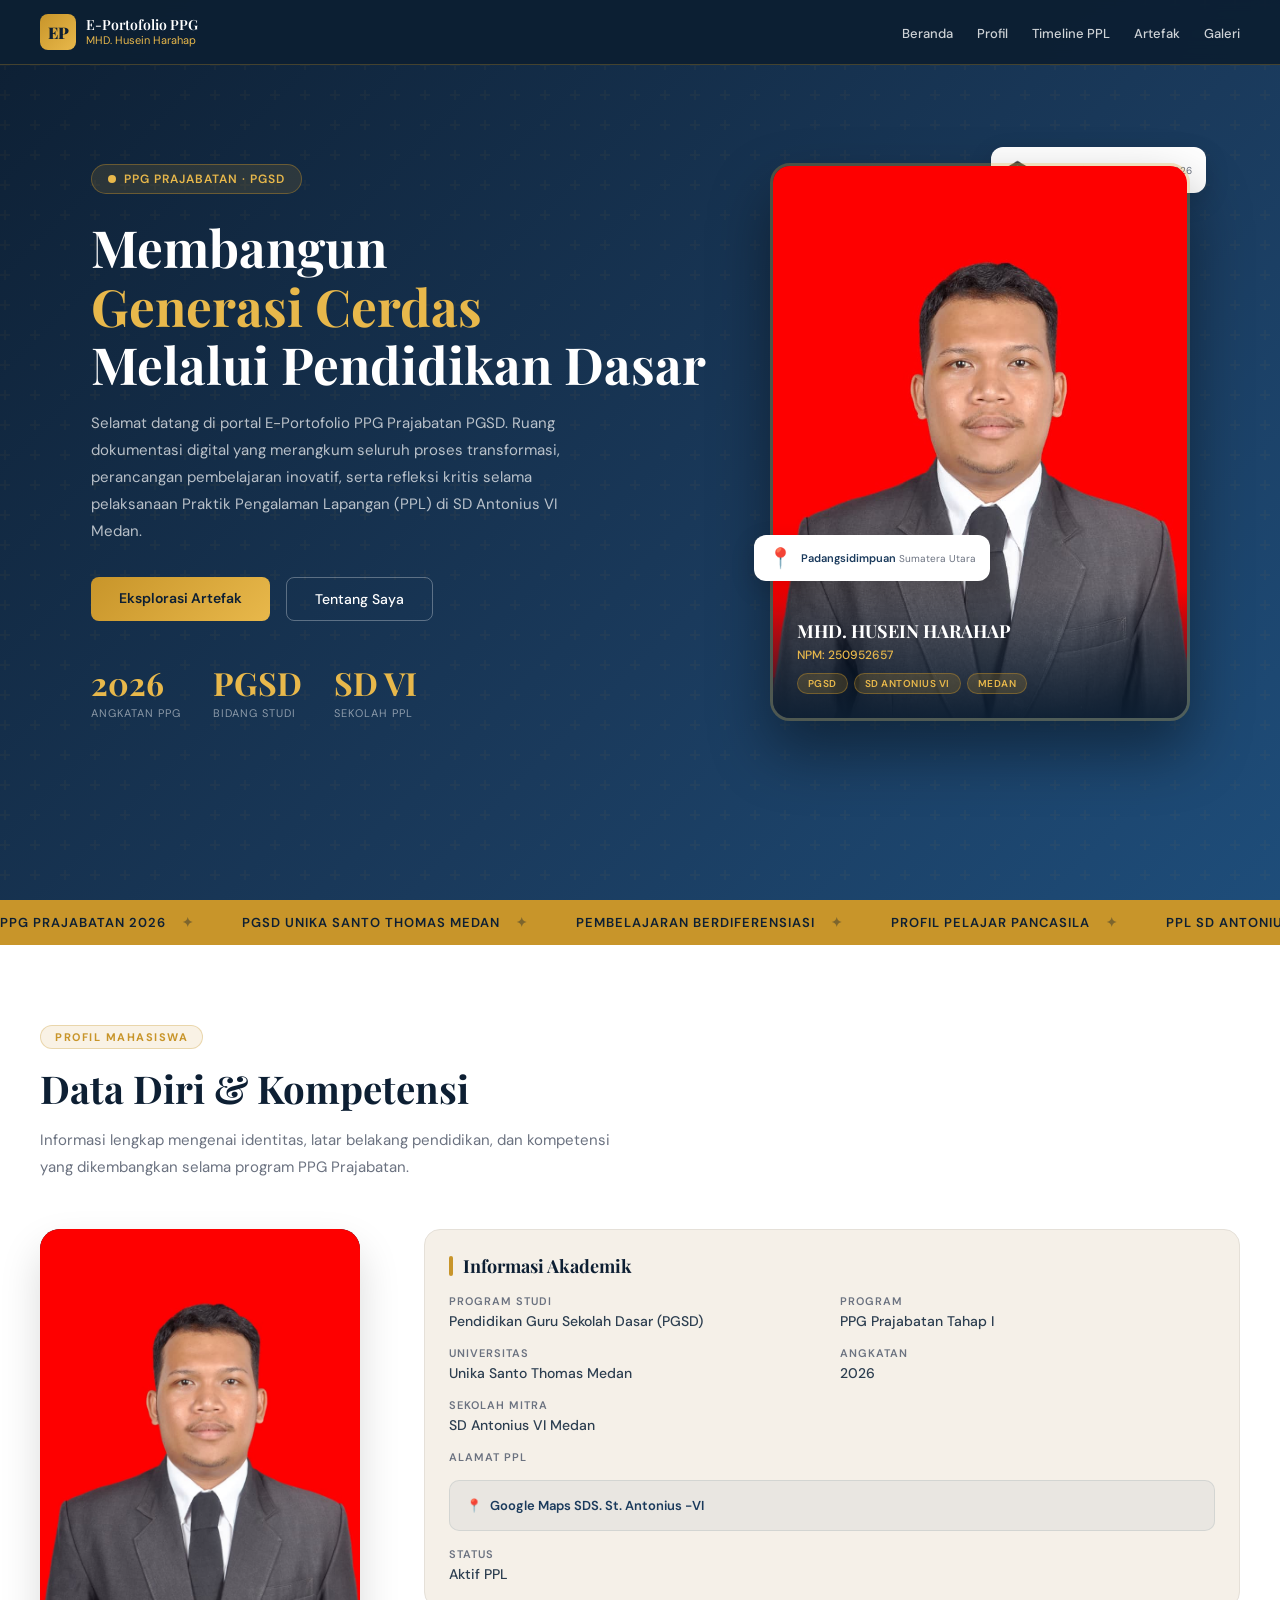
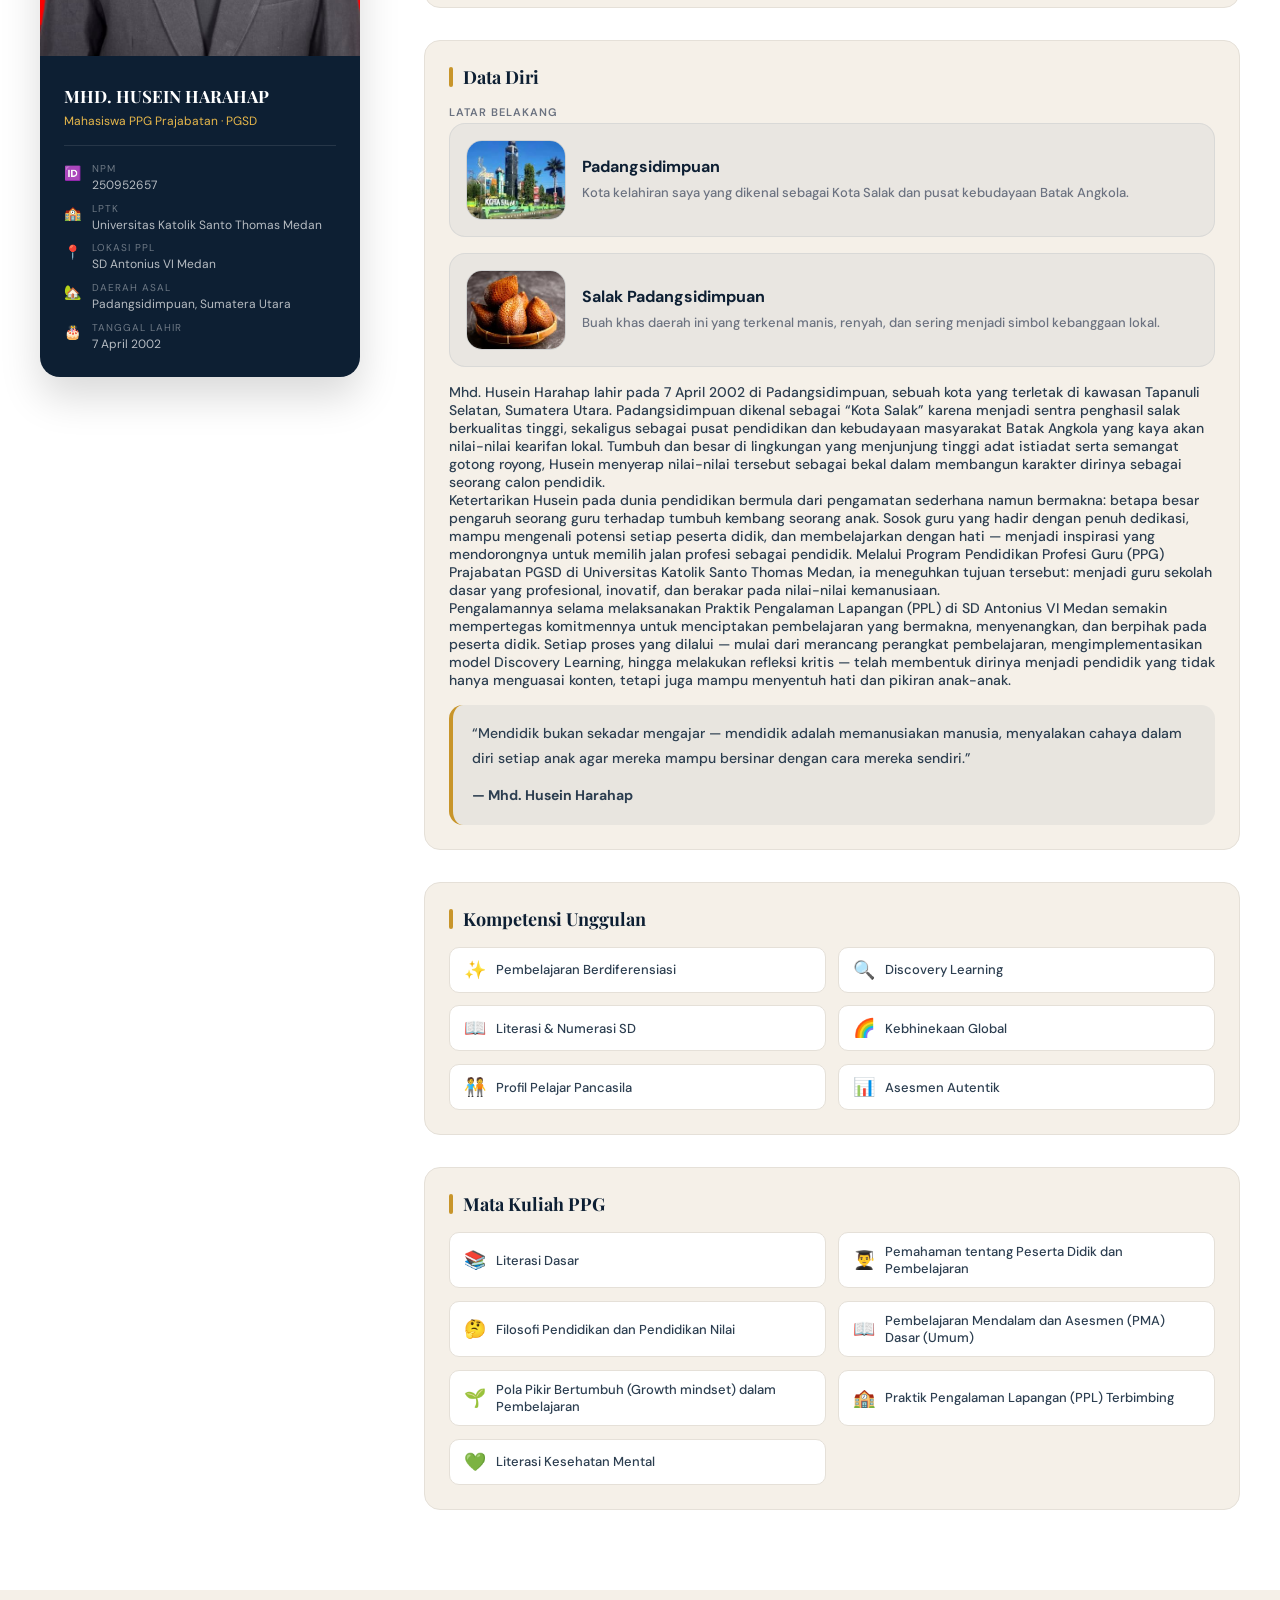
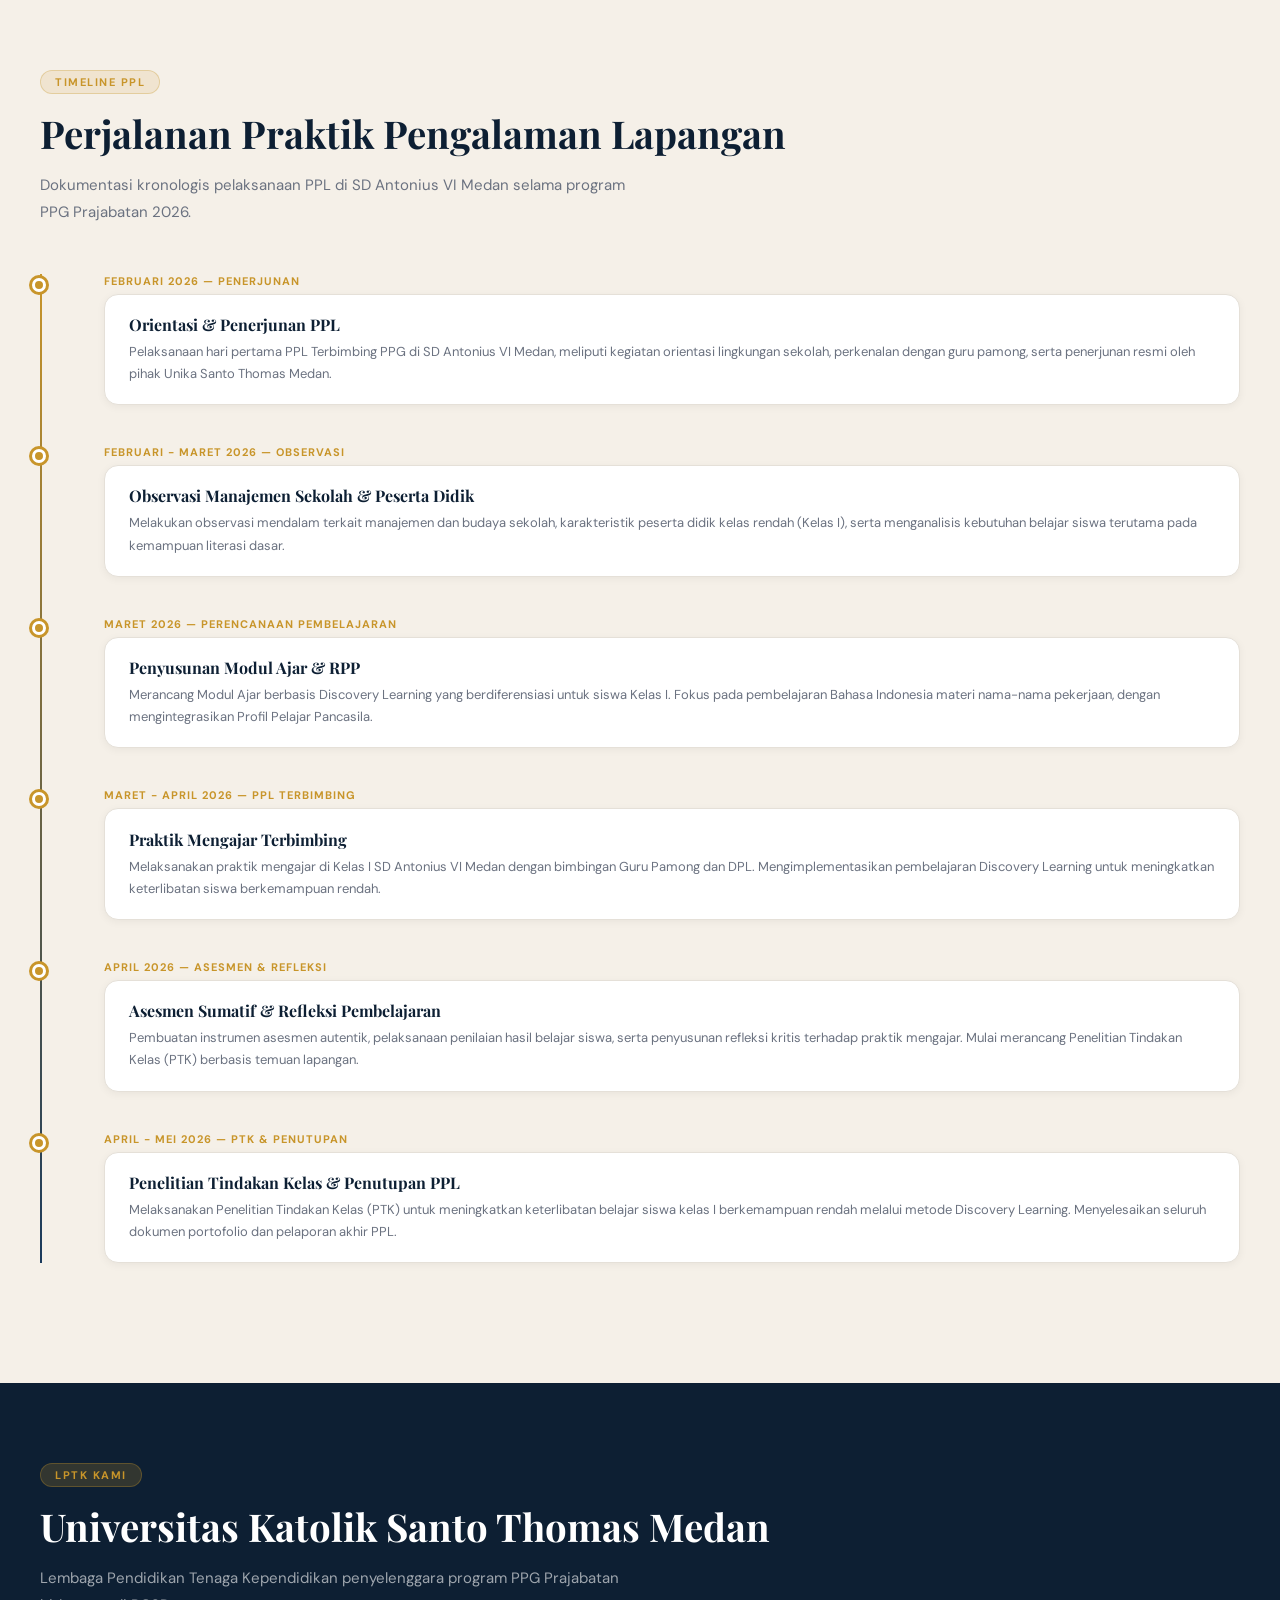
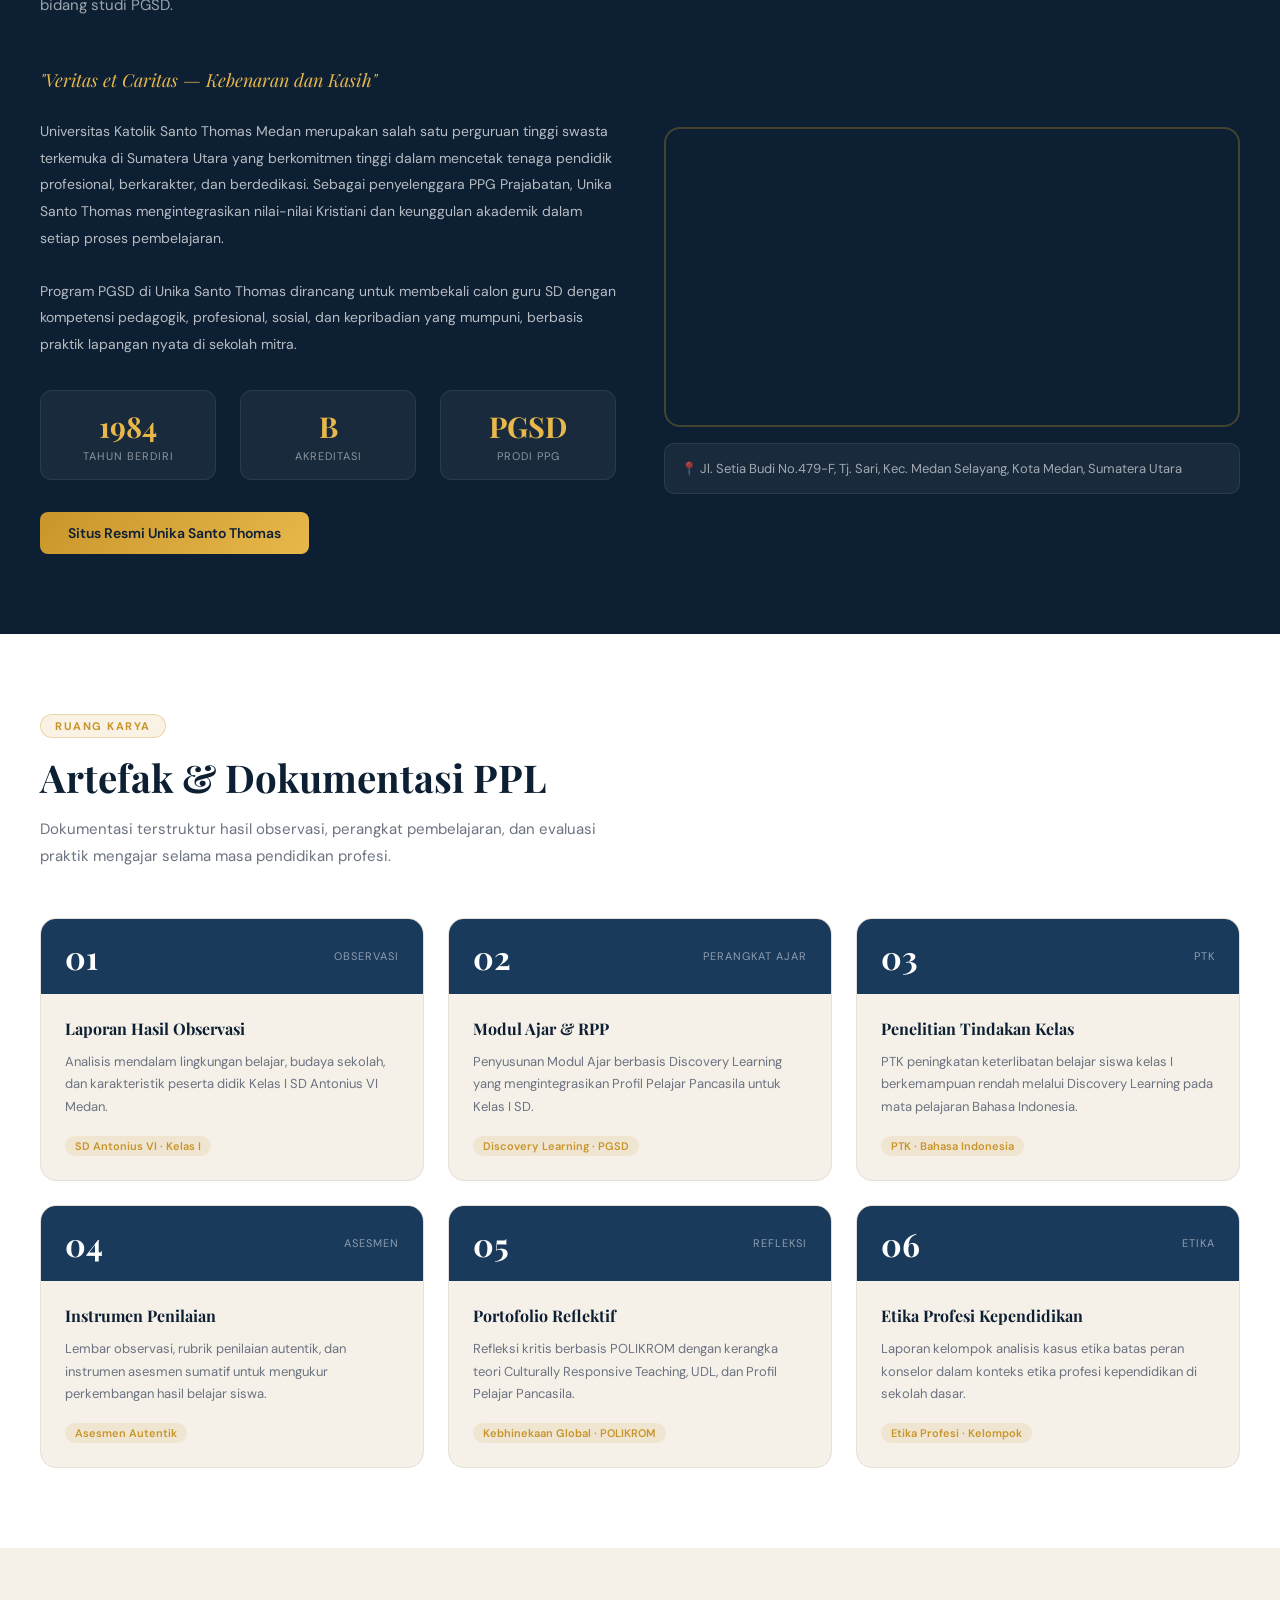
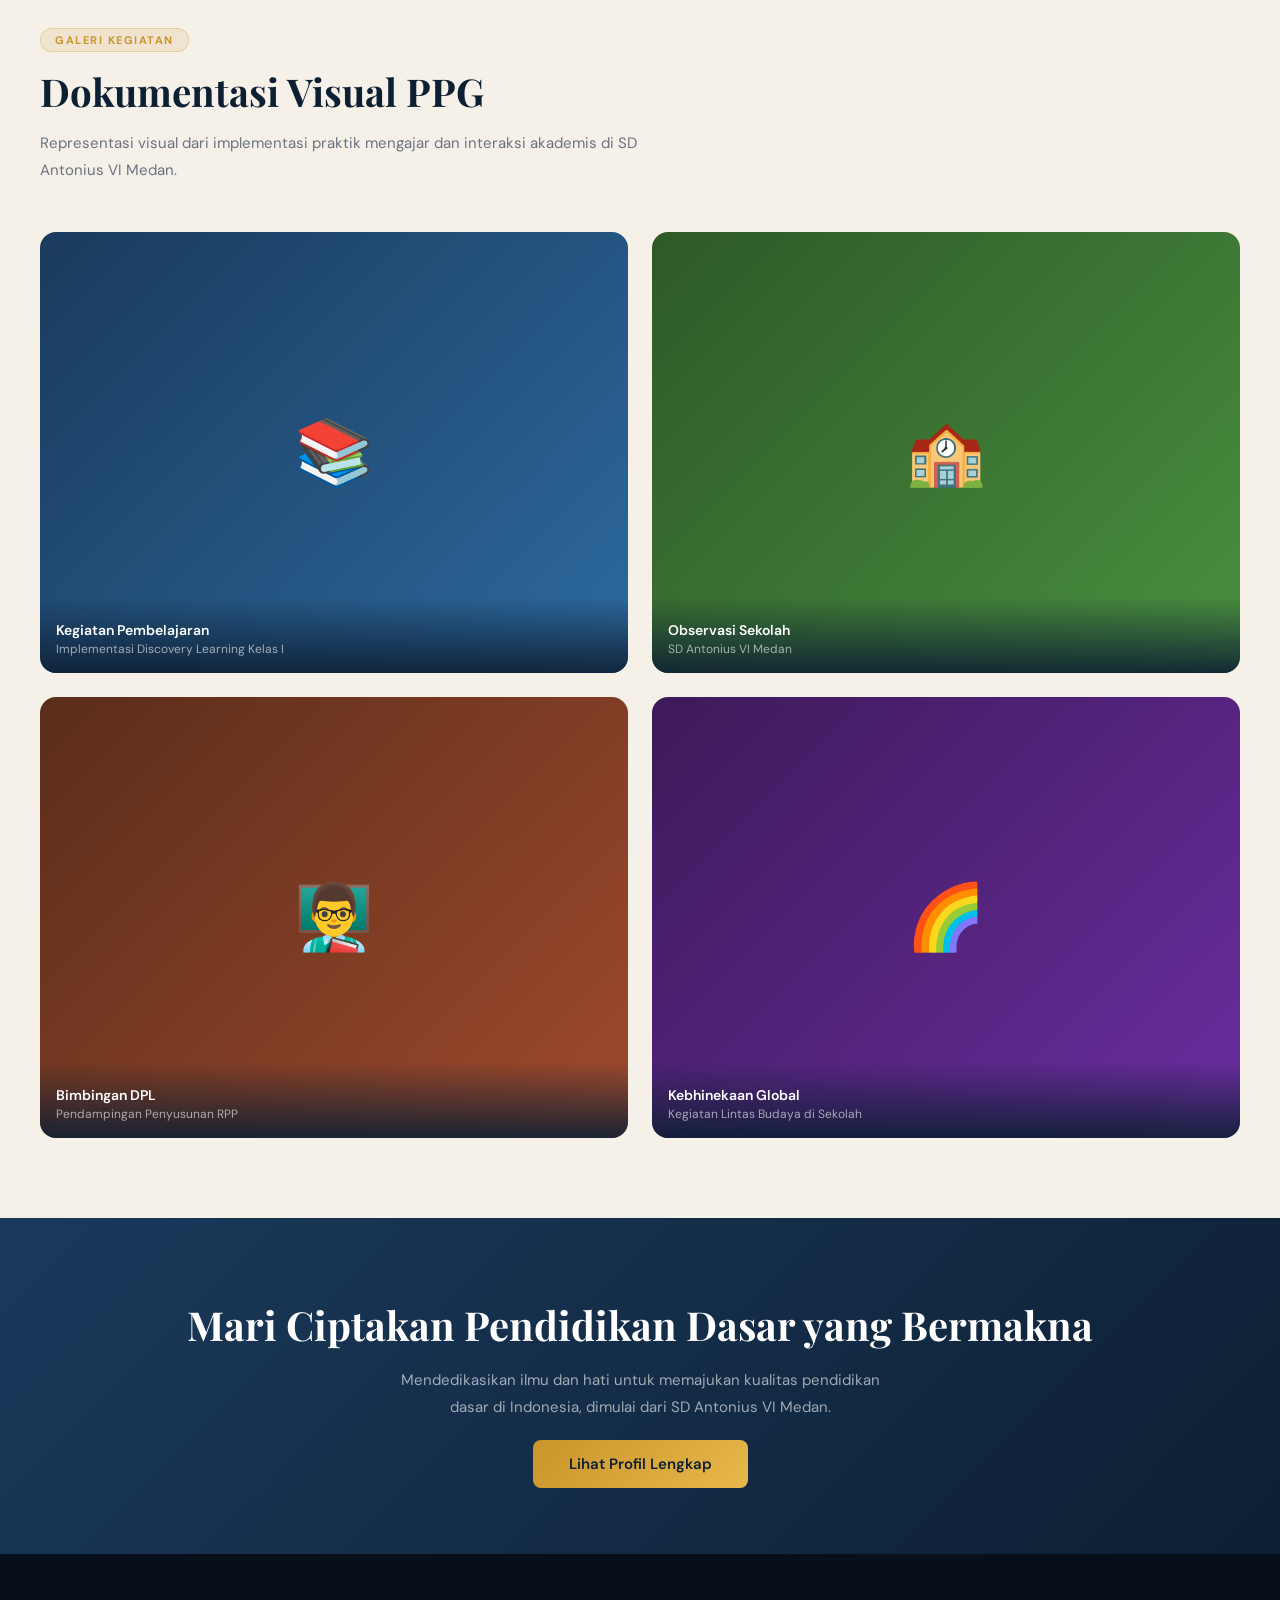
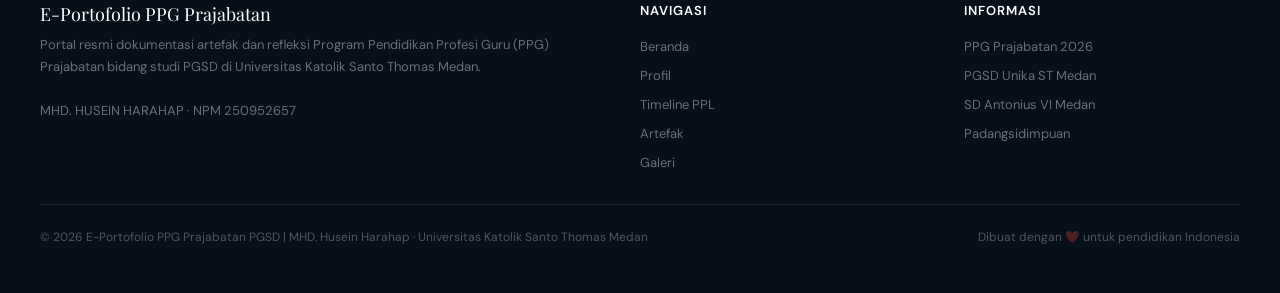
==== index.html @ a8e8dcd3 "update" ====
<!DOCTYPE html>
<html lang="id">
<head>
<meta charset="UTF-8">
<meta name="viewport" content="width=device-width, initial-scale=1.0">
<title>E-Portofolio PPG | MHD. HUSEIN HARAHAP</title>
<link href="https://fonts.googleapis.com/css2?family=Playfair+Display:wght@400;600;700;900&family=DM+Sans:wght@300;400;500;600&display=swap" rel="stylesheet">
<link rel="stylesheet" href="styles.css">
</head>
<body>
<!-- NAVBAR -->
<nav>
  <div class="nav-inner">
    <a href="#" class="nav-brand">
      <div class="nav-logo">EP</div>
      <div class="nav-title">E-Portofolio PPG <span>MHD. Husein Harahap</span></div>
    </a>
    <ul class="nav-links">
      <li><a href="#beranda">Beranda</a></li>
      <li><a href="#profil">Profil</a></li>
      <li><a href="#timeline">Timeline PPL</a></li>
      <li><a href="#artefak">Artefak</a></li>
      <li><a href="#galeri">Galeri</a></li>
    </ul>
  </div>
</nav>

<!-- HERO -->
<section class="hero" id="beranda">
  <div class="hero-container">
    <div class="hero-content">
      <div class="hero-badge">
        <div class="hero-dot"></div>
        <span>PPG Prajabatan · PGSD</span>
      </div>
      <h1>Membangun <em>Generasi Cerdas</em> Melalui Pendidikan Dasar</h1>
      <p class="hero-desc">Selamat datang di portal E-Portofolio PPG Prajabatan PGSD. Ruang dokumentasi digital yang merangkum seluruh proses transformasi, perancangan pembelajaran inovatif, serta refleksi kritis selama pelaksanaan Praktik Pengalaman Lapangan (PPL) di SD Antonius VI Medan.</p>
      <div class="hero-btns">
        <a href="#artefak" class="btn-primary">Eksplorasi Artefak</a>
        <a href="#profil" class="btn-outline">Tentang Saya</a>
      </div>
      <div class="hero-stats">
        <div class="stat">
          <div class="stat-num">2026</div>
          <div class="stat-label">Angkatan PPG</div>
        </div>
        <div class="stat">
          <div class="stat-num">PGSD</div>
          <div class="stat-label">Bidang Studi</div>
        </div>
        <div class="stat">
          <div class="stat-num">SD VI</div>
          <div class="stat-label">Sekolah PPL</div>
        </div>
      </div>
    </div>
    <div class="hero-card">
      <div class="float-badge" style="top:-16px;right:-16px;">
        <span class="float-icon">🎓</span>
        <div class="float-text">PPG Prajabatan <span class="float-sub">Tahap I · 2026</span></div>
      </div>
      <div class="hero-photo-wrap">
        <img src="[data-uri]" alt="MHD. Husein Harahap">
        <div class="hero-photo-overlay">
          <div class="hero-name">MHD. HUSEIN HARAHAP</div>
          <div class="hero-npm">NPM: 250952657</div>
          <div class="hero-tags">
            <span>PGSD</span>
            <span>SD Antonius VI</span>
            <span>Medan</span>
          </div>
        </div>
      </div>
      <div class="float-badge" style="bottom:140px;left:-16px;">
        <span class="float-icon">📍</span>
        <div class="float-text">Padangsidimpuan <span class="float-sub">Sumatera Utara</span></div>
      </div>
    </div>
  </div>
</section>

<!-- MARQUEE -->
<div class="marquee-section">
  <div class="marquee-track">
    <span class="marquee-item">PPG Prajabatan 2026</span>
    <span class="marquee-item">PGSD Unika Santo Thomas Medan</span>
    <span class="marquee-item">Pembelajaran Berdiferensiasi</span>
    <span class="marquee-item">Profil Pelajar Pancasila</span>
    <span class="marquee-item">PPL SD Antonius VI Medan</span>
    <span class="marquee-item">Discovery Learning</span>
    <span class="marquee-item">Literasi & Numerasi</span>
    <span class="marquee-item">PPG Prajabatan 2026</span>
    <span class="marquee-item">PGSD Unika Santo Thomas Medan</span>
    <span class="marquee-item">Pembelajaran Berdiferensiasi</span>
    <span class="marquee-item">Profil Pelajar Pancasila</span>
    <span class="marquee-item">PPL SD Antonius VI Medan</span>
    <span class="marquee-item">Discovery Learning</span>
    <span class="marquee-item">Literasi & Numerasi</span>
  </div>
</div>

<!-- PROFIL -->
<section class="profil-section" id="profil">
  <div class="section-inner">
    <div class="section-header">
      <span class="section-tag">Profil Mahasiswa</span>
      <h2 class="section-title">Data Diri & Kompetensi</h2>
      <p class="section-desc">Informasi lengkap mengenai identitas, latar belakang pendidikan, dan kompetensi yang dikembangkan selama program PPG Prajabatan.</p>
    </div>
    <div class="profil-grid">
      <div class="profil-card">
        <div class="profil-card-img">
          <img src="[data-uri]" alt="MHD. Husein Harahap">
        </div>
        <div class="profil-card-body">
          <div class="profil-card-name">MHD. HUSEIN HARAHAP</div>
          <div class="profil-card-role">Mahasiswa PPG Prajabatan · PGSD</div>
          <div class="profil-card-divider"></div>
          <div class="profil-card-info">
            <div class="info-row">
              <span class="info-icon">🆔</span>
              <div class="info-text"><span class="info-label">NPM</span>250952657</div>
            </div>
            <div class="info-row">
              <span class="info-icon">🏫</span>
              <div class="info-text"><span class="info-label">LPTK</span>Universitas Katolik Santo Thomas Medan</div>
            </div>
            <div class="info-row">
              <span class="info-icon">📍</span>
              <div class="info-text"><span class="info-label">Lokasi PPL</span>SD Antonius VI Medan</div>
            </div>
            <div class="info-row">
              <span class="info-icon">🏡</span>
              <div class="info-text"><span class="info-label">Daerah Asal</span>Padangsidimpuan, Sumatera Utara</div>
            </div>
            <div class="info-row">
              <span class="info-icon">🎂</span>
              <div class="info-text"><span class="info-label">Tanggal Lahir</span>7 April 2002</div>
            </div>
          </div>
        </div>
      </div>
      <div class="profil-details">
        <div class="detail-card">
          <h3>Informasi Akademik</h3>
          <div class="detail-grid">
            <div class="detail-item">
              <label>Program Studi</label>
              <p>Pendidikan Guru Sekolah Dasar (PGSD)</p>
            </div>
            <div class="detail-item">
              <label>Program</label>
              <p>PPG Prajabatan Tahap I</p>
            </div>
            <div class="detail-item">
              <label>Universitas</label>
              <p>Unika Santo Thomas Medan</p>
            </div>
            <div class="detail-item">
              <label>Angkatan</label>
              <p>2026</p>
            </div>
            <div class="detail-item">
              <label>Sekolah Mitra</label>
              <p>SD Antonius VI Medan</p>
            </div>
            <div class="detail-item detail-item--full">
              <label>Alamat PPL</label>
              <div class="profile-address">
                <p>📍 <a href="https://www.google.com/maps/place/SDS.+St.+Antonius+-VI/@3.566903,98.7173491,17z/data=!3m1!4b1!4m6!3m5!1s0x303130e9330fdd1f:0xb8bdb1ba2dc30105!8m2!3d3.566903!4d98.719924!16s%2Fg%2F11b8c5grm2?hl=id-ID&entry=ttu&g_ep=EgoyMDI2MDYwMy4xIKXMDSoASAFQAw%3D%3D" target="_blank" rel="noreferrer noopener">Google Maps SDS. St. Antonius -VI</a></p>
              </div>
            </div>
            <div class="detail-item">
              <label>Status</label>
              <p>Aktif PPL</p>
            </div>
          </div>
        </div>
        <div class="detail-card">
          <h3>Data Diri</h3>
          <div class="detail-grid detail-grid--full">
            <div class="detail-item detail-item--full">
              <label>Latar Belakang</label>
              <div class="birthplace-card">
                <img src="images/download.jpg" alt="Kota Salak Padangsidimpuan" />
                <div class="birthplace-text">
                  <strong>Padangsidimpuan</strong>
                  <p>Kota kelahiran saya yang dikenal sebagai Kota Salak dan pusat kebudayaan Batak Angkola.</p>
                </div>
              </div>
              <div class="fruit-card">
                <img src="images/download (1).jpg" alt="Salak khas Padangsidimpuan" />
                <div class="fruit-text">
                  <strong>Salak Padangsidimpuan</strong>
                  <p>Buah khas daerah ini yang terkenal manis, renyah, dan sering menjadi simbol kebanggaan lokal.</p>
                </div>
              </div>
              <p>Mhd. Husein Harahap lahir pada 7 April 2002 di Padangsidimpuan, sebuah kota yang terletak di kawasan Tapanuli Selatan, Sumatera Utara. Padangsidimpuan dikenal sebagai “Kota Salak” karena menjadi sentra penghasil salak berkualitas tinggi, sekaligus sebagai pusat pendidikan dan kebudayaan masyarakat Batak Angkola yang kaya akan nilai-nilai kearifan lokal. Tumbuh dan besar di lingkungan yang menjunjung tinggi adat istiadat serta semangat gotong royong, Husein menyerap nilai-nilai tersebut sebagai bekal dalam membangun karakter dirinya sebagai seorang calon pendidik.</p>
              <p>Ketertarikan Husein pada dunia pendidikan bermula dari pengamatan sederhana namun bermakna: betapa besar pengaruh seorang guru terhadap tumbuh kembang seorang anak. Sosok guru yang hadir dengan penuh dedikasi, mampu mengenali potensi setiap peserta didik, dan membelajarkan dengan hati — menjadi inspirasi yang mendorongnya untuk memilih jalan profesi sebagai pendidik. Melalui Program Pendidikan Profesi Guru (PPG) Prajabatan PGSD di Universitas Katolik Santo Thomas Medan, ia meneguhkan tujuan tersebut: menjadi guru sekolah dasar yang profesional, inovatif, dan berakar pada nilai-nilai kemanusiaan.</p>
              <p>Pengalamannya selama melaksanakan Praktik Pengalaman Lapangan (PPL) di SD Antonius VI Medan semakin mempertegas komitmennya untuk menciptakan pembelajaran yang bermakna, menyenangkan, dan berpihak pada peserta didik. Setiap proses yang dilalui — mulai dari merancang perangkat pembelajaran, mengimplementasikan model Discovery Learning, hingga melakukan refleksi kritis — telah membentuk dirinya menjadi pendidik yang tidak hanya menguasai konten, tetapi juga mampu menyentuh hati dan pikiran anak-anak.</p>
              <div class="background-quote">
                <p>“Mendidik bukan sekadar mengajar — mendidik adalah memanusiakan manusia, menyalakan cahaya dalam diri setiap anak agar mereka mampu bersinar dengan cara mereka sendiri.”</p>
                <p><strong>— Mhd. Husein Harahap</strong></p>
              </div>
            </div>
          </div>
        </div>
        <div class="detail-card">
          <h3>Kompetensi Unggulan</h3>
          <div class="competency-grid">
            <div class="comp-item"><span class="comp-icon">✨</span><span class="comp-text">Pembelajaran Berdiferensiasi</span></div>
            <div class="comp-item"><span class="comp-icon">🔍</span><span class="comp-text">Discovery Learning</span></div>
            <div class="comp-item"><span class="comp-icon">📖</span><span class="comp-text">Literasi & Numerasi SD</span></div>
            <div class="comp-item"><span class="comp-icon">🌈</span><span class="comp-text">Kebhinekaan Global</span></div>
            <div class="comp-item"><span class="comp-icon">🧑‍🤝‍🧑</span><span class="comp-text">Profil Pelajar Pancasila</span></div>
            <div class="comp-item"><span class="comp-icon">📊</span><span class="comp-text">Asesmen Autentik</span></div>
          </div>
        </div>
        <div class="detail-card">
          <h3>Mata Kuliah PPG</h3>
          <div class="competency-grid">
            <div class="comp-item"><span class="comp-icon">📚</span><span class="comp-text">Literasi Dasar</span></div>
            <div class="comp-item"><span class="comp-icon">👨‍🎓</span><span class="comp-text">Pemahaman tentang Peserta Didik dan Pembelajaran</span></div>
            <div class="comp-item"><span class="comp-icon">🤔</span><span class="comp-text">Filosofi Pendidikan dan Pendidikan Nilai</span></div>
            <div class="comp-item"><span class="comp-icon">📖</span><span class="comp-text">Pembelajaran Mendalam dan Asesmen (PMA) Dasar (Umum)</span></div>
            <div class="comp-item"><span class="comp-icon">🌱</span><span class="comp-text">Pola Pikir Bertumbuh (Growth mindset) dalam Pembelajaran</span></div>
            <div class="comp-item"><span class="comp-icon">🏫</span><span class="comp-text">Praktik Pengalaman Lapangan (PPL) Terbimbing</span></div>
            <div class="comp-item"><span class="comp-icon">💚</span><span class="comp-text">Literasi Kesehatan Mental</span></div>
          </div>
        </div>
      </div>
    </div>
  </div>
</section>

<!-- TIMELINE -->
<section class="timeline-section" id="timeline">
  <div class="section-inner">
    <div class="section-header">
      <span class="section-tag">Timeline PPL</span>
      <h2 class="section-title">Perjalanan Praktik Pengalaman Lapangan</h2>
      <p class="section-desc">Dokumentasi kronologis pelaksanaan PPL di SD Antonius VI Medan selama program PPG Prajabatan 2026.</p>
    </div>
    <div class="timeline">
      <div class="timeline-item">
        <div class="timeline-dot"></div>
        <div class="timeline-date">Februari 2026 — Penerjunan</div>
        <div class="timeline-card">
          <h4>Orientasi & Penerjunan PPL</h4>
          <p>Pelaksanaan hari pertama PPL Terbimbing PPG di SD Antonius VI Medan, meliputi kegiatan orientasi lingkungan sekolah, perkenalan dengan guru pamong, serta penerjunan resmi oleh pihak Unika Santo Thomas Medan.</p>
        </div>
      </div>
      <div class="timeline-item">
        <div class="timeline-dot"></div>
        <div class="timeline-date">Februari - Maret 2026 — Observasi</div>
        <div class="timeline-card">
          <h4>Observasi Manajemen Sekolah & Peserta Didik</h4>
          <p>Melakukan observasi mendalam terkait manajemen dan budaya sekolah, karakteristik peserta didik kelas rendah (Kelas I), serta menganalisis kebutuhan belajar siswa terutama pada kemampuan literasi dasar.</p>
        </div>
      </div>
      <div class="timeline-item">
        <div class="timeline-dot"></div>
        <div class="timeline-date">Maret 2026 — Perencanaan Pembelajaran</div>
        <div class="timeline-card">
          <h4>Penyusunan Modul Ajar & RPP</h4>
          <p>Merancang Modul Ajar berbasis Discovery Learning yang berdiferensiasi untuk siswa Kelas I. Fokus pada pembelajaran Bahasa Indonesia materi nama-nama pekerjaan, dengan mengintegrasikan Profil Pelajar Pancasila.</p>
        </div>
      </div>
      <div class="timeline-item">
        <div class="timeline-dot"></div>
        <div class="timeline-date">Maret - April 2026 — PPL Terbimbing</div>
        <div class="timeline-card">
          <h4>Praktik Mengajar Terbimbing</h4>
          <p>Melaksanakan praktik mengajar di Kelas I SD Antonius VI Medan dengan bimbingan Guru Pamong dan DPL. Mengimplementasikan pembelajaran Discovery Learning untuk meningkatkan keterlibatan siswa berkemampuan rendah.</p>
        </div>
      </div>
      <div class="timeline-item">
        <div class="timeline-dot"></div>
        <div class="timeline-date">April 2026 — Asesmen & Refleksi</div>
        <div class="timeline-card">
          <h4>Asesmen Sumatif & Refleksi Pembelajaran</h4>
          <p>Pembuatan instrumen asesmen autentik, pelaksanaan penilaian hasil belajar siswa, serta penyusunan refleksi kritis terhadap praktik mengajar. Mulai merancang Penelitian Tindakan Kelas (PTK) berbasis temuan lapangan.</p>
        </div>
      </div>
      <div class="timeline-item">
        <div class="timeline-dot"></div>
        <div class="timeline-date">April - Mei 2026 — PTK & Penutupan</div>
        <div class="timeline-card">
          <h4>Penelitian Tindakan Kelas & Penutupan PPL</h4>
          <p>Melaksanakan Penelitian Tindakan Kelas (PTK) untuk meningkatkan keterlibatan belajar siswa kelas I berkemampuan rendah melalui metode Discovery Learning. Menyelesaikan seluruh dokumen portofolio dan pelaporan akhir PPL.</p>
        </div>
      </div>
    </div>
  </div>
</section>

<!-- UNIVERSITAS -->
<section class="univ-section" id="universitas">
  <div class="section-inner">
    <div class="section-header">
      <span class="section-tag">LPTK Kami</span>
      <h2 class="section-title">Universitas Katolik Santo Thomas Medan</h2>
      <p class="section-desc">Lembaga Pendidikan Tenaga Kependidikan penyelenggara program PPG Prajabatan bidang studi PGSD.</p>
    </div>
    <div class="univ-grid">
      <div class="univ-info">
        <div class="univ-quote">"Veritas et Caritas — Kebenaran dan Kasih"</div>
        <div class="univ-text">
          Universitas Katolik Santo Thomas Medan merupakan salah satu perguruan tinggi swasta terkemuka di Sumatera Utara yang berkomitmen tinggi dalam mencetak tenaga pendidik profesional, berkarakter, dan berdedikasi. Sebagai penyelenggara PPG Prajabatan, Unika Santo Thomas mengintegrasikan nilai-nilai Kristiani dan keunggulan akademik dalam setiap proses pembelajaran.<br><br>
          Program PGSD di Unika Santo Thomas dirancang untuk membekali calon guru SD dengan kompetensi pedagogik, profesional, sosial, dan kepribadian yang mumpuni, berbasis praktik lapangan nyata di sekolah mitra.
        </div>
        <div class="univ-stats">
          <div class="univ-stat">
            <div class="univ-stat-num">1984</div>
            <div class="univ-stat-label">Tahun Berdiri</div>
          </div>
          <div class="univ-stat">
            <div class="univ-stat-num">B</div>
            <div class="univ-stat-label">Akreditasi</div>
          </div>
          <div class="univ-stat">
            <div class="univ-stat-num">PGSD</div>
            <div class="univ-stat-label">Prodi PPG</div>
          </div>
        </div>
        <a href="https://www.ust.ac.id" target="_blank" class="btn-primary" style="display:inline-block;text-decoration:none;">Situs Resmi Unika Santo Thomas</a>
      </div>
      <div>
        <div class="univ-map">
          <iframe src="https://maps.google.com/maps?q=Universitas+Katolik+Santo+Thomas+Medan&t=&z=15&ie=UTF8&iwloc=&output=embed" loading="lazy"></iframe>
        </div>
        <div class="univ-address">
          <p>📍 Jl. Setia Budi No.479-F, Tj. Sari, Kec. Medan Selayang, Kota Medan, Sumatera Utara</p>
        </div>
      </div>
    </div>
  </div>
</section>

<!-- ARTEFAK -->
<section class="artefak-section" id="artefak">
  <div class="section-inner">
    <div class="section-header">
      <span class="section-tag">Ruang Karya</span>
      <h2 class="section-title">Artefak & Dokumentasi PPL</h2>
      <p class="section-desc">Dokumentasi terstruktur hasil observasi, perangkat pembelajaran, dan evaluasi praktik mengajar selama masa pendidikan profesi.</p>
    </div>
    <div class="artefak-grid">
      <div class="artefak-card">
        <div class="artefak-num">01 <span>Observasi</span></div>
        <div class="artefak-body">
          <h3>Laporan Hasil Observasi</h3>
          <p>Analisis mendalam lingkungan belajar, budaya sekolah, dan karakteristik peserta didik Kelas I SD Antonius VI Medan.</p>
          <span class="artefak-tag">SD Antonius VI · Kelas I</span>
        </div>
      </div>
      <div class="artefak-card">
        <div class="artefak-num">02 <span>Perangkat Ajar</span></div>
        <div class="artefak-body">
          <h3>Modul Ajar & RPP</h3>
          <p>Penyusunan Modul Ajar berbasis Discovery Learning yang mengintegrasikan Profil Pelajar Pancasila untuk Kelas I SD.</p>
          <span class="artefak-tag">Discovery Learning · PGSD</span>
        </div>
      </div>
      <div class="artefak-card">
        <div class="artefak-num">03 <span>PTK</span></div>
        <div class="artefak-body">
          <h3>Penelitian Tindakan Kelas</h3>
          <p>PTK peningkatan keterlibatan belajar siswa kelas I berkemampuan rendah melalui Discovery Learning pada mata pelajaran Bahasa Indonesia.</p>
          <span class="artefak-tag">PTK · Bahasa Indonesia</span>
        </div>
      </div>
      <div class="artefak-card">
        <div class="artefak-num">04 <span>Asesmen</span></div>
        <div class="artefak-body">
          <h3>Instrumen Penilaian</h3>
          <p>Lembar observasi, rubrik penilaian autentik, dan instrumen asesmen sumatif untuk mengukur perkembangan hasil belajar siswa.</p>
          <span class="artefak-tag">Asesmen Autentik</span>
        </div>
      </div>
      <div class="artefak-card">
        <div class="artefak-num">05 <span>Refleksi</span></div>
        <div class="artefak-body">
          <h3>Portofolio Reflektif</h3>
          <p>Refleksi kritis berbasis POLIKROM dengan kerangka teori Culturally Responsive Teaching, UDL, dan Profil Pelajar Pancasila.</p>
          <span class="artefak-tag">Kebhinekaan Global · POLIKROM</span>
        </div>
      </div>
      <div class="artefak-card">
        <div class="artefak-num">06 <span>Etika</span></div>
        <div class="artefak-body">
          <h3>Etika Profesi Kependidikan</h3>
          <p>Laporan kelompok analisis kasus etika batas peran konselor dalam konteks etika profesi kependidikan di sekolah dasar.</p>
          <span class="artefak-tag">Etika Profesi · Kelompok</span>
        </div>
      </div>
    </div>
  </div>
</section>

<!-- GALERI -->
<section class="galeri-section" id="galeri">
  <div class="section-inner">
    <div class="section-header">
      <span class="section-tag">Galeri Kegiatan</span>
      <h2 class="section-title">Dokumentasi Visual PPG</h2>
      <p class="section-desc">Representasi visual dari implementasi praktik mengajar dan interaksi akademis di SD Antonius VI Medan.</p>
    </div>
    <div class="galeri-grid">
      <div class="galeri-item galeri-colors">
        <span class="galeri-emoji">📚</span>
        <div class="galeri-overlay">
          <div class="galeri-label">Kegiatan Pembelajaran</div>
          <div class="galeri-sublabel">Implementasi Discovery Learning Kelas I</div>
        </div>
      </div>
      <div class="galeri-item galeri-colors2">
        <span class="galeri-emoji">🏫</span>
        <div class="galeri-overlay">
          <div class="galeri-label">Observasi Sekolah</div>
          <div class="galeri-sublabel">SD Antonius VI Medan</div>
        </div>
      </div>
      <div class="galeri-item galeri-colors3">
        <span class="galeri-emoji">👨‍🏫</span>
        <div class="galeri-overlay">
          <div class="galeri-label">Bimbingan DPL</div>
          <div class="galeri-sublabel">Pendampingan Penyusunan RPP</div>
        </div>
      </div>
      <div class="galeri-item galeri-colors4">
        <span class="galeri-emoji">🌈</span>
        <div class="galeri-overlay">
          <div class="galeri-label">Kebhinekaan Global</div>
          <div class="galeri-sublabel">Kegiatan Lintas Budaya di Sekolah</div>
        </div>
      </div>
    </div>
  </div>
</section>

<!-- CTA -->
<section class="cta-section">
  <div class="section-inner">
    <h2>Mari Ciptakan Pendidikan Dasar yang Bermakna</h2>
    <p>Mendedikasikan ilmu dan hati untuk memajukan kualitas pendidikan dasar di Indonesia, dimulai dari SD Antonius VI Medan.</p>
    <a href="#profil" class="btn-primary">Lihat Profil Lengkap</a>
  </div>
</section>

<!-- FOOTER -->
<footer>
  <div class="footer-inner">
    <div class="footer-top">
      <div>
        <div class="footer-brand-name">E-Portofolio PPG Prajabatan</div>
        <div class="footer-brand-desc">Portal resmi dokumentasi artefak dan refleksi Program Pendidikan Profesi Guru (PPG) Prajabatan bidang studi PGSD di Universitas Katolik Santo Thomas Medan.<br><br>MHD. HUSEIN HARAHAP · NPM 250952657</div>
      </div>
      <div class="footer-col">
        <h4>Navigasi</h4>
        <ul>
          <li><a href="#beranda">Beranda</a></li>
          <li><a href="#profil">Profil</a></li>
          <li><a href="#timeline">Timeline PPL</a></li>
          <li><a href="#artefak">Artefak</a></li>
          <li><a href="#galeri">Galeri</a></li>
        </ul>
      </div>
      <div class="footer-col">
        <h4>Informasi</h4>
        <ul>
          <li><a href="#">PPG Prajabatan 2026</a></li>
          <li><a href="#">PGSD Unika ST Medan</a></li>
          <li><a href="#">SD Antonius VI Medan</a></li>
          <li><a href="#">Padangsidimpuan</a></li>
        </ul>
      </div>
    </div>
    <div class="footer-bottom">
      <p>© 2026 E-Portofolio PPG Prajabatan PGSD | MHD. Husein Harahap · Universitas Katolik Santo Thomas Medan</p>
      <p>Dibuat dengan ❤️ untuk pendidikan Indonesia</p>
    </div>
  </div>
</footer>

</body>
</html>
---- styles.css ----
:root {
  --primary: #1a3a5c;
  --accent: #c8952a;
  --accent2: #e8b84b;
  --light: #f5f0e8;
  --dark: #0d1f33;
  --text: #2c3e50;
  --white: #ffffff;
  --gray: #6b7280;
  --card-bg: #ffffff;
  --border: #e5e0d8;
}

* { margin: 0; padding: 0; box-sizing: border-box; }
html { scroll-behavior: smooth; }
body { font-family: 'DM Sans', sans-serif; color: var(--text); background: var(--light); overflow-x: hidden; }

/* ===== NAVBAR ===== */
nav {
  position: fixed; top: 0; left: 0; right: 0; z-index: 1000;
  background: rgba(13,31,51,0.97); backdrop-filter: blur(12px);
  padding: 0 2rem; border-bottom: 1px solid rgba(200,149,42,0.3);
}
.nav-inner { max-width: 1200px; margin: 0 auto; display: flex; align-items: center; justify-content: space-between; height: 64px; }
.nav-brand { display: flex; align-items: center; gap: 10px; text-decoration: none; }
.nav-logo { width: 36px; height: 36px; background: linear-gradient(135deg, var(--accent), var(--accent2)); border-radius: 8px; display: flex; align-items: center; justify-content: center; font-family: 'Playfair Display', serif; font-weight: 900; color: var(--dark); font-size: 16px; }
.nav-title { font-family: 'Playfair Display', serif; color: var(--white); font-size: 14px; font-weight: 600; line-height: 1.2; }
.nav-title span { color: var(--accent2); display: block; font-size: 11px; font-weight: 400; font-family: 'DM Sans', sans-serif; }
.nav-links { display: flex; gap: 1.5rem; list-style: none; }
.nav-links a { color: rgba(255,255,255,0.8); text-decoration: none; font-size: 13px; font-weight: 500; transition: color 0.2s; }
.nav-links a:hover { color: var(--accent2); }

/* ===== HERO ===== */
.hero {
  min-height: 100vh; padding-top: 64px;
  background: linear-gradient(135deg, var(--dark) 0%, var(--primary) 60%, #1e4d7a 100%);
  position: relative; overflow: hidden;
  display: flex; align-items: center;
}
.hero::before {
  content: ''; position: absolute; inset: 0;
  background: url("data:image/svg+xml,%3Csvg width='60' height='60' viewBox='0 0 60 60' xmlns='http://www.w3.org/2000/svg'%3E%3Cg fill='none' fill-rule='evenodd'%3E%3Cg fill='%23c8952a' fill-opacity='0.05'%3E%3Cpath d='M36 34v-4h-2v4h-4v2h4v4h2v-4h4v-2h-4zm0-30V0h-2v4h-4v2h4v4h2V6h4V4h-4zM6 34v-4H4v4H0v2h4v4h2v-4h4v-2H6zM6 4V0H4v4H0v2h4v4h2V6h4V4H6z'/%3E%3C/g%3E%3C/g%3E%3C/svg%3E");
}
.hero-container { max-width: 1200px; margin: 0 auto; padding: 4rem 2rem; display: grid; grid-template-columns: 1fr 420px; gap: 4rem; align-items: center; position: relative; z-index: 1; }
.hero-badge { display: inline-flex; align-items: center; gap: 8px; background: rgba(200,149,42,0.15); border: 1px solid rgba(200,149,42,0.4); border-radius: 100px; padding: 6px 16px; margin-bottom: 1.5rem; }
.hero-badge span { font-size: 12px; color: var(--accent2); font-weight: 600; letter-spacing: 1px; text-transform: uppercase; }
.hero-dot { width: 8px; height: 8px; background: var(--accent2); border-radius: 50%; animation: pulse 2s infinite; }
@keyframes pulse { 0%,100%{opacity:1;transform:scale(1)} 50%{opacity:0.5;transform:scale(1.3)} }

.hero h1 { font-family: 'Playfair Display', serif; font-size: clamp(2rem, 4vw, 3.5rem); color: var(--white); line-height: 1.15; margin-bottom: 1rem; font-weight: 700; }
.hero h1 em { color: var(--accent2); font-style: normal; display: block; }
.hero-desc { color: rgba(255,255,255,0.7); font-size: 15px; line-height: 1.8; margin-bottom: 2rem; max-width: 520px; }
.hero-btns { display: flex; gap: 1rem; flex-wrap: wrap; }
.btn-primary { background: linear-gradient(135deg, var(--accent), var(--accent2)); color: var(--dark); padding: 12px 28px; border-radius: 8px; text-decoration: none; font-weight: 600; font-size: 14px; transition: transform 0.2s, box-shadow 0.2s; }
.btn-primary:hover { transform: translateY(-2px); box-shadow: 0 8px 24px rgba(200,149,42,0.4); }
.btn-outline { border: 1px solid rgba(255,255,255,0.3); color: var(--white); padding: 12px 28px; border-radius: 8px; text-decoration: none; font-weight: 500; font-size: 14px; transition: all 0.2s; }
.btn-outline:hover { background: rgba(255,255,255,0.1); border-color: rgba(255,255,255,0.5); }

/* HERO STATS */
.hero-stats { display: flex; gap: 2rem; margin-top: 2.5rem; }
.stat { text-align: left; }
.stat-num { font-family: 'Playfair Display', serif; font-size: 2rem; font-weight: 700; color: var(--accent2); }
.stat-label { font-size: 11px; color: rgba(255,255,255,0.5); text-transform: uppercase; letter-spacing: 1px; margin-top: 2px; }

/* HERO CARD */
.hero-card { position: relative; }
.hero-photo-wrap {
  position: relative; border-radius: 20px; overflow: hidden;
  box-shadow: 0 30px 60px rgba(0,0,0,0.4);
  border: 3px solid rgba(200,149,42,0.3);
}
.hero-photo-wrap img { width: 100%; display: block; aspect-ratio: 3/4; object-fit: cover; object-position: top; }
.hero-photo-overlay {
  position: absolute; bottom: 0; left: 0; right: 0;
  background: linear-gradient(transparent, rgba(13,31,51,0.95));
  padding: 2rem 1.5rem 1.5rem;
}
.hero-name { font-family: 'Playfair Display', serif; color: var(--white); font-size: 18px; font-weight: 700; }
.hero-npm { color: var(--accent2); font-size: 12px; margin-top: 4px; font-weight: 500; }
.hero-tags { display: flex; flex-wrap: wrap; gap: 6px; margin-top: 10px; }
.hero-tags span { background: rgba(200,149,42,0.2); border: 1px solid rgba(200,149,42,0.4); color: var(--accent2); font-size: 10px; padding: 3px 10px; border-radius: 100px; font-weight: 600; text-transform: uppercase; letter-spacing: 0.5px; }

/* FLOATING BADGES */
.float-badge {
  position: absolute; background: var(--white); border-radius: 12px;
  padding: 10px 14px; box-shadow: 0 8px 24px rgba(0,0,0,0.15);
  display: flex; align-items: center; gap: 8px;
  animation: float 3s ease-in-out infinite;
}
.float-badge:nth-child(2) { top: -16px; right: -16px; animation-delay: 0.5s; }
.float-badge:nth-child(3) { bottom: 140px; left: -16px; animation-delay: 1s; }
@keyframes float { 0%,100%{transform:translateY(0)} 50%{transform:translateY(-8px)} }
.float-icon { font-size: 20px; }
.float-text { font-size: 11px; font-weight: 600; color: var(--primary); line-height: 1.3; }
.float-sub { font-size: 10px; color: var(--gray); font-weight: 400; }

/* ===== MARQUEE ===== */
.marquee-section { background: var(--accent); padding: 14px 0; overflow: hidden; }
.marquee-track { display: flex; gap: 3rem; animation: marquee 20s linear infinite; white-space: nowrap; }
@keyframes marquee { from{transform:translateX(0)} to{transform:translateX(-50%)} }
.marquee-item { font-size: 13px; font-weight: 600; color: var(--dark); letter-spacing: 1px; text-transform: uppercase; display: flex; align-items: center; gap: 1rem; }
.marquee-item::after { content:'✦'; color: rgba(13,31,51,0.4); }

/* ===== SECTION COMMONS ===== */
section { padding: 5rem 2rem; }
.section-inner { max-width: 1200px; margin: 0 auto; }
.section-tag { display: inline-block; background: rgba(200,149,42,0.12); color: var(--accent); border: 1px solid rgba(200,149,42,0.3); padding: 4px 14px; border-radius: 100px; font-size: 11px; font-weight: 700; text-transform: uppercase; letter-spacing: 1.5px; margin-bottom: 1rem; }
.section-title { font-family: 'Playfair Display', serif; font-size: clamp(1.8rem, 3vw, 2.8rem); color: var(--dark); margin-bottom: 1rem; line-height: 1.2; }
.section-desc { color: var(--gray); font-size: 15px; line-height: 1.8; max-width: 600px; }
.section-header { margin-bottom: 3rem; }

/* ===== PROFIL SECTION ===== */
.profil-section { background: var(--white); }
.profil-grid { display: grid; grid-template-columns: 320px 1fr; gap: 4rem; align-items: start; }
.profil-card { background: var(--dark); border-radius: 20px; overflow: hidden; box-shadow: 0 20px 40px rgba(0,0,0,0.15); }
.profil-card-img img { width: 100%; aspect-ratio: 3/4; object-fit: cover; object-position: top; }
.profil-card-body { padding: 1.5rem; }
.profil-card-name { font-family: 'Playfair Display', serif; color: var(--white); font-size: 17px; font-weight: 700; }
.profil-card-role { color: var(--accent2); font-size: 12px; margin-top: 6px; }
.profil-card-divider { height: 1px; background: rgba(255,255,255,0.1); margin: 1rem 0; }
.profil-card-info { display: flex; flex-direction: column; gap: 8px; }
.info-row { display: flex; align-items: flex-start; gap: 8px; }
.info-icon { font-size: 14px; margin-top: 2px; min-width: 20px; }
.info-text { font-size: 12px; color: rgba(255,255,255,0.7); line-height: 1.4; }
.info-label { color: rgba(255,255,255,0.4); font-size: 10px; text-transform: uppercase; letter-spacing: 1px; display: block; margin-bottom: 1px; }

.profil-details { display: flex; flex-direction: column; gap: 2rem; }
.detail-card { background: var(--light); border-radius: 16px; padding: 1.5rem; border: 1px solid var(--border); }
.detail-card h3 { font-family: 'Playfair Display', serif; color: var(--dark); font-size: 18px; margin-bottom: 1rem; display: flex; align-items: center; gap: 10px; }
.detail-card h3::before { content:''; width: 4px; height: 20px; background: var(--accent); border-radius: 4px; display: block; }
.detail-grid { display: grid; grid-template-columns: repeat(2, 1fr); gap: 1rem; }
.detail-item label { font-size: 11px; color: var(--gray); text-transform: uppercase; letter-spacing: 1px; font-weight: 600; display: block; margin-bottom: 4px; }
.detail-item p { font-size: 14px; color: var(--text); font-weight: 500; }

.competency-grid { display: grid; grid-template-columns: repeat(2, 1fr); gap: 0.8rem; }
.comp-item { display: flex; align-items: center; gap: 10px; background: var(--white); border-radius: 10px; padding: 10px 14px; border: 1px solid var(--border); }
.comp-icon { font-size: 18px; }
.comp-text { font-size: 13px; font-weight: 500; color: var(--text); }

/* ===== TIMELINE ===== */
.timeline-section { background: var(--light); }
.timeline { position: relative; padding-left: 2rem; }
.timeline::before { content:''; position: absolute; left: 0; top: 0; bottom: 0; width: 2px; background: linear-gradient(to bottom, var(--accent), var(--primary)); }
.timeline-item { position: relative; margin-bottom: 2.5rem; padding-left: 2rem; }
.timeline-dot { position: absolute; left: -2.5rem; top: 4px; width: 14px; height: 14px; background: var(--accent); border-radius: 50%; border: 3px solid var(--white); box-shadow: 0 0 0 3px var(--accent); }
.timeline-date { font-size: 11px; font-weight: 700; color: var(--accent); text-transform: uppercase; letter-spacing: 1px; margin-bottom: 6px; }
.timeline-card { background: var(--white); border-radius: 14px; padding: 1.2rem 1.5rem; border: 1px solid var(--border); box-shadow: 0 2px 8px rgba(0,0,0,0.05); }
.timeline-card h4 { font-family: 'Playfair Display', serif; color: var(--dark); font-size: 16px; margin-bottom: 6px; }
.timeline-card p { font-size: 13px; color: var(--gray); line-height: 1.7; }

/* ===== UNIVERSITAS ===== */
.univ-section { background: var(--dark); }
.univ-section .section-title { color: var(--white); }
.univ-section .section-desc { color: rgba(255,255,255,0.6); }
.univ-section .section-tag { background: rgba(200,149,42,0.2); }
.univ-grid { display: grid; grid-template-columns: 1fr 1fr; gap: 3rem; align-items: center; }
.univ-info { }
.univ-quote { font-family: 'Playfair Display', serif; font-style: italic; font-size: 18px; color: var(--accent2); margin-bottom: 1.5rem; line-height: 1.5; }
.univ-text { color: rgba(255,255,255,0.7); font-size: 14px; line-height: 1.9; margin-bottom: 2rem; }
.univ-stats { display: grid; grid-template-columns: repeat(3, 1fr); gap: 1.5rem; margin-bottom: 2rem; }
.univ-stat { text-align: center; background: rgba(255,255,255,0.05); border-radius: 12px; padding: 1rem; border: 1px solid rgba(255,255,255,0.08); }
.univ-stat-num { font-family: 'Playfair Display', serif; font-size: 1.8rem; color: var(--accent2); font-weight: 700; }
.univ-stat-label { font-size: 11px; color: rgba(255,255,255,0.5); margin-top: 4px; text-transform: uppercase; letter-spacing: 1px; }
.univ-map { border-radius: 16px; overflow: hidden; border: 2px solid rgba(200,149,42,0.3); height: 300px; }
.univ-map iframe { width: 100%; height: 100%; border: none; }
.univ-address { background: rgba(255,255,255,0.05); border-radius: 10px; padding: 1rem; margin-top: 1rem; border: 1px solid rgba(255,255,255,0.08); }
.univ-address p { font-size: 13px; color: rgba(255,255,255,0.6); display: flex; align-items: flex-start; gap: 8px; }
.profile-address { background: rgba(26,58,92,0.05); border-radius: 10px; padding: 1rem; margin-top: 1rem; border: 1px solid rgba(26,58,92,0.1); }
.profile-address p { font-size: 13px; color: var(--text); display: flex; align-items: flex-start; gap: 8px; margin: 0; }
.profile-address a { color: var(--primary); text-decoration: none; font-weight: 600; }
.profile-address a:hover { text-decoration: underline; }

/* ===== ARTEFAK ===== */
.artefak-section { background: var(--white); }
.artefak-grid { display: grid; grid-template-columns: repeat(3, 1fr); gap: 1.5rem; }
.artefak-card { background: var(--light); border-radius: 16px; overflow: hidden; border: 1px solid var(--border); transition: transform 0.2s, box-shadow 0.2s; }
.artefak-card:hover { transform: translateY(-4px); box-shadow: 0 16px 40px rgba(0,0,0,0.1); }
.artefak-num { background: var(--primary); color: var(--white); font-family: 'Playfair Display', serif; font-size: 2rem; font-weight: 700; padding: 1rem 1.5rem; display: flex; justify-content: space-between; align-items: center; }
.artefak-num span { font-size: 11px; font-family: 'DM Sans', sans-serif; color: rgba(255,255,255,0.5); font-weight: 400; text-transform: uppercase; letter-spacing: 1px; }
.artefak-body { padding: 1.5rem; }
.artefak-body h3 { font-family: 'Playfair Display', serif; color: var(--dark); font-size: 16px; margin-bottom: 0.8rem; }
.artefak-body p { font-size: 13px; color: var(--gray); line-height: 1.7; margin-bottom: 1rem; }
.artefak-tag { background: rgba(200,149,42,0.12); color: var(--accent); font-size: 11px; padding: 3px 10px; border-radius: 100px; font-weight: 600; display: inline-block; }

/* ===== GALERI ===== */
.galeri-section { background: var(--light); }
.galeri-grid { display: grid; grid-template-columns: repeat(2, 1fr); gap: 1.5rem; }
.galeri-item { border-radius: 16px; overflow: hidden; position: relative; aspect-ratio: 4/3; background: var(--primary); display: flex; align-items: center; justify-content: center; }
.galeri-item .galeri-emoji { font-size: 4rem; }
.galeri-overlay { position: absolute; bottom: 0; left: 0; right: 0; background: linear-gradient(transparent, rgba(13,31,51,0.9)); padding: 1.5rem 1rem 1rem; }
.galeri-label { color: var(--white); font-weight: 600; font-size: 14px; }
.galeri-sublabel { color: rgba(255,255,255,0.6); font-size: 12px; margin-top: 2px; }
.galeri-colors { background: linear-gradient(135deg, #1a3a5c, #2d6a9f); }
.galeri-colors2 { background: linear-gradient(135deg, #2d5a27, #4a8f3f); }
.galeri-colors3 { background: linear-gradient(135deg, #5a2d1a, #9f4a2d); }
.galeri-colors4 { background: linear-gradient(135deg, #3d1a5a, #6a2d9f); }

/* ===== CTA ===== */
.cta-section { background: linear-gradient(135deg, var(--primary), var(--dark)); text-align: center; }
.cta-section h2 { font-family: 'Playfair Display', serif; color: var(--white); font-size: 2.5rem; margin-bottom: 1rem; }
.cta-section p { color: rgba(255,255,255,0.6); font-size: 15px; max-width: 500px; margin: 0 auto 2rem; line-height: 1.8; }
.cta-section .btn-primary { font-size: 15px; padding: 14px 36px; }

/* ===== FOOTER ===== */
footer { background: #060f1a; color: rgba(255,255,255,0.6); padding: 3rem 2rem; }
.footer-inner { max-width: 1200px; margin: 0 auto; }
.footer-top { display: grid; grid-template-columns: 2fr 1fr 1fr; gap: 3rem; margin-bottom: 2rem; }
.footer-brand-name { font-family: 'Playfair Display', serif; color: var(--white); font-size: 18px; margin-bottom: 0.5rem; }
.footer-brand-desc { font-size: 13px; line-height: 1.7; color: rgba(255,255,255,0.4); }
.footer-col h4 { color: var(--white); font-size: 13px; font-weight: 600; text-transform: uppercase; letter-spacing: 1px; margin-bottom: 1rem; }
.footer-col ul { list-style: none; display: flex; flex-direction: column; gap: 8px; }
.footer-col ul li a { color: rgba(255,255,255,0.4); text-decoration: none; font-size: 13px; transition: color 0.2s; }
.footer-col ul li a:hover { color: var(--accent2); }
.footer-bottom { border-top: 1px solid rgba(255,255,255,0.08); padding-top: 1.5rem; display: flex; justify-content: space-between; align-items: center; }
.footer-bottom p { font-size: 12px; color: rgba(255,255,255,0.3); }

/* ===== RESPONSIVE ===== */
@media (max-width: 900px) {
  .hero-container { grid-template-columns: 1fr; text-align: center; }
  .hero-photo-wrap { max-width: 320px; margin: 0 auto; }
  .hero-btns { justify-content: center; }
  .hero-stats { justify-content: center; }
  .profil-grid { grid-template-columns: 1fr; }
  .univ-grid { grid-template-columns: 1fr; }
  .artefak-grid { grid-template-columns: 1fr; }
  .footer-top { grid-template-columns: 1fr; }
}

.background-quote { background: rgba(26,58,92,0.06); border-left: 4px solid var(--accent); border-radius: 14px; padding: 1rem 1.2rem; margin-top: 1rem; }
.background-quote p { margin: 0; color: var(--text); font-size: 14px; line-height: 1.8; }
.background-quote p + p { margin-top: 0.75rem; font-weight: 600; }
.detail-grid--full { grid-template-columns: 1fr; }
.detail-item--full { grid-column: 1 / -1; }
.birthplace-card, .fruit-card { display: flex; align-items: center; gap: 1rem; margin-bottom: 1rem; background: rgba(26,58,92,0.05); border: 1px solid rgba(26,58,92,0.08); border-radius: 16px; padding: 1rem; }
.birthplace-card img, .fruit-card img { width: 100px; height: 80px; object-fit: cover; border-radius: 16px; border: 1px solid rgba(26,58,92,0.12); }
.birthplace-text strong, .fruit-text strong { display: block; color: var(--dark); margin-bottom: 0.35rem; }
.birthplace-text p, .fruit-text p { margin: 0; color: var(--gray); font-size: 13px; line-height: 1.6; }
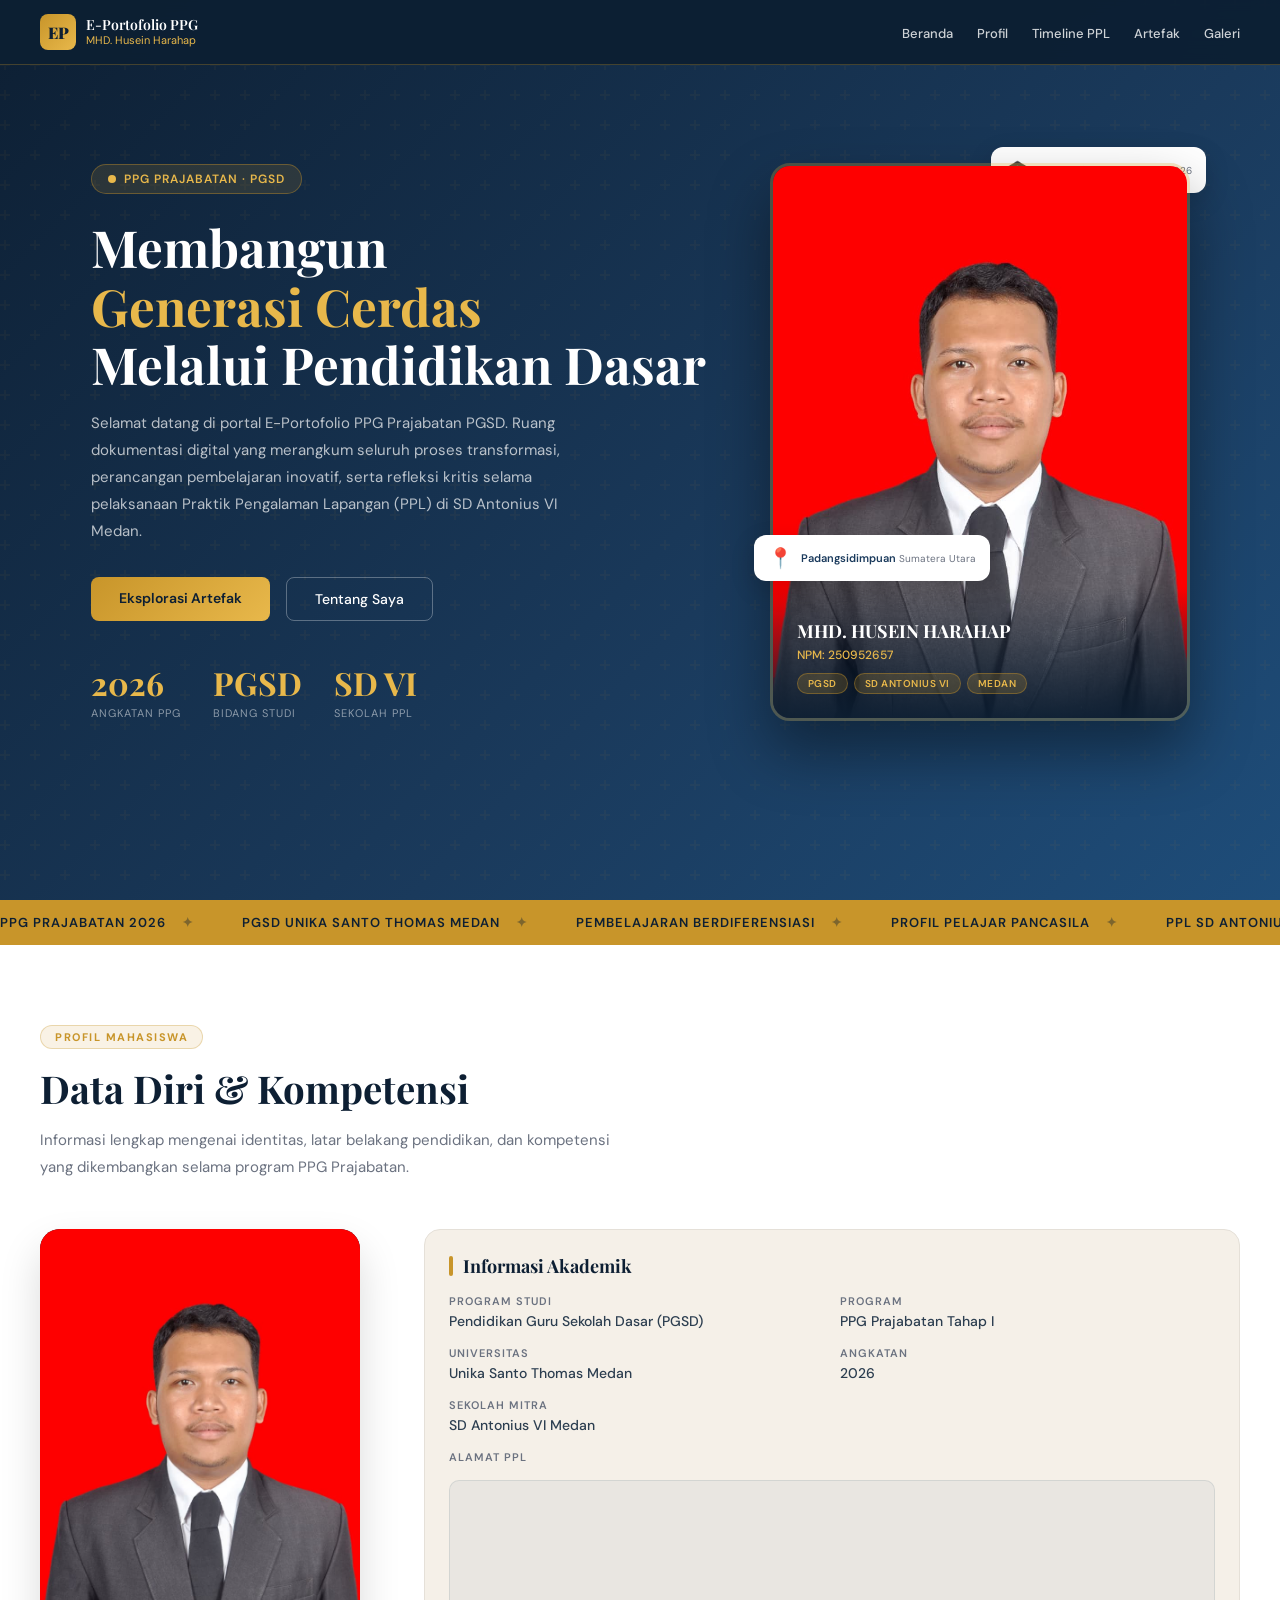
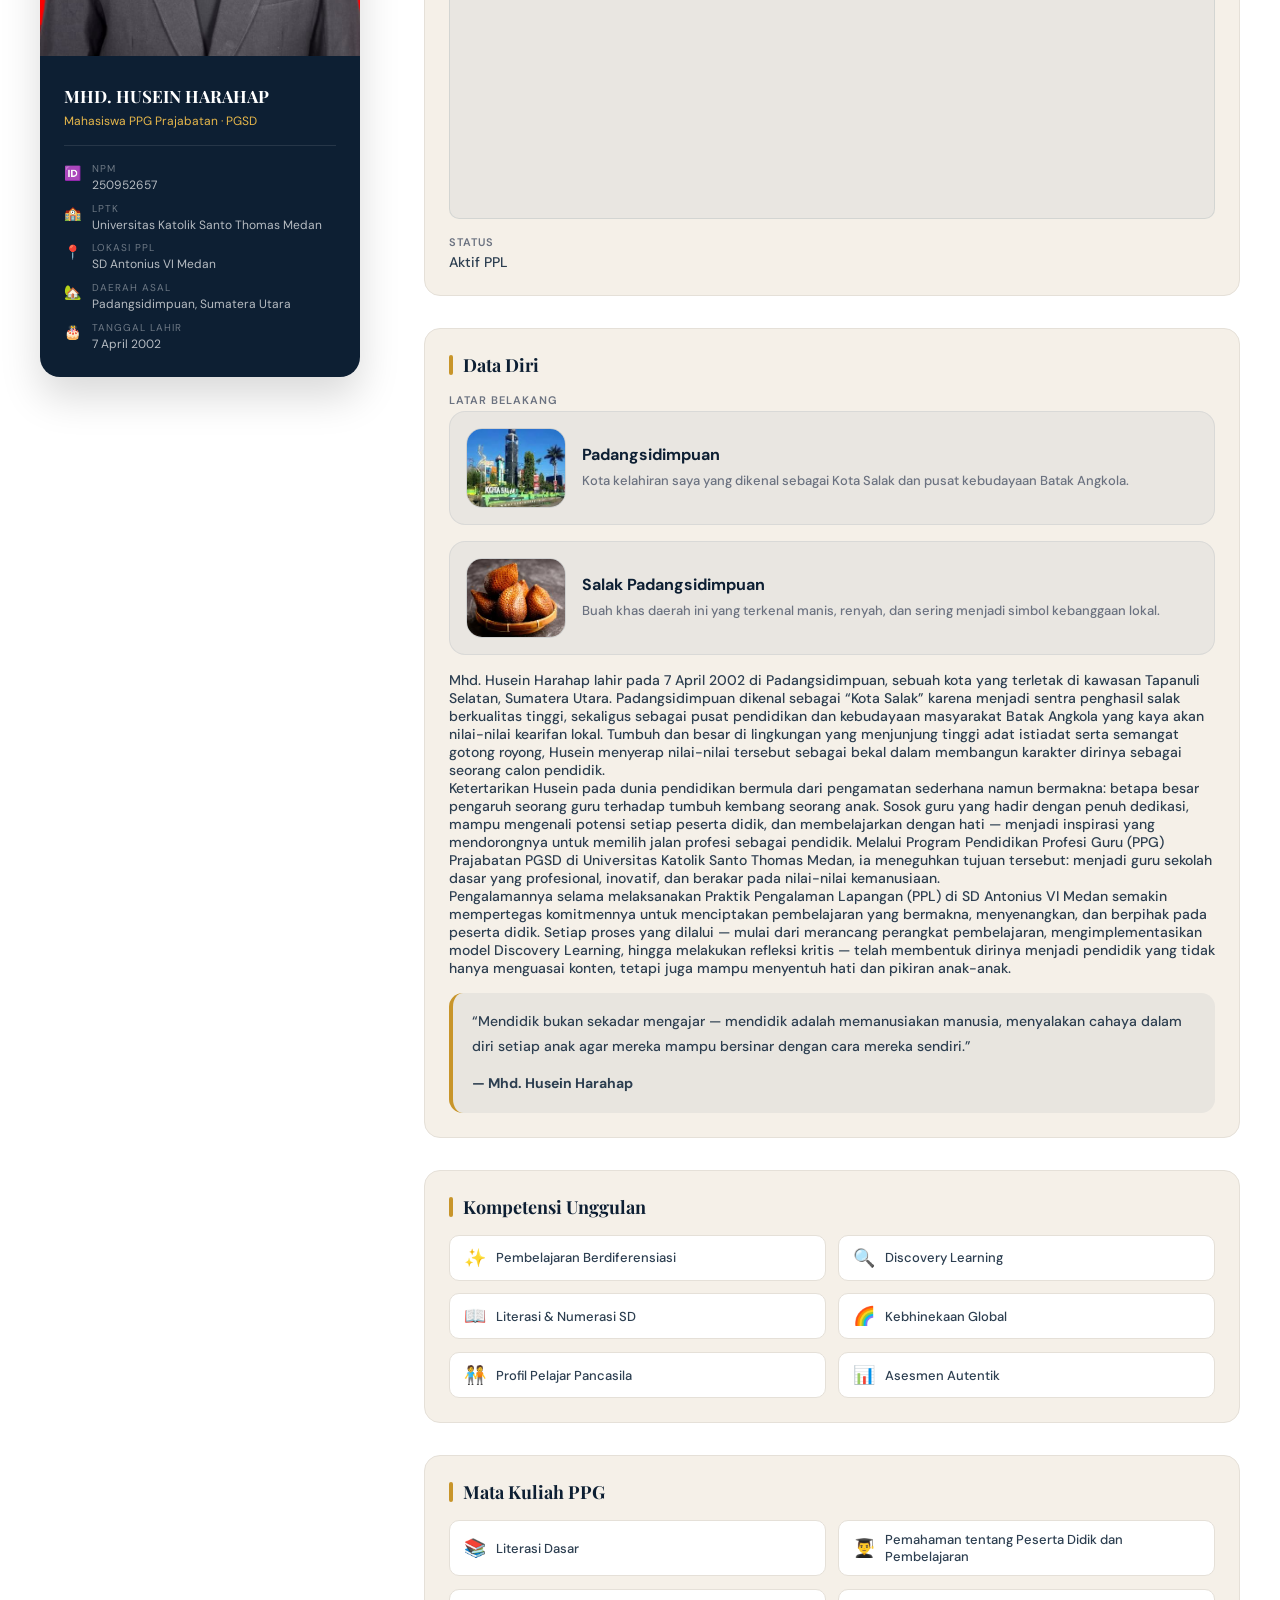
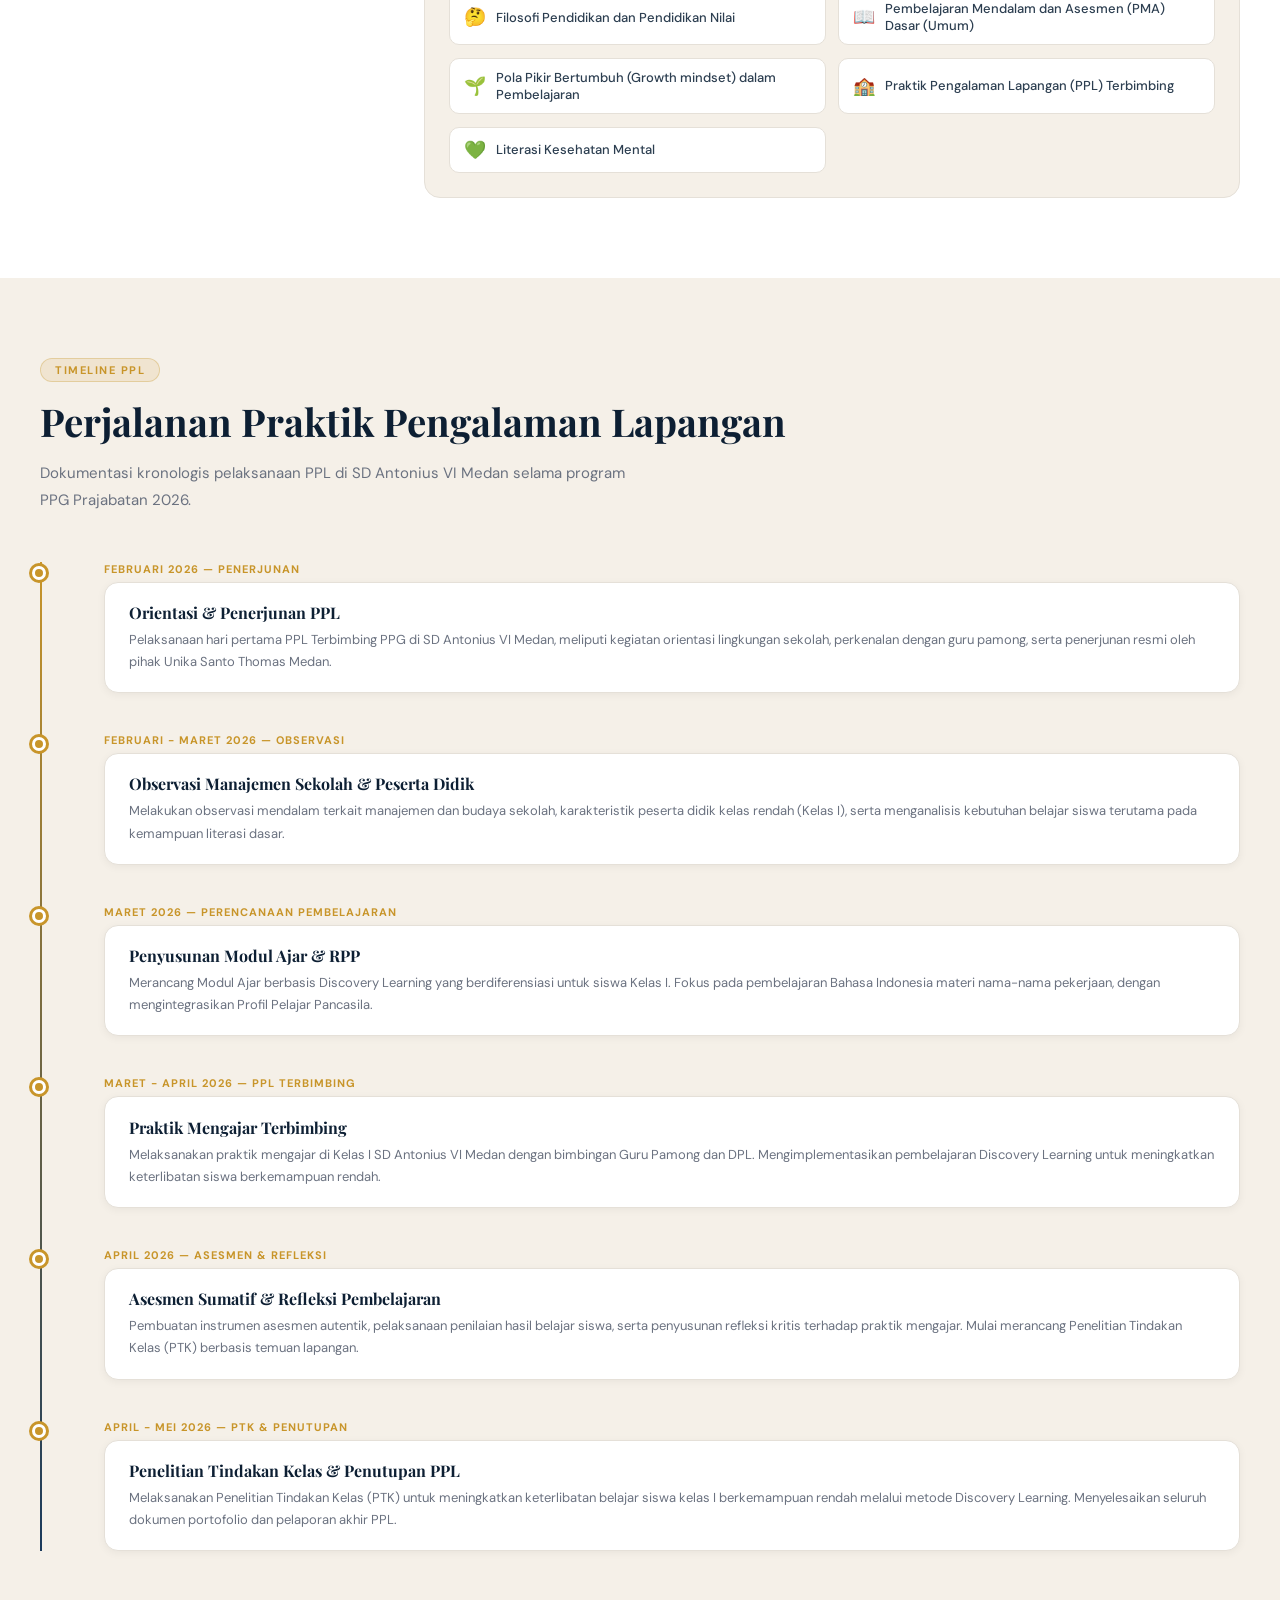
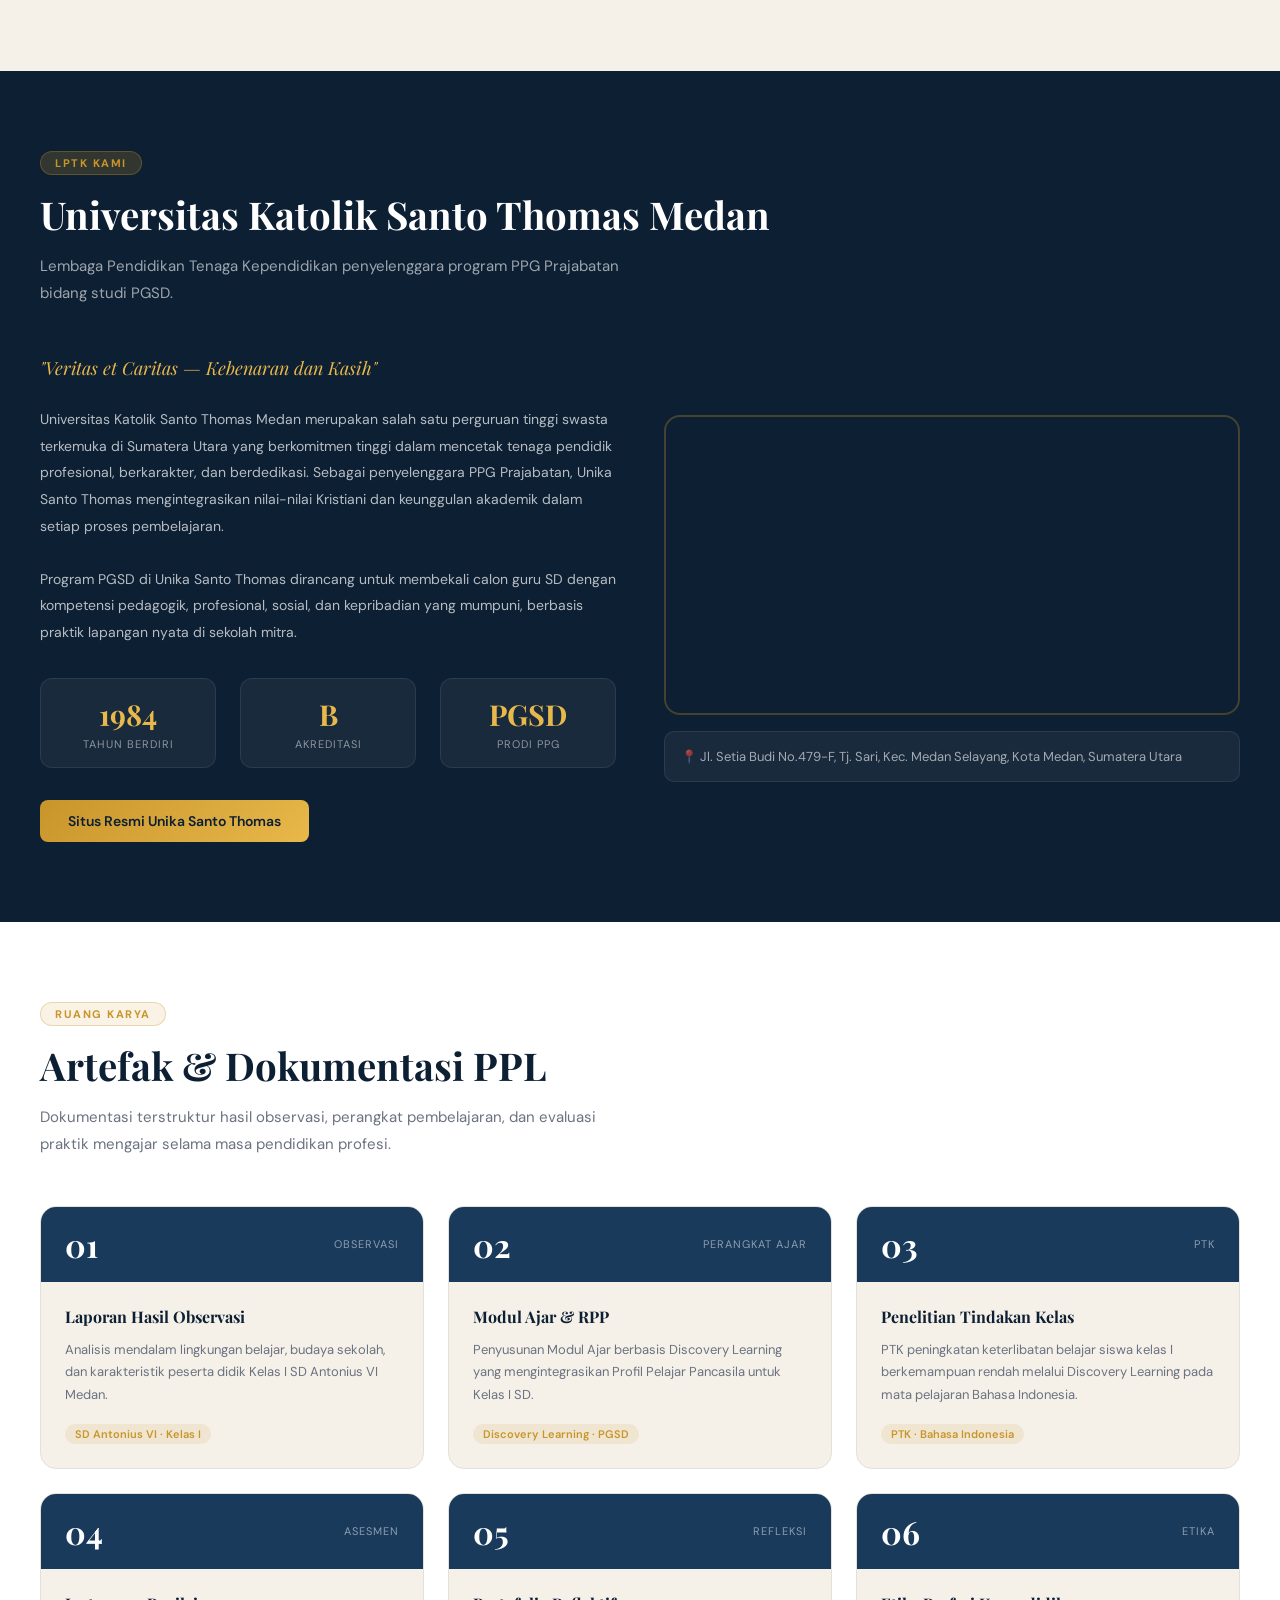
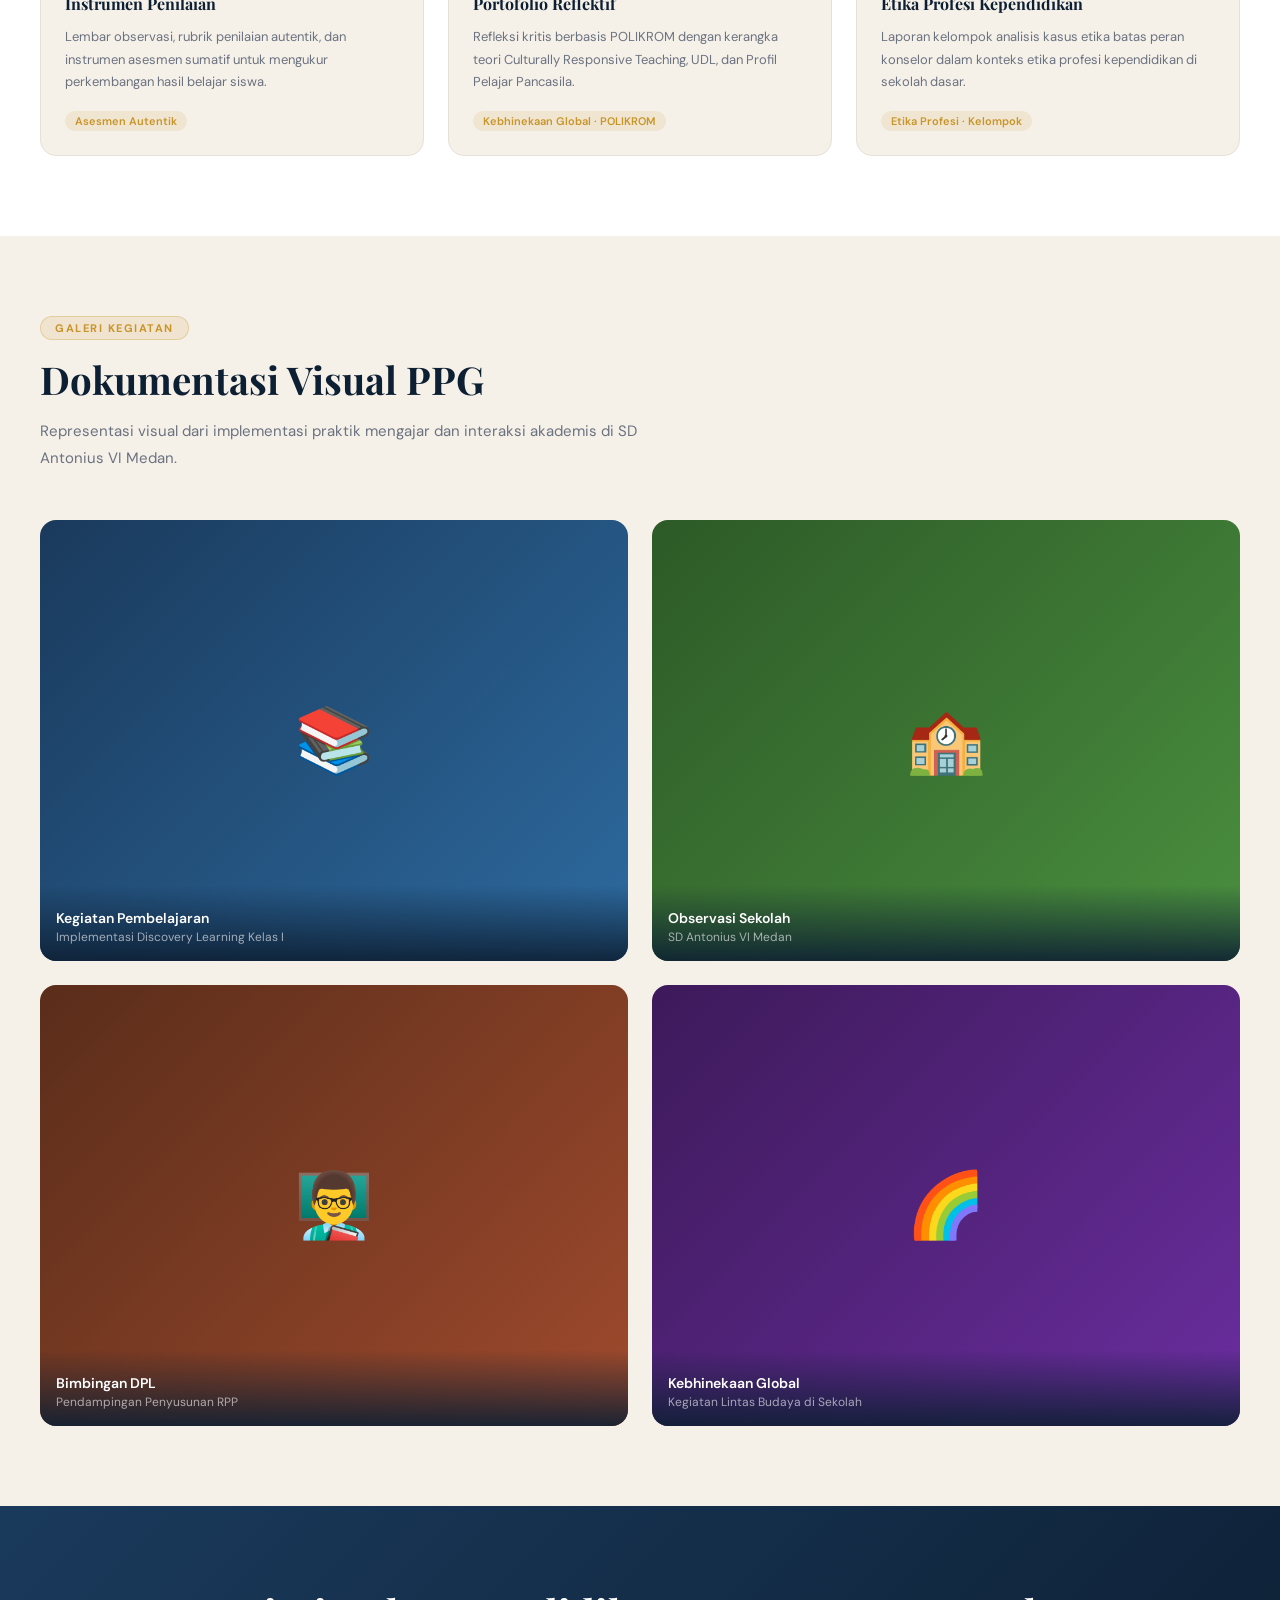
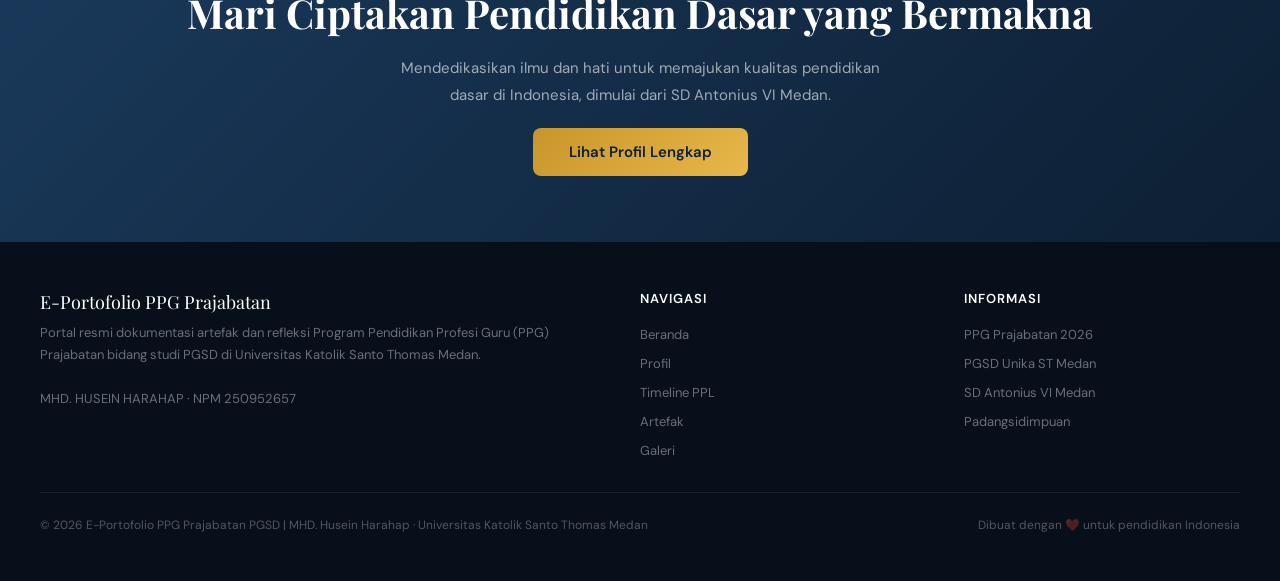
==== commit 70e28372: "update" ====
--- a/index.html
+++ b/index.html
@@ -167,7 +167,7 @@
             <div class="detail-item detail-item--full">
               <label>Alamat PPL</label>
               <div class="profile-address">
-                <p>📍 <a href="https://www.google.com/maps/place/SDS.+St.+Antonius+-VI/@3.566903,98.7173491,17z/data=!3m1!4b1!4m6!3m5!1s0x303130e9330fdd1f:0xb8bdb1ba2dc30105!8m2!3d3.566903!4d98.719924!16s%2Fg%2F11b8c5grm2?hl=id-ID&entry=ttu&g_ep=EgoyMDI2MDYwMy4xIKXMDSoASAFQAw%3D%3D" target="_blank" rel="noreferrer noopener">Google Maps SDS. St. Antonius -VI</a></p>
+                <iframe src="https://www.google.com/maps/embed?pb=!1m18!1m12!1m3!1d3982.0893757984627!2d98.71992399999999!3d3.5669030000000004!2m3!1f0!2f0!3f0!3m2!1i1024!2i768!4f13.1!3m3!1m2!1s0x303130e9330fdd1f%3A0xb8bdb1ba2dc30105!2sSDS.%20St.%20Antonius%20-VI!5e0!3m2!1sid!2sid!4v1781349498247!5m2!1sid!2sid" width="600" height="450" style="border:0; width:100%; height:300px;" allowfullscreen="" loading="lazy" referrerpolicy="no-referrer-when-downgrade"></iframe>
               </div>
             </div>
             <div class="detail-item">
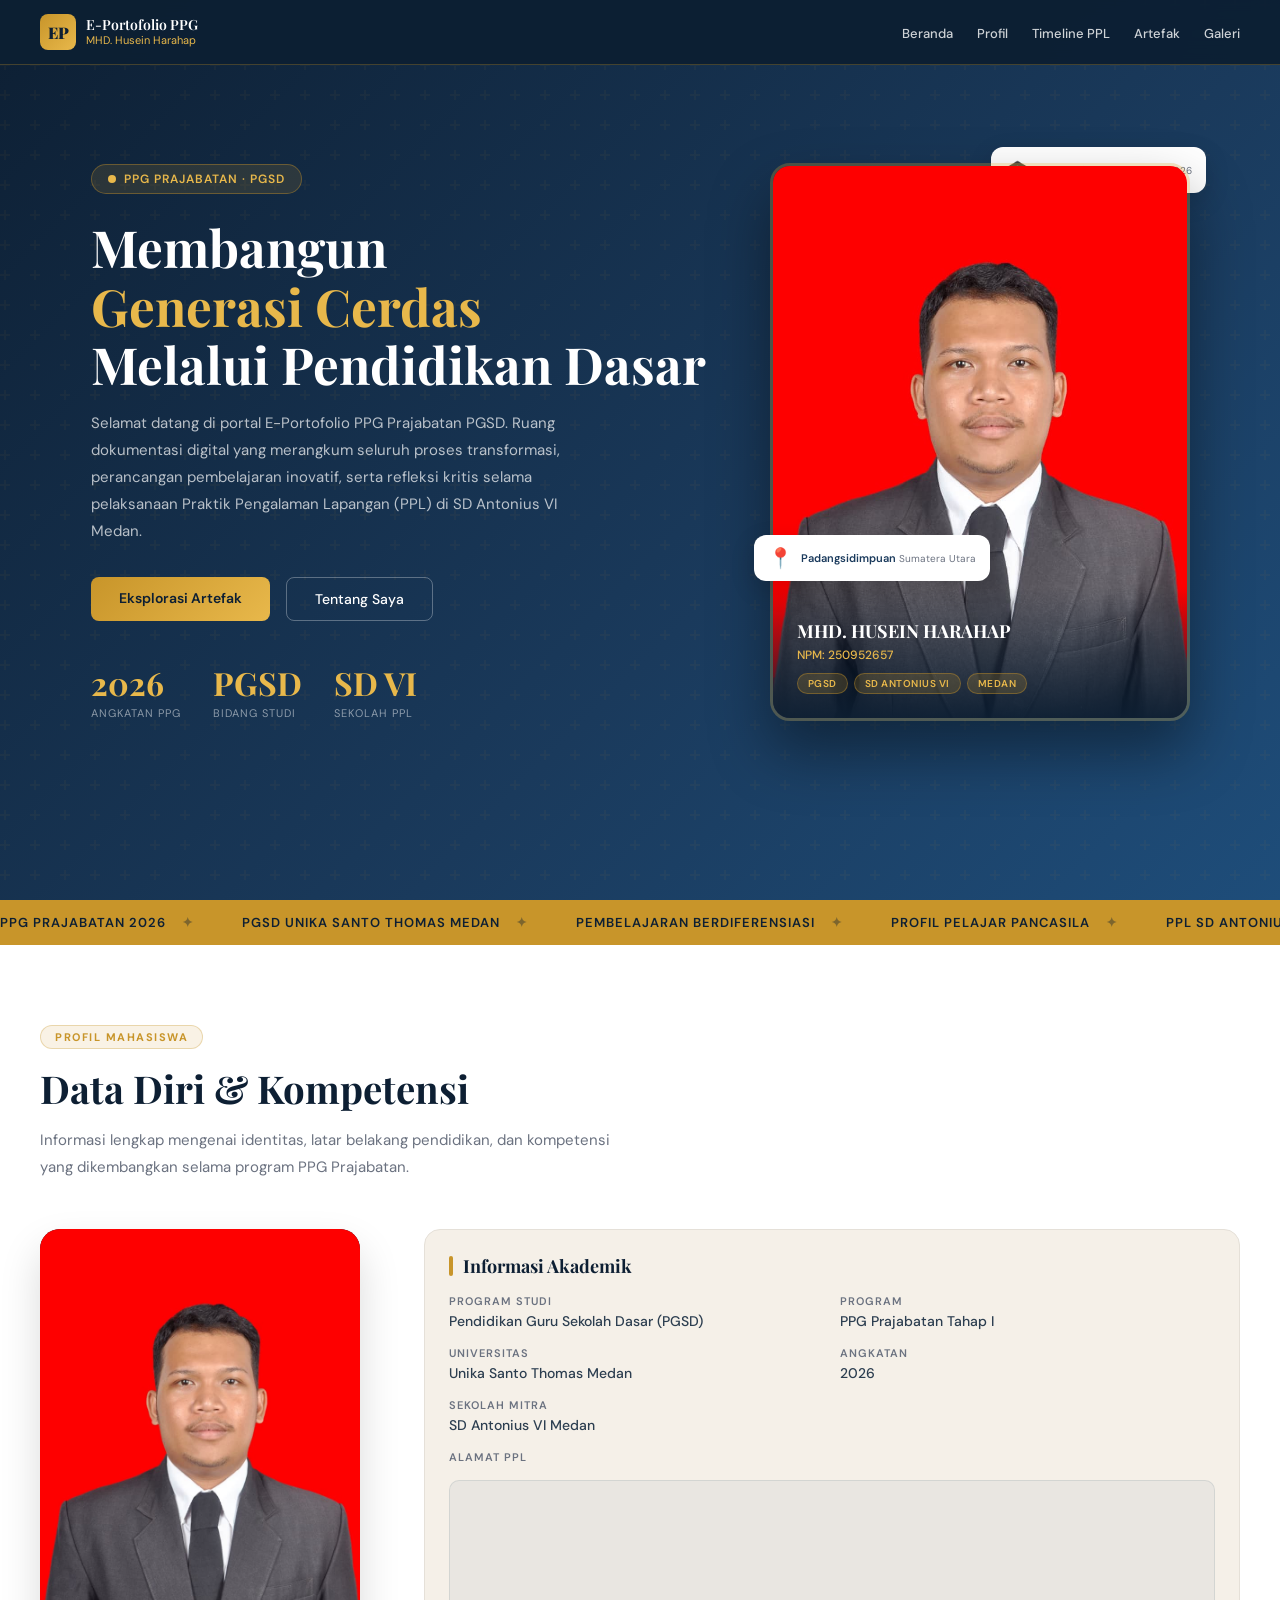
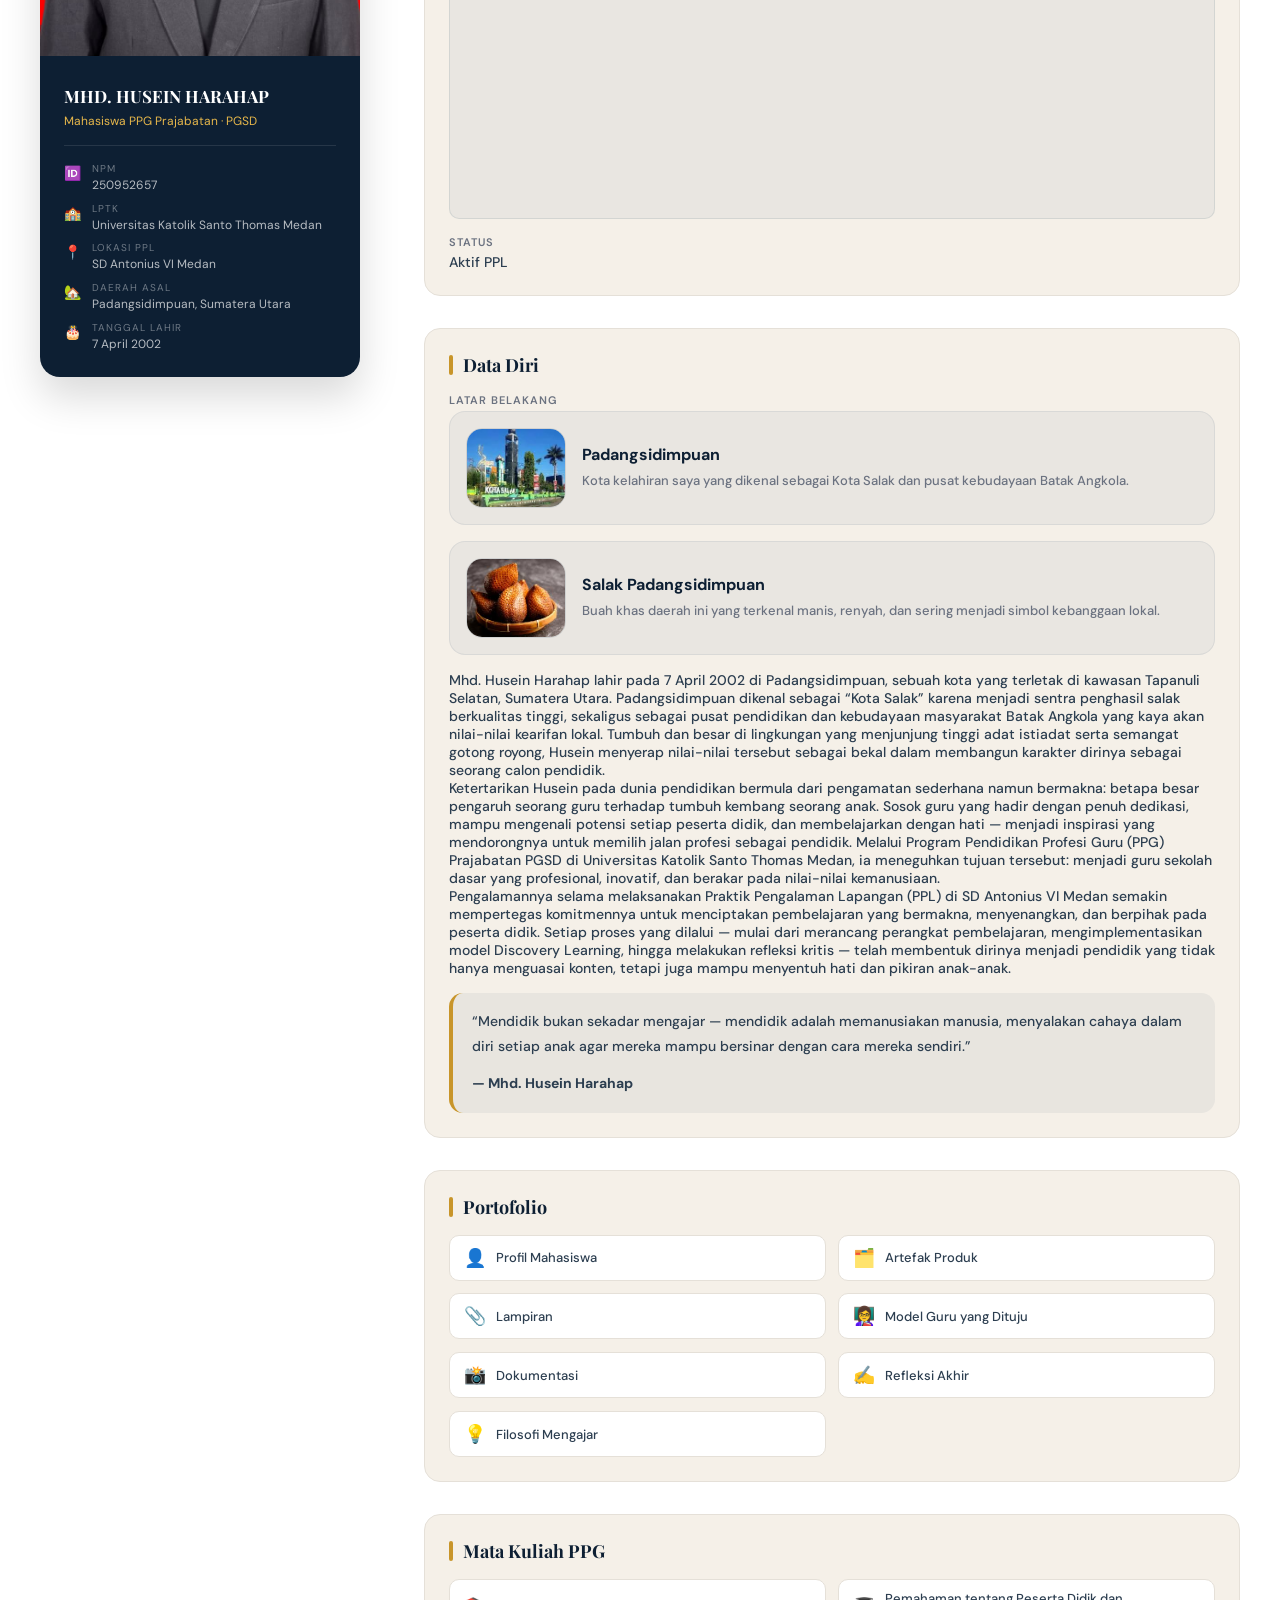
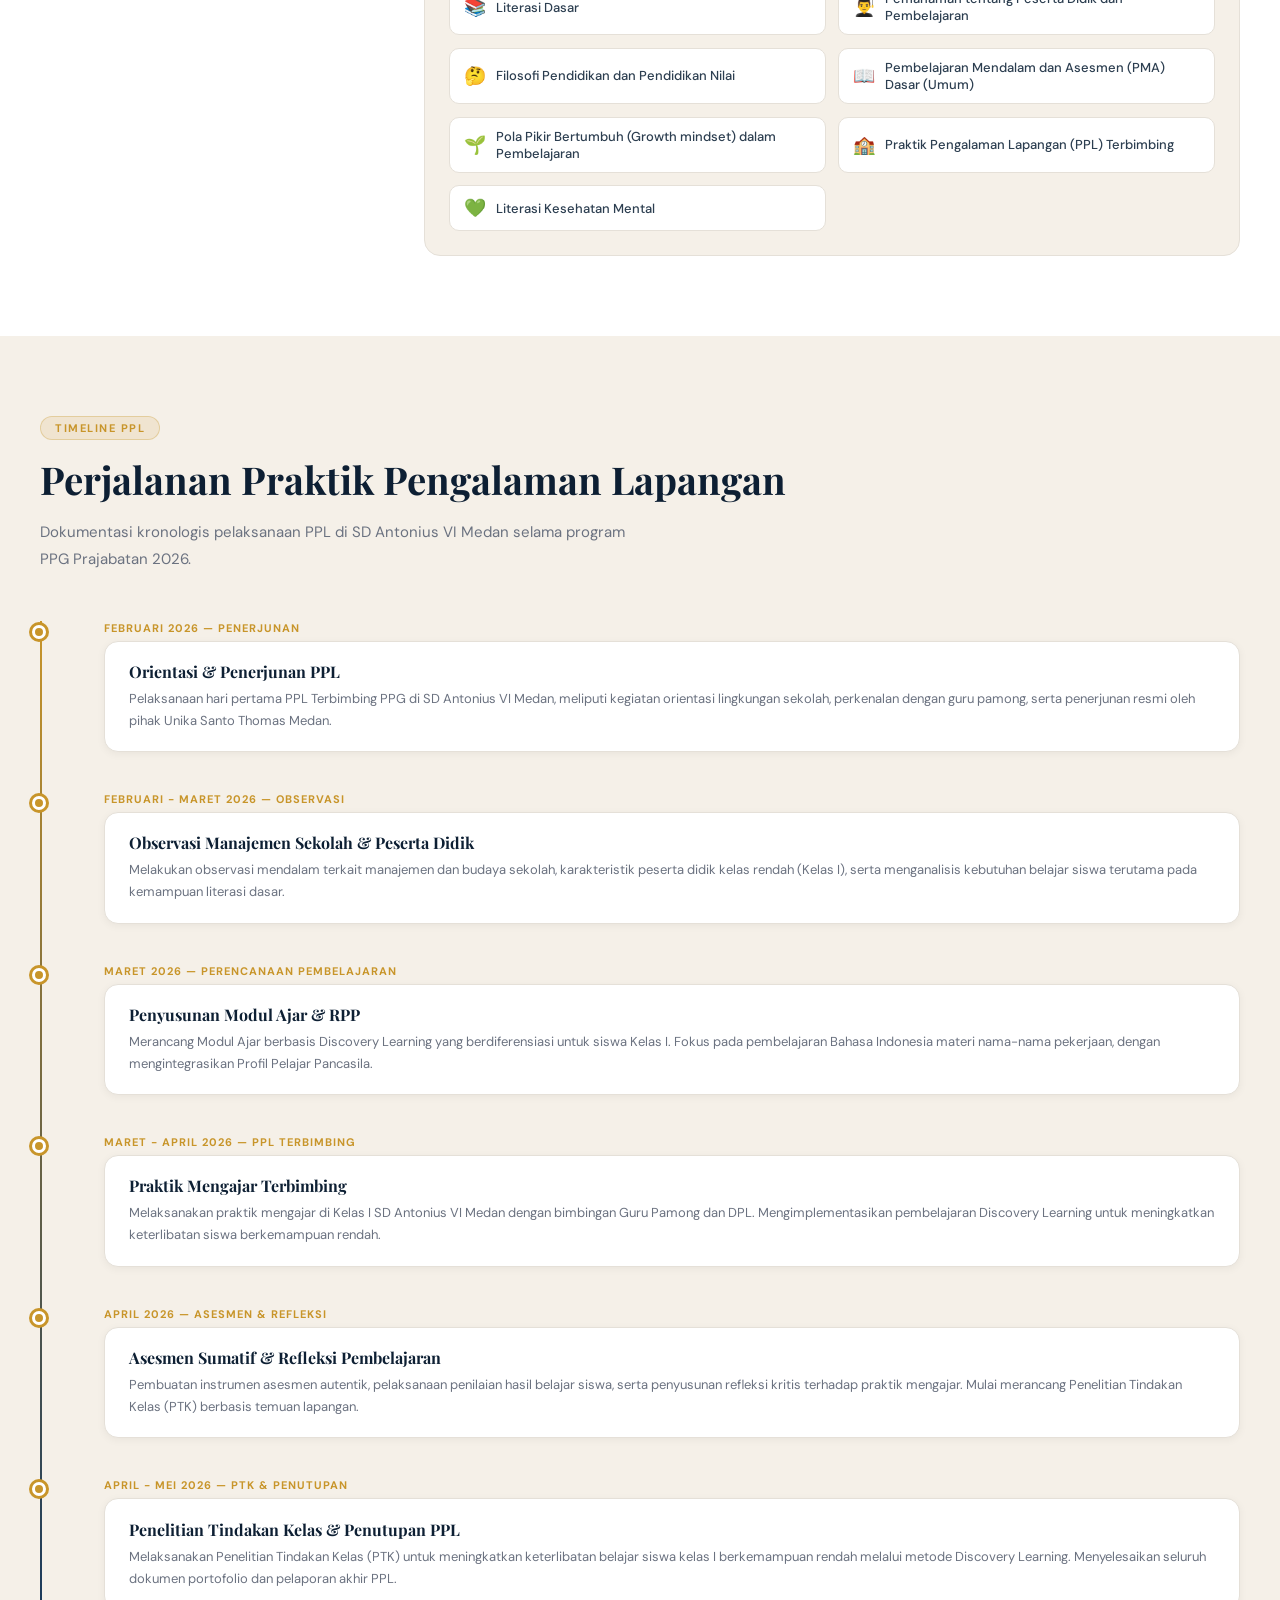
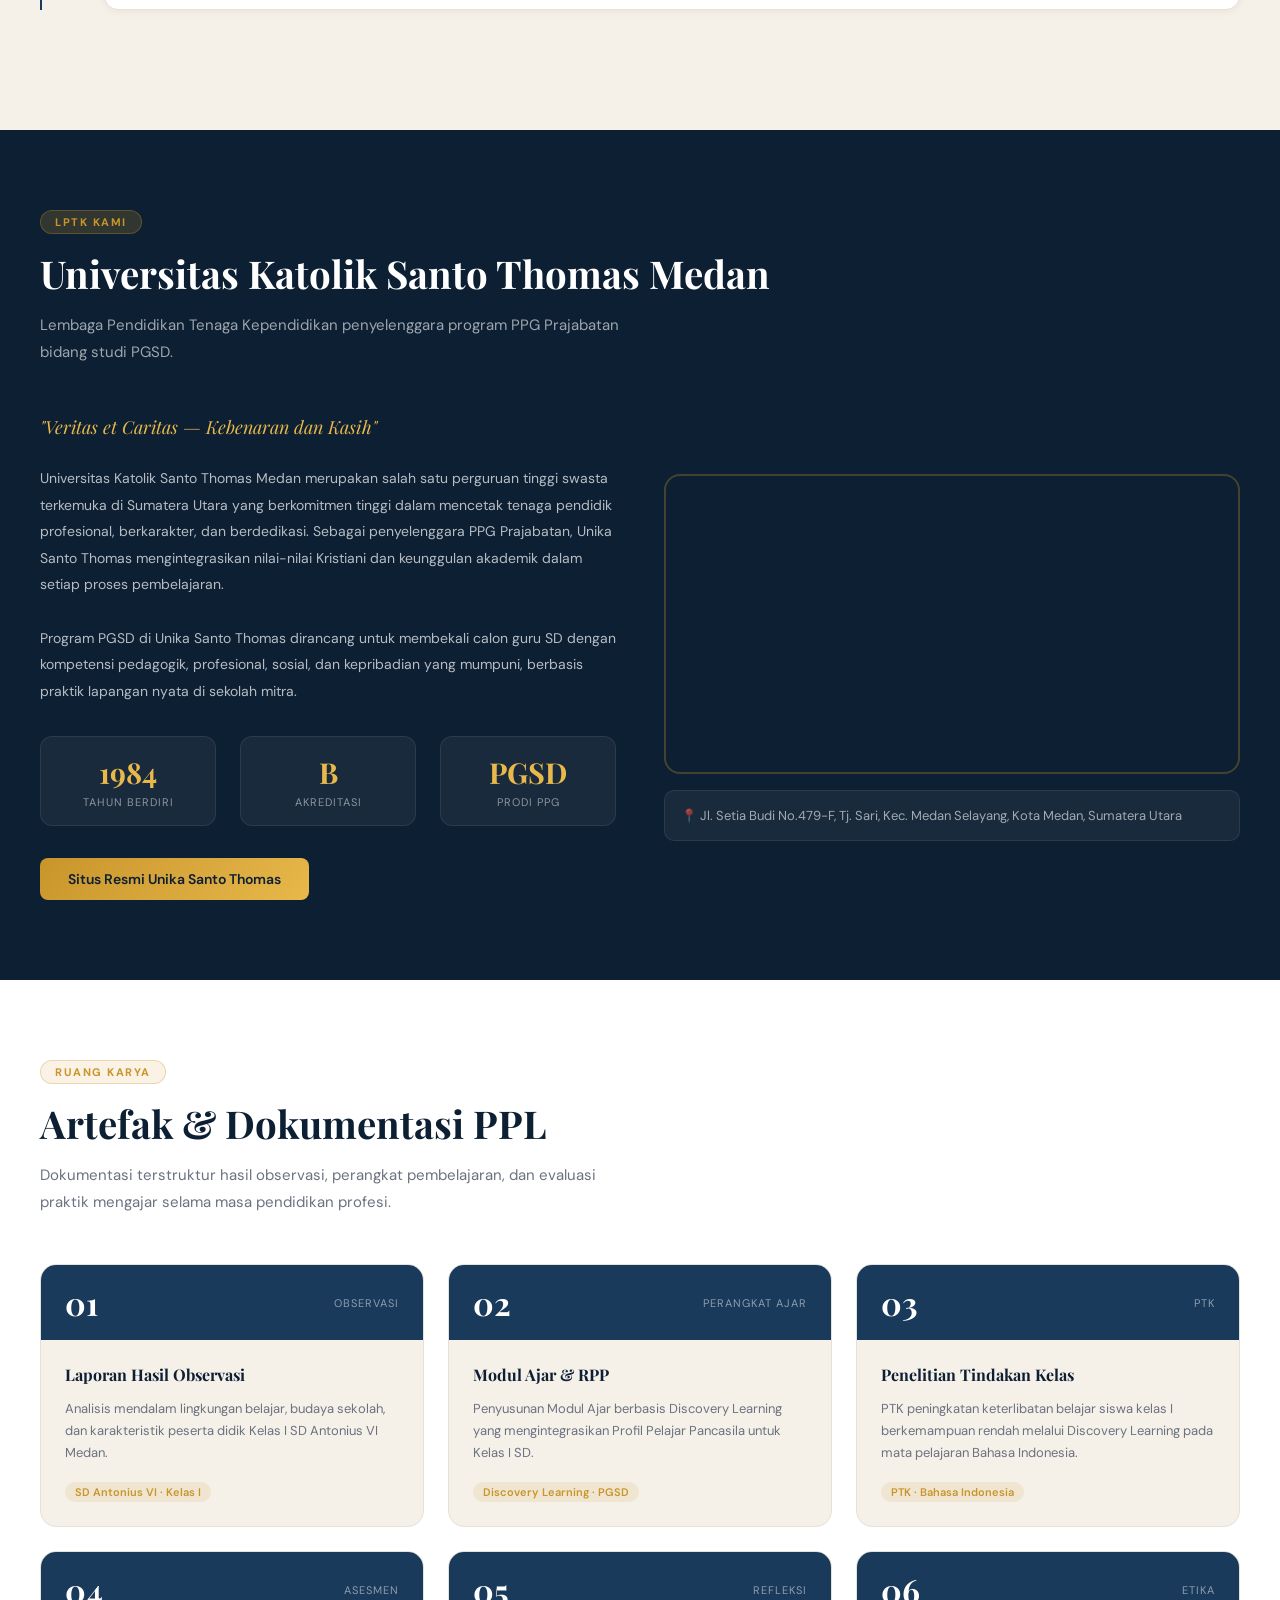
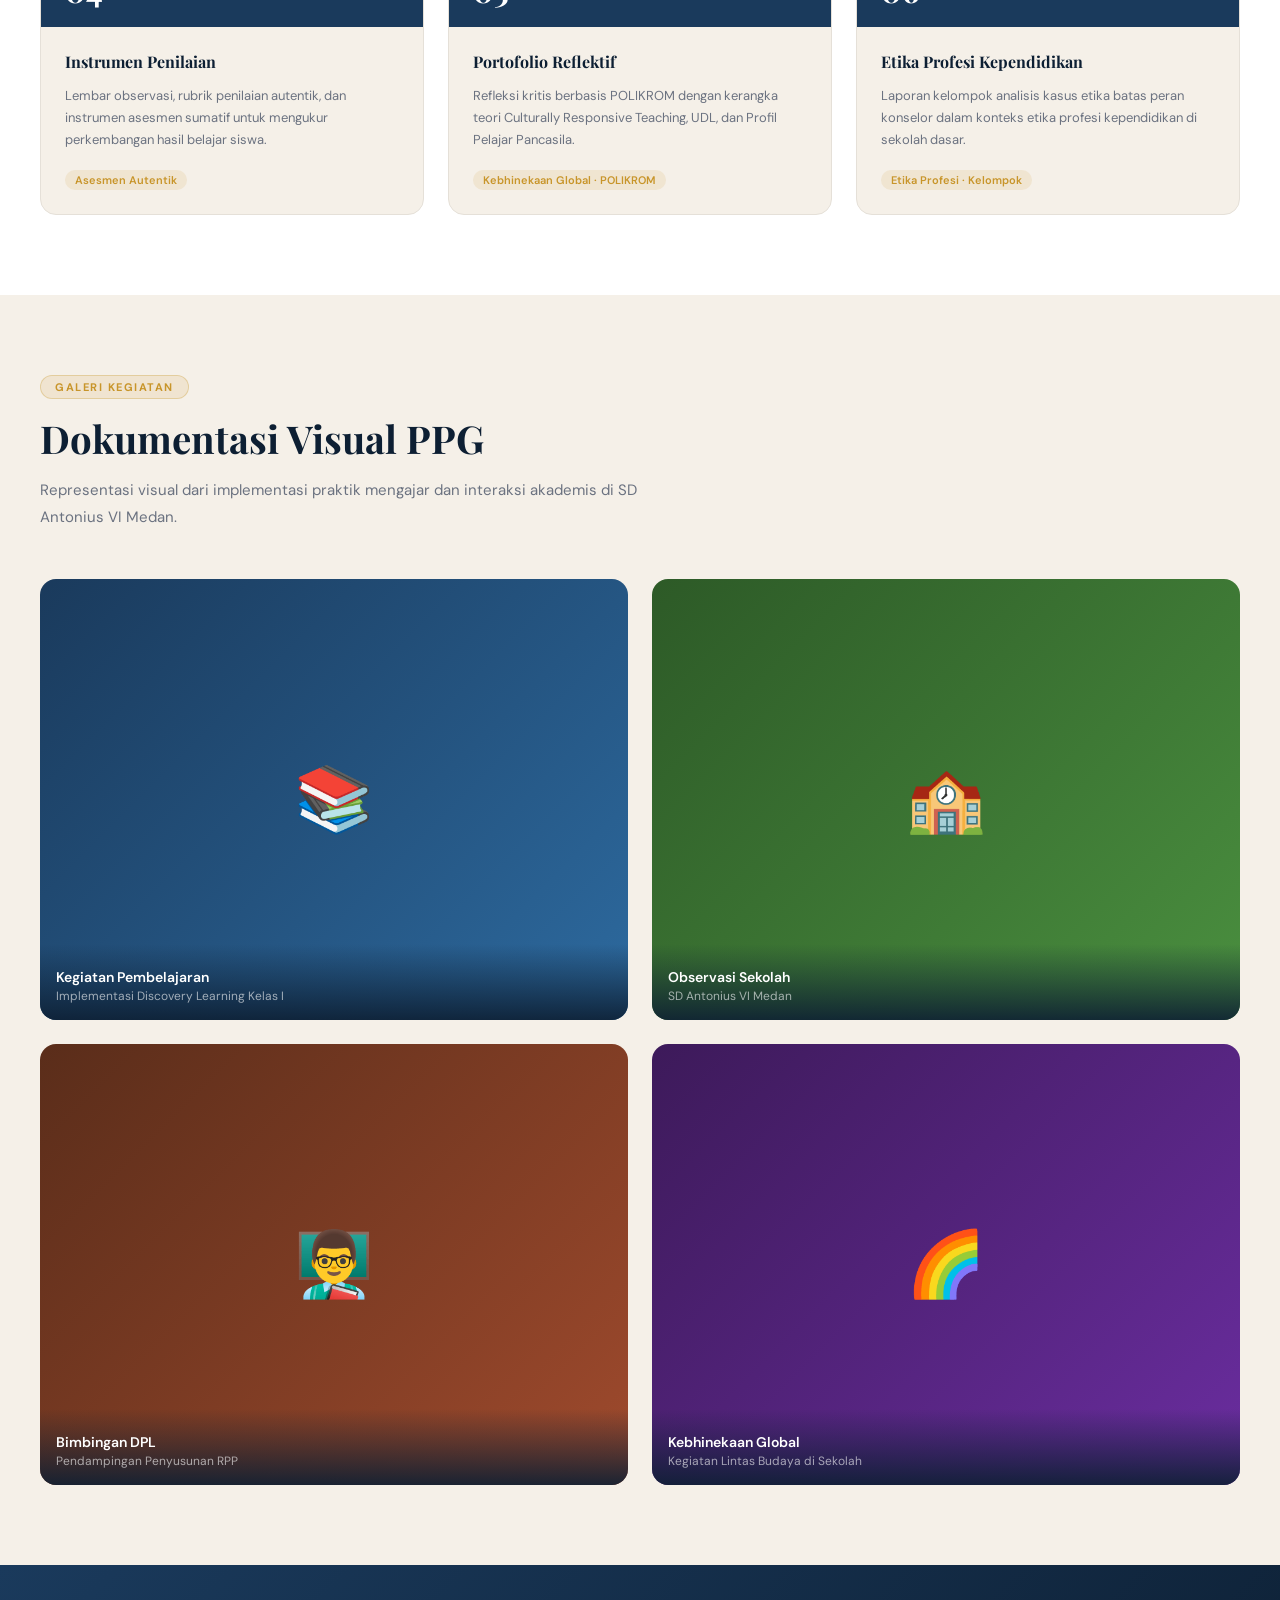
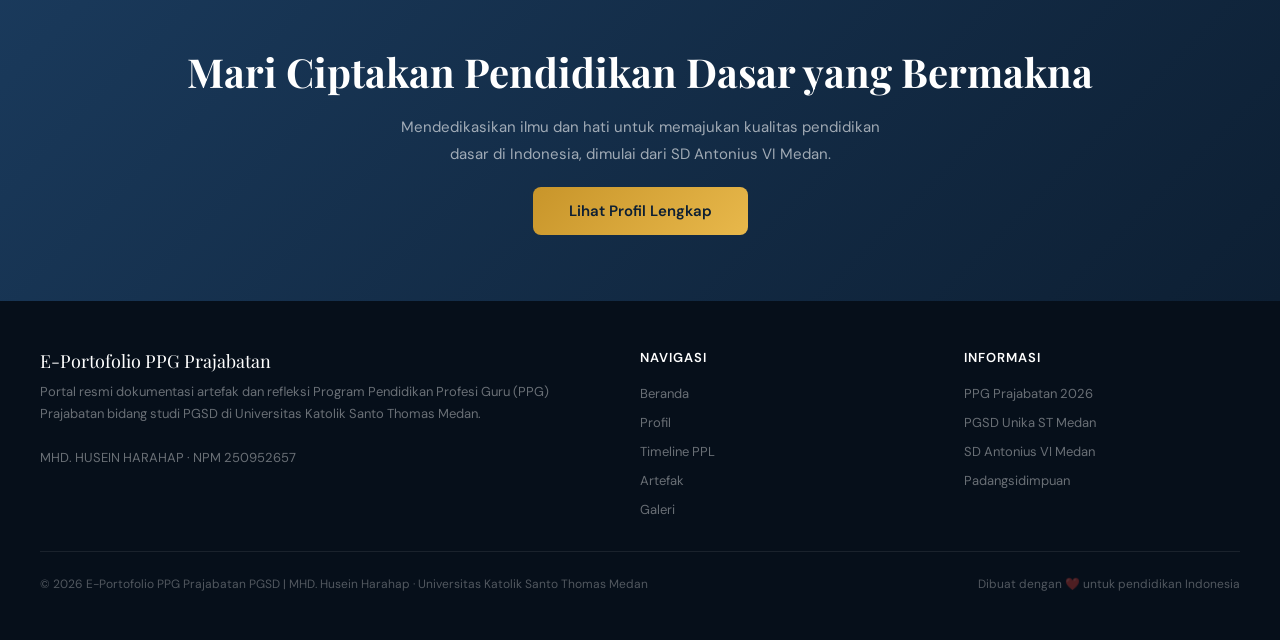
==== commit 6ef214ac: "update" ====
--- a/index.html
+++ b/index.html
@@ -206,14 +206,15 @@
           </div>
         </div>
         <div class="detail-card">
-          <h3>Kompetensi Unggulan</h3>
+          <h3>Portofolio</h3>
           <div class="competency-grid">
-            <div class="comp-item"><span class="comp-icon">✨</span><span class="comp-text">Pembelajaran Berdiferensiasi</span></div>
-            <div class="comp-item"><span class="comp-icon">🔍</span><span class="comp-text">Discovery Learning</span></div>
-            <div class="comp-item"><span class="comp-icon">📖</span><span class="comp-text">Literasi & Numerasi SD</span></div>
-            <div class="comp-item"><span class="comp-icon">🌈</span><span class="comp-text">Kebhinekaan Global</span></div>
-            <div class="comp-item"><span class="comp-icon">🧑‍🤝‍🧑</span><span class="comp-text">Profil Pelajar Pancasila</span></div>
-            <div class="comp-item"><span class="comp-icon">📊</span><span class="comp-text">Asesmen Autentik</span></div>
+            <div class="comp-item"><span class="comp-icon">👤</span><span class="comp-text">Profil Mahasiswa</span></div>
+            <div class="comp-item"><span class="comp-icon">🗂️</span><span class="comp-text">Artefak Produk</span></div>
+            <div class="comp-item"><span class="comp-icon">📎</span><span class="comp-text">Lampiran</span></div>
+            <div class="comp-item"><span class="comp-icon">👩‍🏫</span><span class="comp-text">Model Guru yang Dituju</span></div>
+            <div class="comp-item"><span class="comp-icon">📸</span><span class="comp-text">Dokumentasi</span></div>
+            <div class="comp-item"><span class="comp-icon">✍️</span><span class="comp-text">Refleksi Akhir</span></div>
+            <div class="comp-item"><span class="comp-icon">💡</span><span class="comp-text">Filosofi Mengajar</span></div>
           </div>
         </div>
         <div class="detail-card">
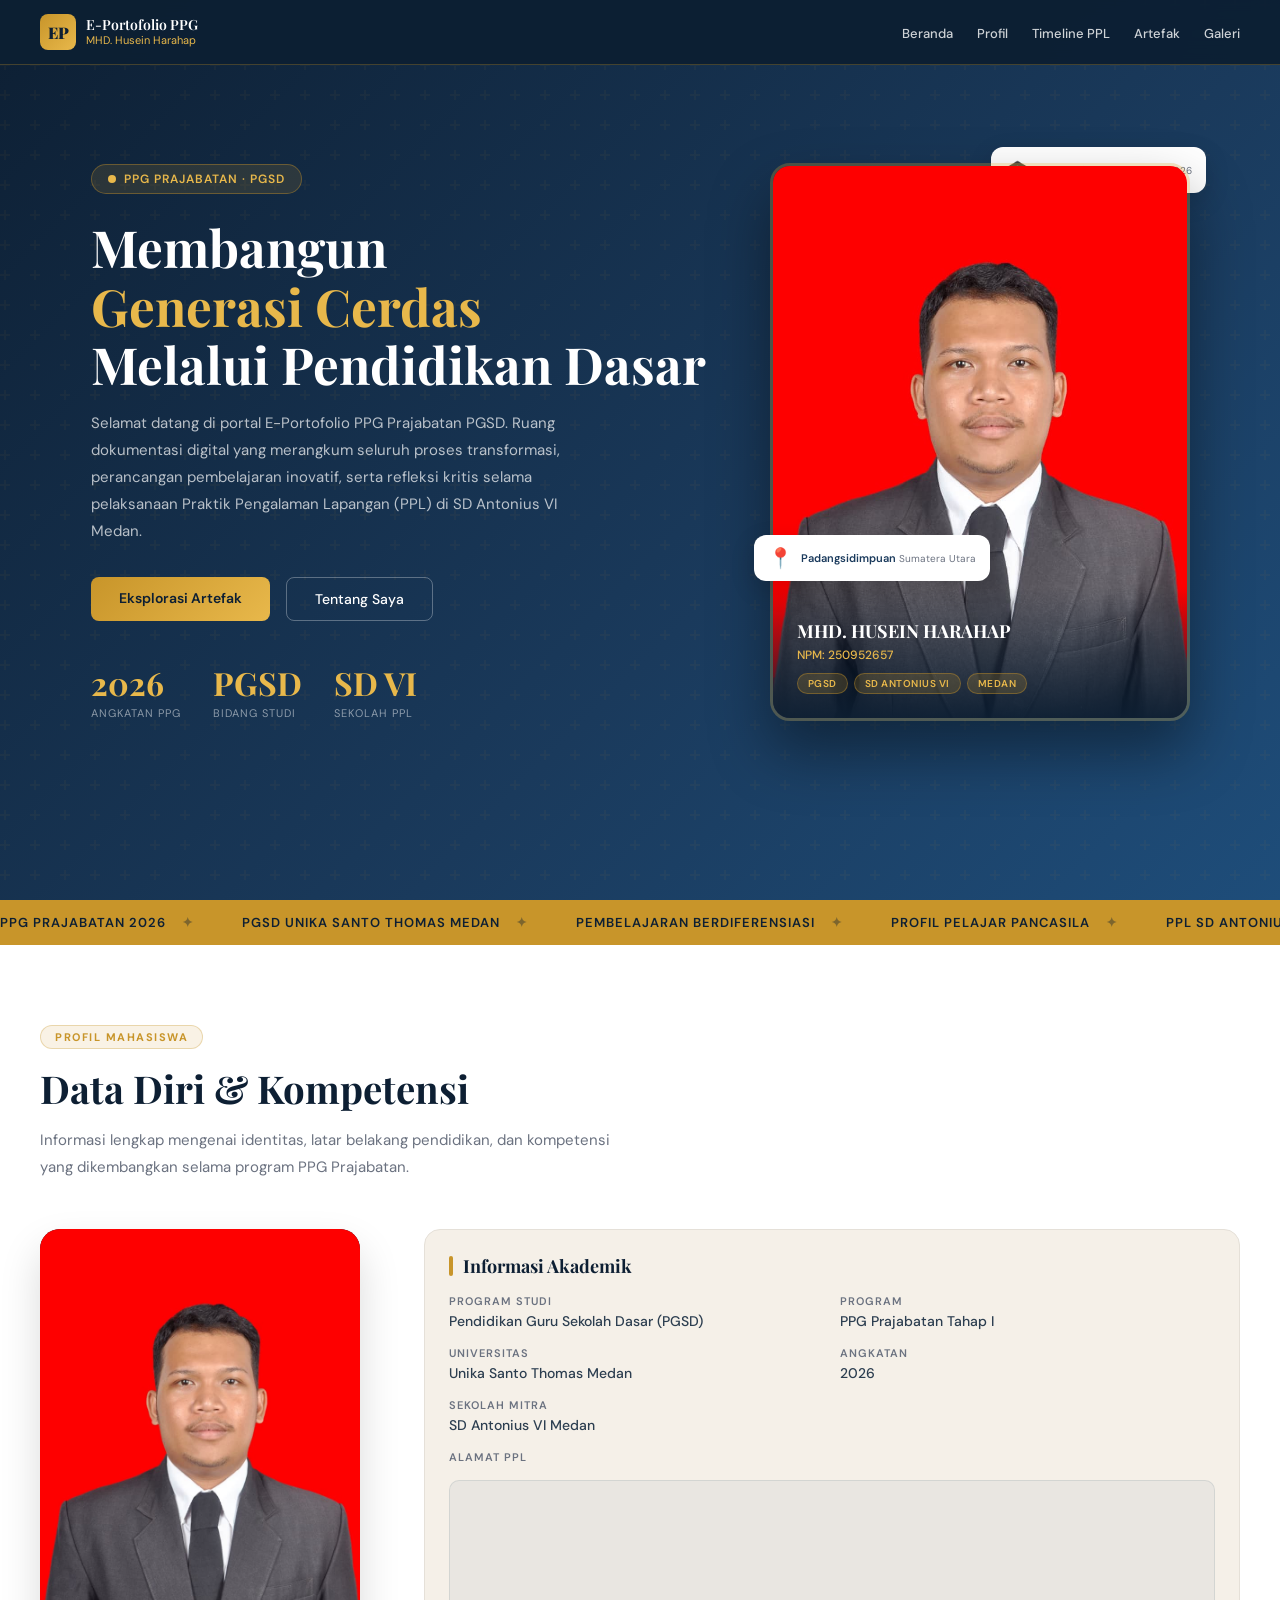
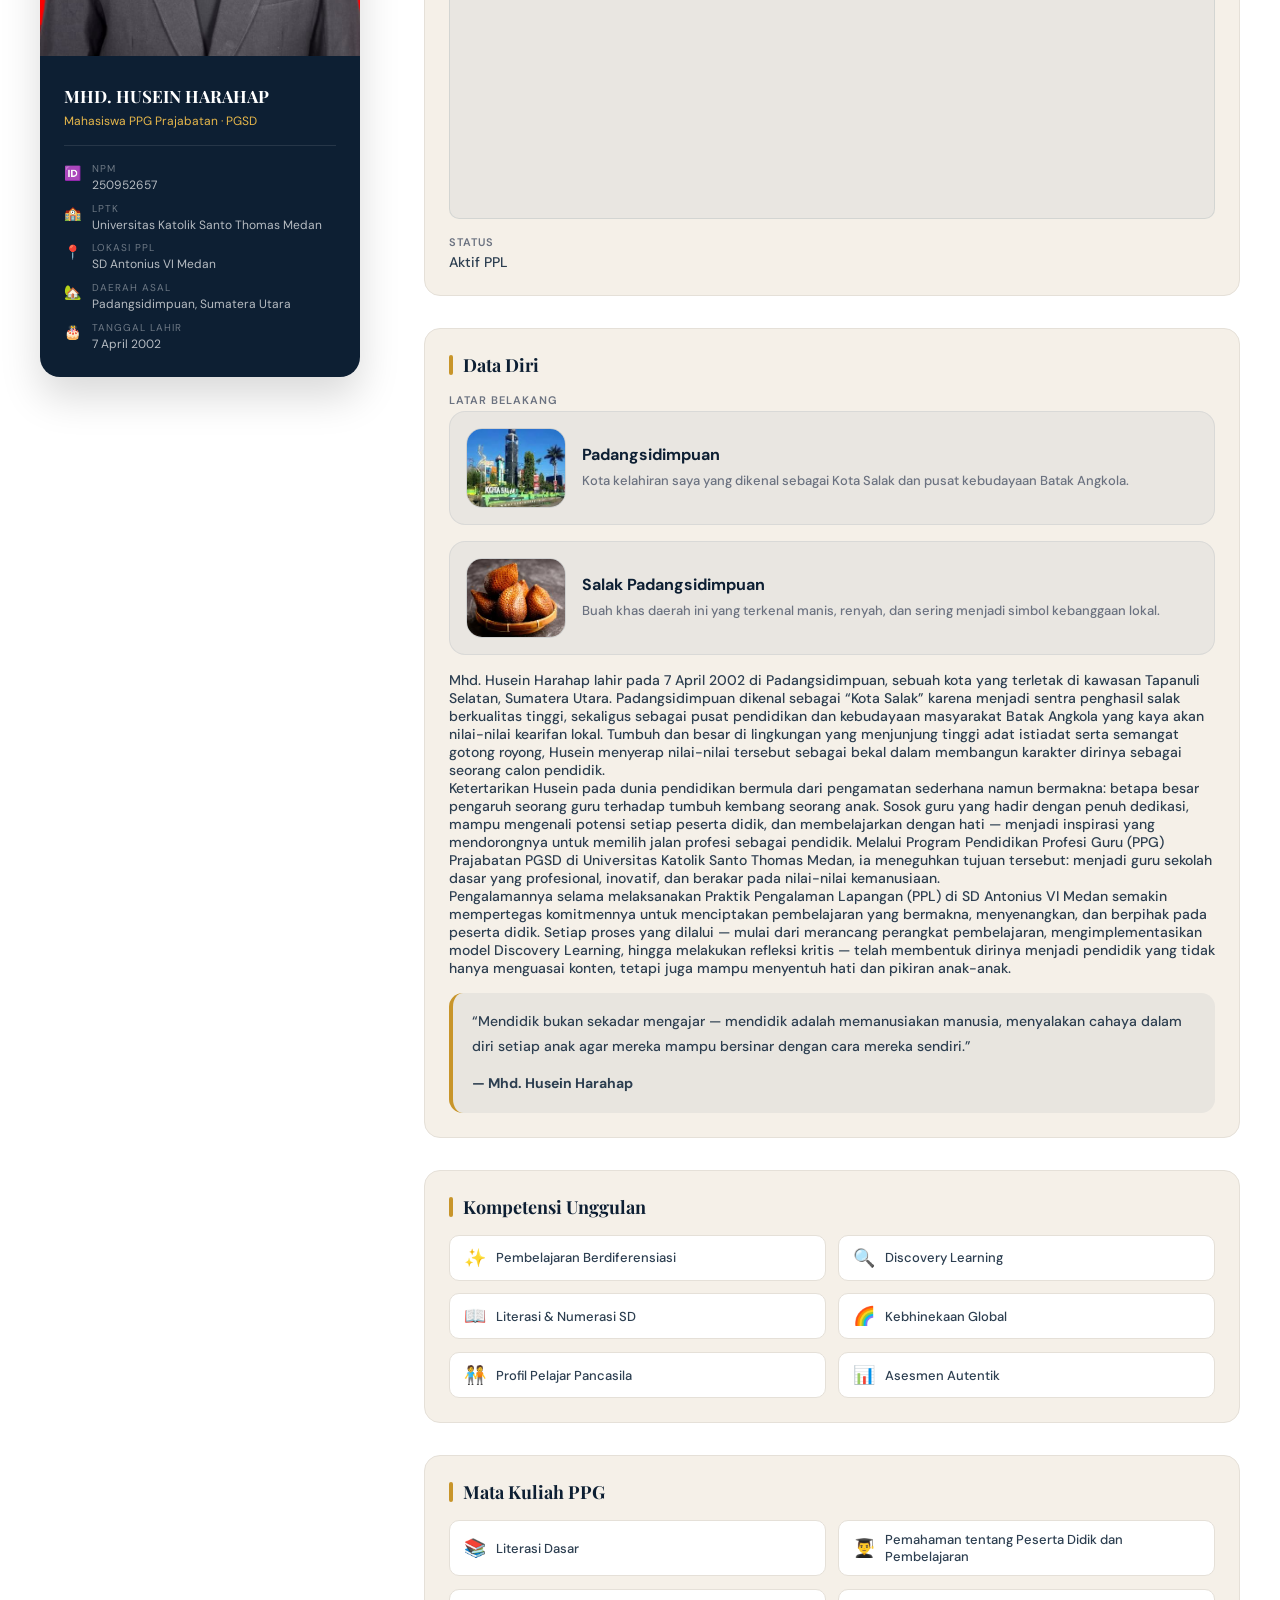
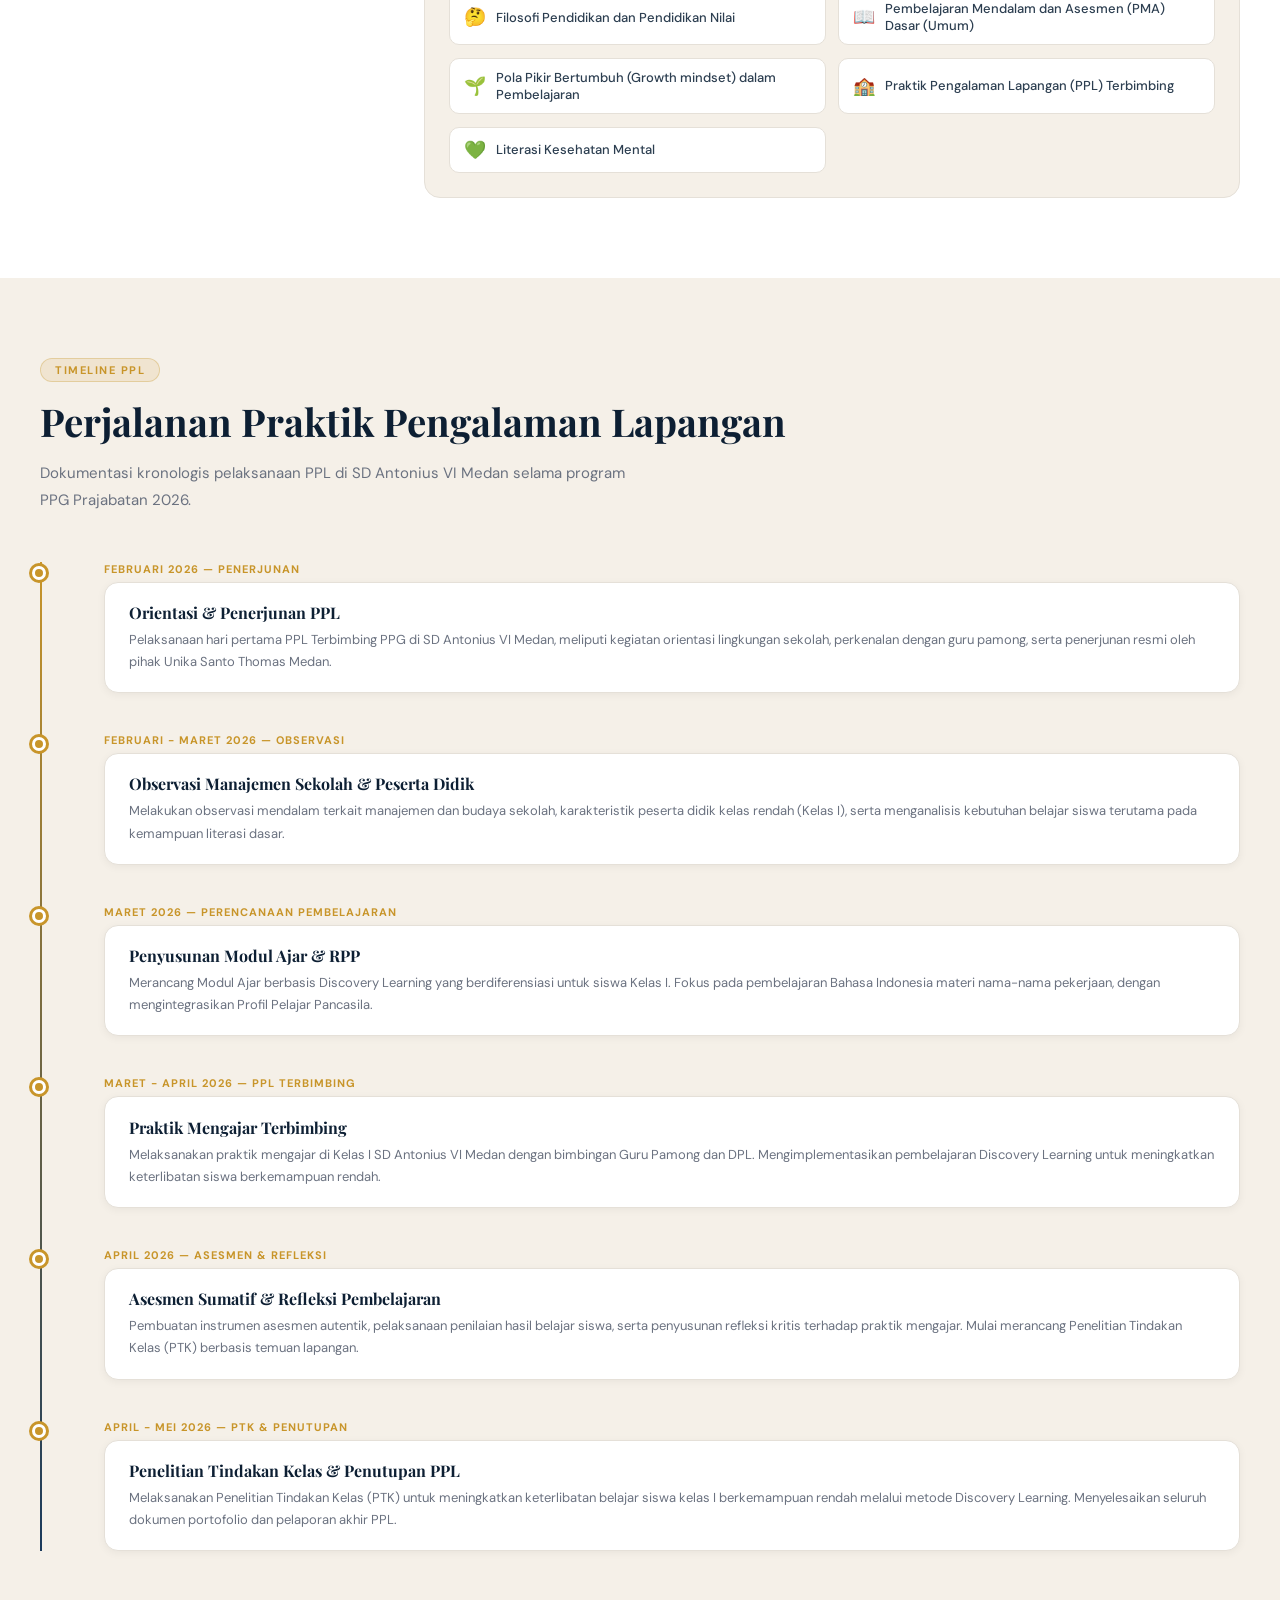
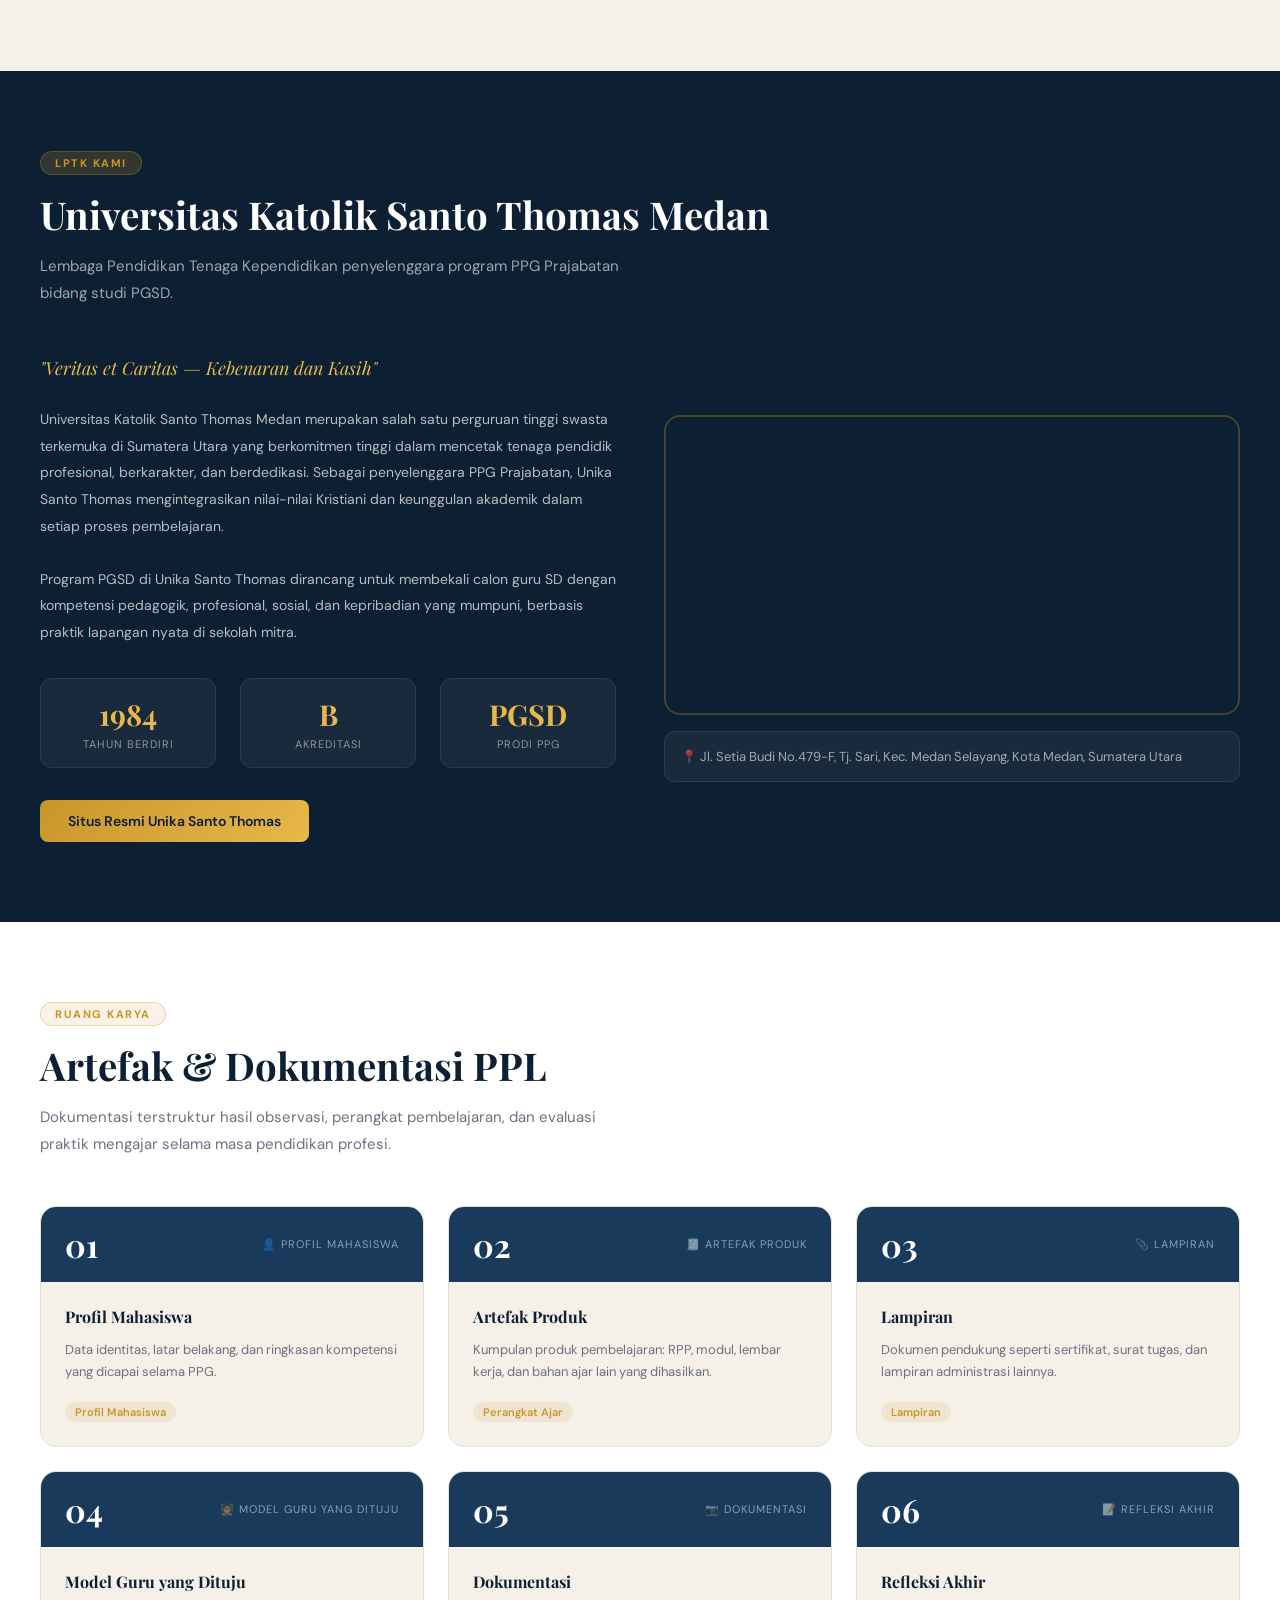
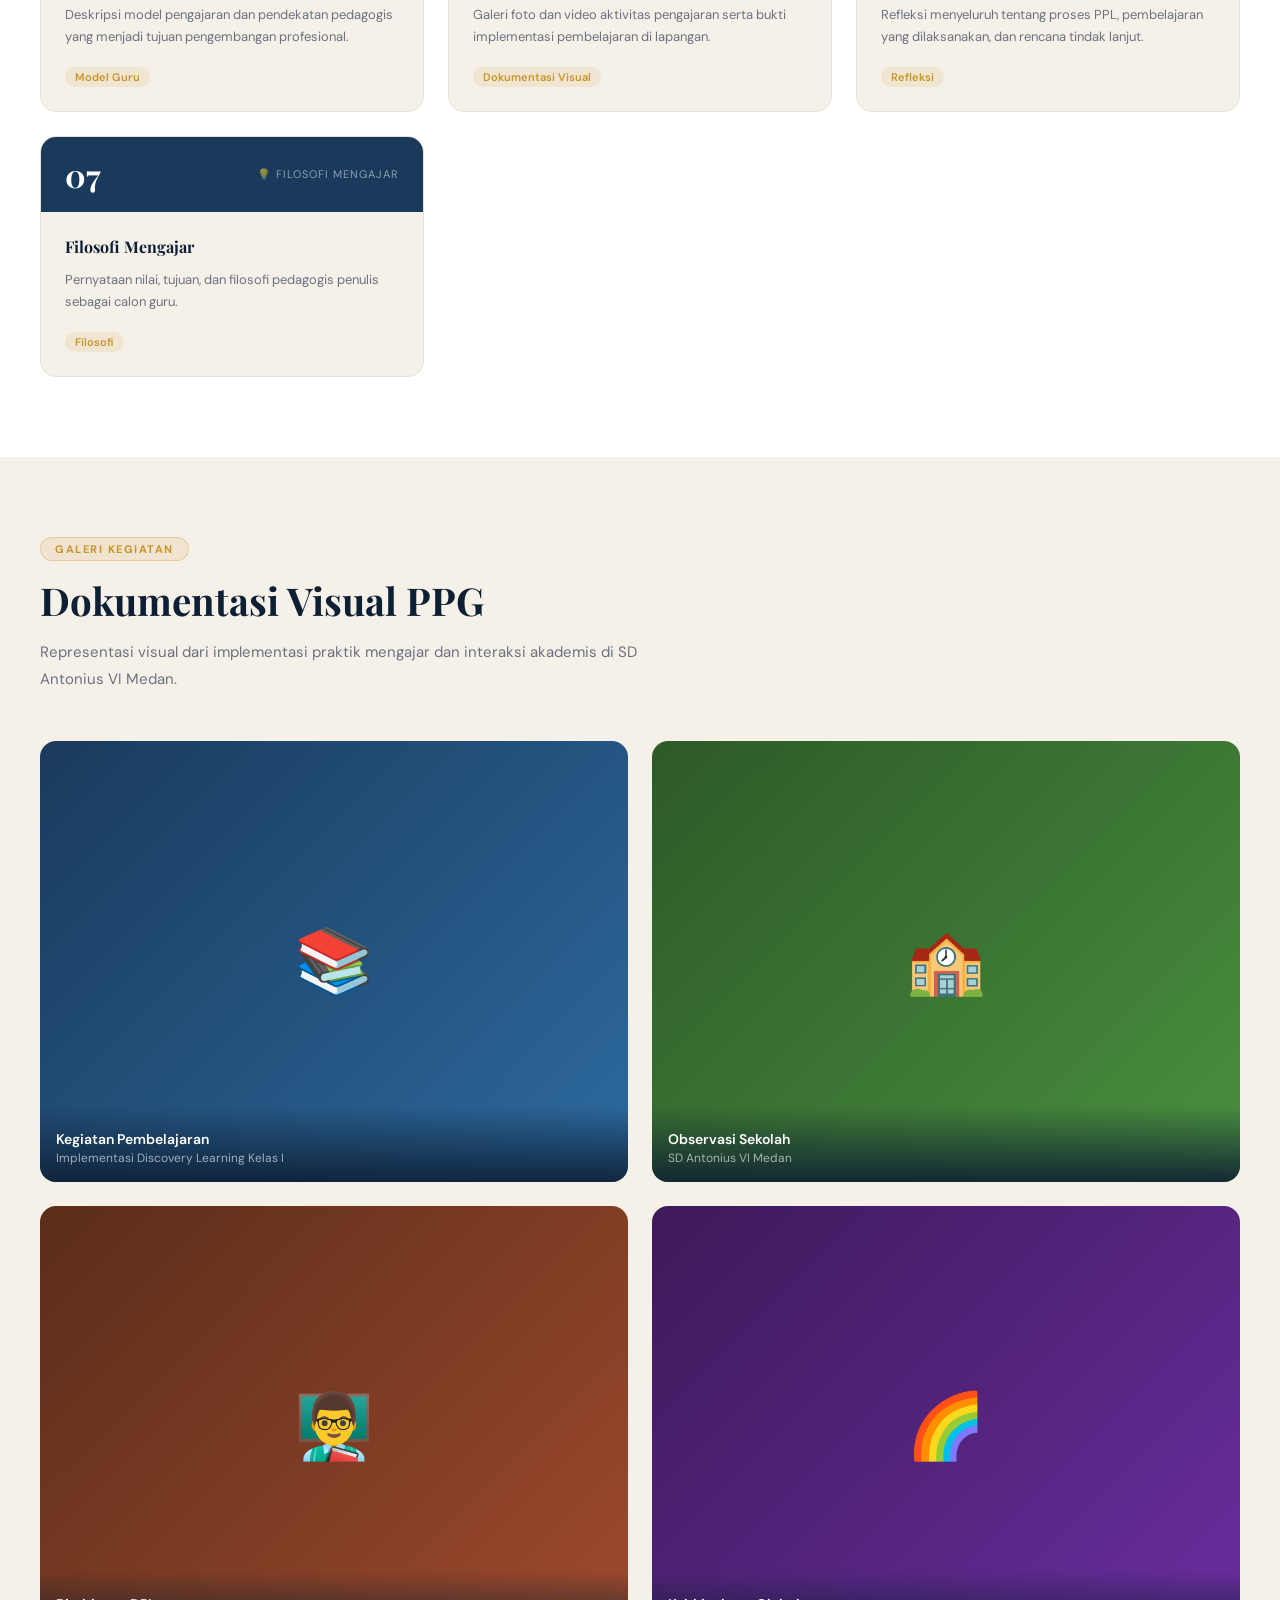
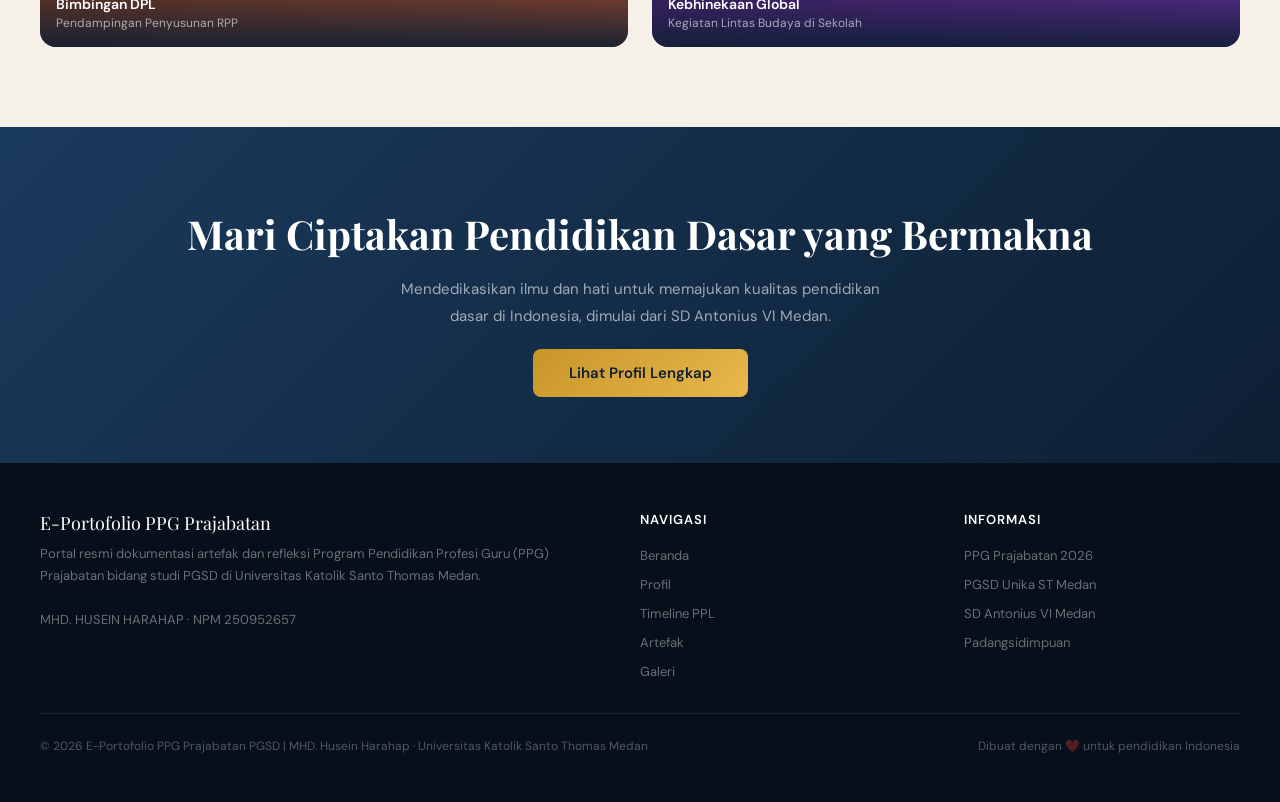
==== commit 07d2ec4b: "update" ====
--- a/index.html
+++ b/index.html
@@ -206,15 +206,14 @@
           </div>
         </div>
         <div class="detail-card">
-          <h3>Portofolio</h3>
+          <h3>Kompetensi Unggulan</h3>
           <div class="competency-grid">
-            <div class="comp-item"><span class="comp-icon">👤</span><span class="comp-text">Profil Mahasiswa</span></div>
-            <div class="comp-item"><span class="comp-icon">🗂️</span><span class="comp-text">Artefak Produk</span></div>
-            <div class="comp-item"><span class="comp-icon">📎</span><span class="comp-text">Lampiran</span></div>
-            <div class="comp-item"><span class="comp-icon">👩‍🏫</span><span class="comp-text">Model Guru yang Dituju</span></div>
-            <div class="comp-item"><span class="comp-icon">📸</span><span class="comp-text">Dokumentasi</span></div>
-            <div class="comp-item"><span class="comp-icon">✍️</span><span class="comp-text">Refleksi Akhir</span></div>
-            <div class="comp-item"><span class="comp-icon">💡</span><span class="comp-text">Filosofi Mengajar</span></div>
+            <div class="comp-item"><span class="comp-icon">✨</span><span class="comp-text">Pembelajaran Berdiferensiasi</span></div>
+            <div class="comp-item"><span class="comp-icon">🔍</span><span class="comp-text">Discovery Learning</span></div>
+            <div class="comp-item"><span class="comp-icon">📖</span><span class="comp-text">Literasi & Numerasi SD</span></div>
+            <div class="comp-item"><span class="comp-icon">🌈</span><span class="comp-text">Kebhinekaan Global</span></div>
+            <div class="comp-item"><span class="comp-icon">🧑‍🤝‍🧑</span><span class="comp-text">Profil Pelajar Pancasila</span></div>
+            <div class="comp-item"><span class="comp-icon">📊</span><span class="comp-text">Asesmen Autentik</span></div>
           </div>
         </div>
         <div class="detail-card">
@@ -348,51 +347,59 @@
     </div>
     <div class="artefak-grid">
       <div class="artefak-card">
-        <div class="artefak-num">01 <span>Observasi</span></div>
-        <div class="artefak-body">
-          <h3>Laporan Hasil Observasi</h3>
-          <p>Analisis mendalam lingkungan belajar, budaya sekolah, dan karakteristik peserta didik Kelas I SD Antonius VI Medan.</p>
-          <span class="artefak-tag">SD Antonius VI · Kelas I</span>
-        </div>
-      </div>
-      <div class="artefak-card">
-        <div class="artefak-num">02 <span>Perangkat Ajar</span></div>
-        <div class="artefak-body">
-          <h3>Modul Ajar & RPP</h3>
-          <p>Penyusunan Modul Ajar berbasis Discovery Learning yang mengintegrasikan Profil Pelajar Pancasila untuk Kelas I SD.</p>
-          <span class="artefak-tag">Discovery Learning · PGSD</span>
-        </div>
-      </div>
-      <div class="artefak-card">
-        <div class="artefak-num">03 <span>PTK</span></div>
-        <div class="artefak-body">
-          <h3>Penelitian Tindakan Kelas</h3>
-          <p>PTK peningkatan keterlibatan belajar siswa kelas I berkemampuan rendah melalui Discovery Learning pada mata pelajaran Bahasa Indonesia.</p>
-          <span class="artefak-tag">PTK · Bahasa Indonesia</span>
-        </div>
-      </div>
-      <div class="artefak-card">
-        <div class="artefak-num">04 <span>Asesmen</span></div>
-        <div class="artefak-body">
-          <h3>Instrumen Penilaian</h3>
-          <p>Lembar observasi, rubrik penilaian autentik, dan instrumen asesmen sumatif untuk mengukur perkembangan hasil belajar siswa.</p>
-          <span class="artefak-tag">Asesmen Autentik</span>
-        </div>
-      </div>
-      <div class="artefak-card">
-        <div class="artefak-num">05 <span>Refleksi</span></div>
-        <div class="artefak-body">
-          <h3>Portofolio Reflektif</h3>
-          <p>Refleksi kritis berbasis POLIKROM dengan kerangka teori Culturally Responsive Teaching, UDL, dan Profil Pelajar Pancasila.</p>
-          <span class="artefak-tag">Kebhinekaan Global · POLIKROM</span>
-        </div>
-      </div>
-      <div class="artefak-card">
-        <div class="artefak-num">06 <span>Etika</span></div>
-        <div class="artefak-body">
-          <h3>Etika Profesi Kependidikan</h3>
-          <p>Laporan kelompok analisis kasus etika batas peran konselor dalam konteks etika profesi kependidikan di sekolah dasar.</p>
-          <span class="artefak-tag">Etika Profesi · Kelompok</span>
+        <div class="artefak-num">01 <span>👤 Profil Mahasiswa</span></div>
+        <div class="artefak-body">
+          <h3>Profil Mahasiswa</h3>
+          <p>Data identitas, latar belakang, dan ringkasan kompetensi yang dicapai selama PPG.</p>
+          <span class="artefak-tag">Profil Mahasiswa</span>
+        </div>
+      </div>
+      <div class="artefak-card">
+        <div class="artefak-num">02 <span>🧾 Artefak Produk</span></div>
+        <div class="artefak-body">
+          <h3>Artefak Produk</h3>
+          <p>Kumpulan produk pembelajaran: RPP, modul, lembar kerja, dan bahan ajar lain yang dihasilkan.</p>
+          <span class="artefak-tag">Perangkat Ajar</span>
+        </div>
+      </div>
+      <div class="artefak-card">
+        <div class="artefak-num">03 <span>📎 Lampiran</span></div>
+        <div class="artefak-body">
+          <h3>Lampiran</h3>
+          <p>Dokumen pendukung seperti sertifikat, surat tugas, dan lampiran administrasi lainnya.</p>
+          <span class="artefak-tag">Lampiran</span>
+        </div>
+      </div>
+      <div class="artefak-card">
+        <div class="artefak-num">04 <span>🧑‍🏫 Model Guru yang Dituju</span></div>
+        <div class="artefak-body">
+          <h3>Model Guru yang Dituju</h3>
+          <p>Deskripsi model pengajaran dan pendekatan pedagogis yang menjadi tujuan pengembangan profesional.</p>
+          <span class="artefak-tag">Model Guru</span>
+        </div>
+      </div>
+      <div class="artefak-card">
+        <div class="artefak-num">05 <span>📷 Dokumentasi</span></div>
+        <div class="artefak-body">
+          <h3>Dokumentasi</h3>
+          <p>Galeri foto dan video aktivitas pengajaran serta bukti implementasi pembelajaran di lapangan.</p>
+          <span class="artefak-tag">Dokumentasi Visual</span>
+        </div>
+      </div>
+      <div class="artefak-card">
+        <div class="artefak-num">06 <span>📝 Refleksi Akhir</span></div>
+        <div class="artefak-body">
+          <h3>Refleksi Akhir</h3>
+          <p>Refleksi menyeluruh tentang proses PPL, pembelajaran yang dilaksanakan, dan rencana tindak lanjut.</p>
+          <span class="artefak-tag">Refleksi</span>
+        </div>
+      </div>
+      <div class="artefak-card">
+        <div class="artefak-num">07 <span>💡 Filosofi Mengajar</span></div>
+        <div class="artefak-body">
+          <h3>Filosofi Mengajar</h3>
+          <p>Pernyataan nilai, tujuan, dan filosofi pedagogis penulis sebagai calon guru.</p>
+          <span class="artefak-tag">Filosofi</span>
         </div>
       </div>
     </div>
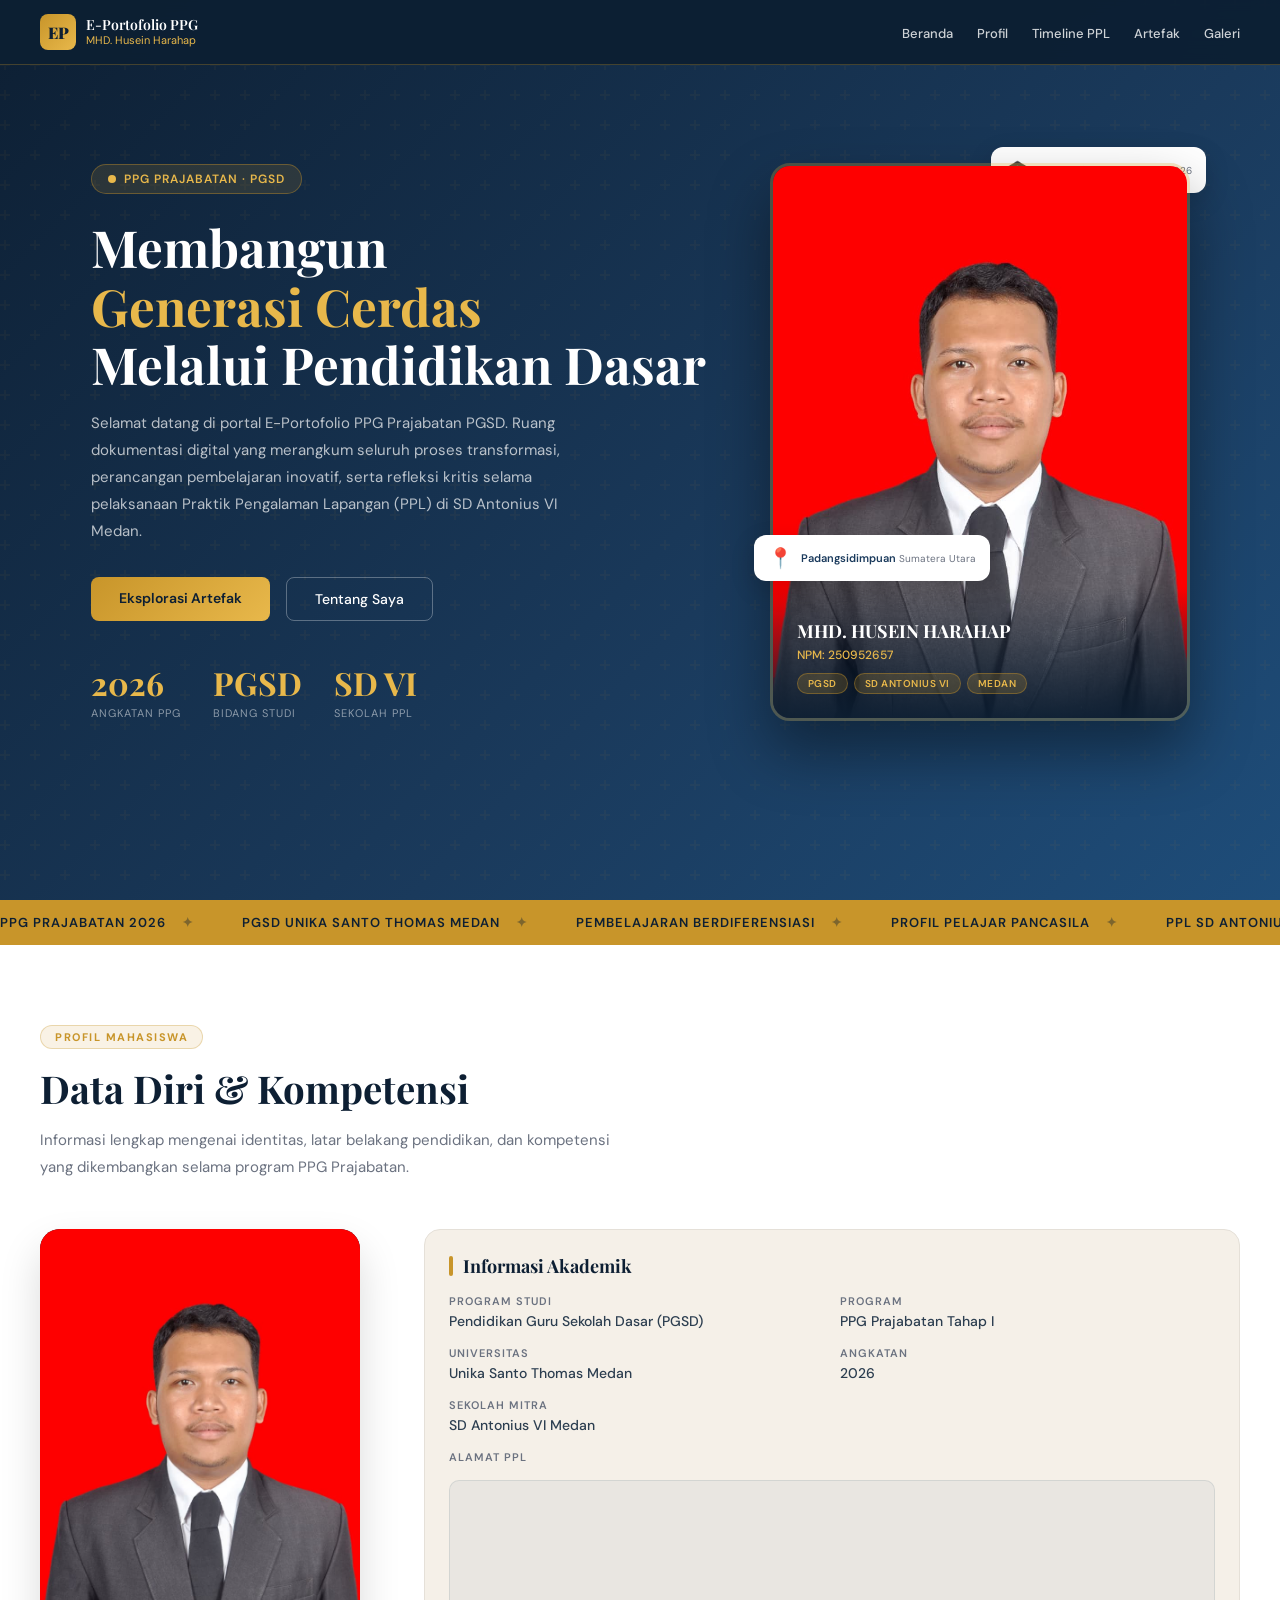
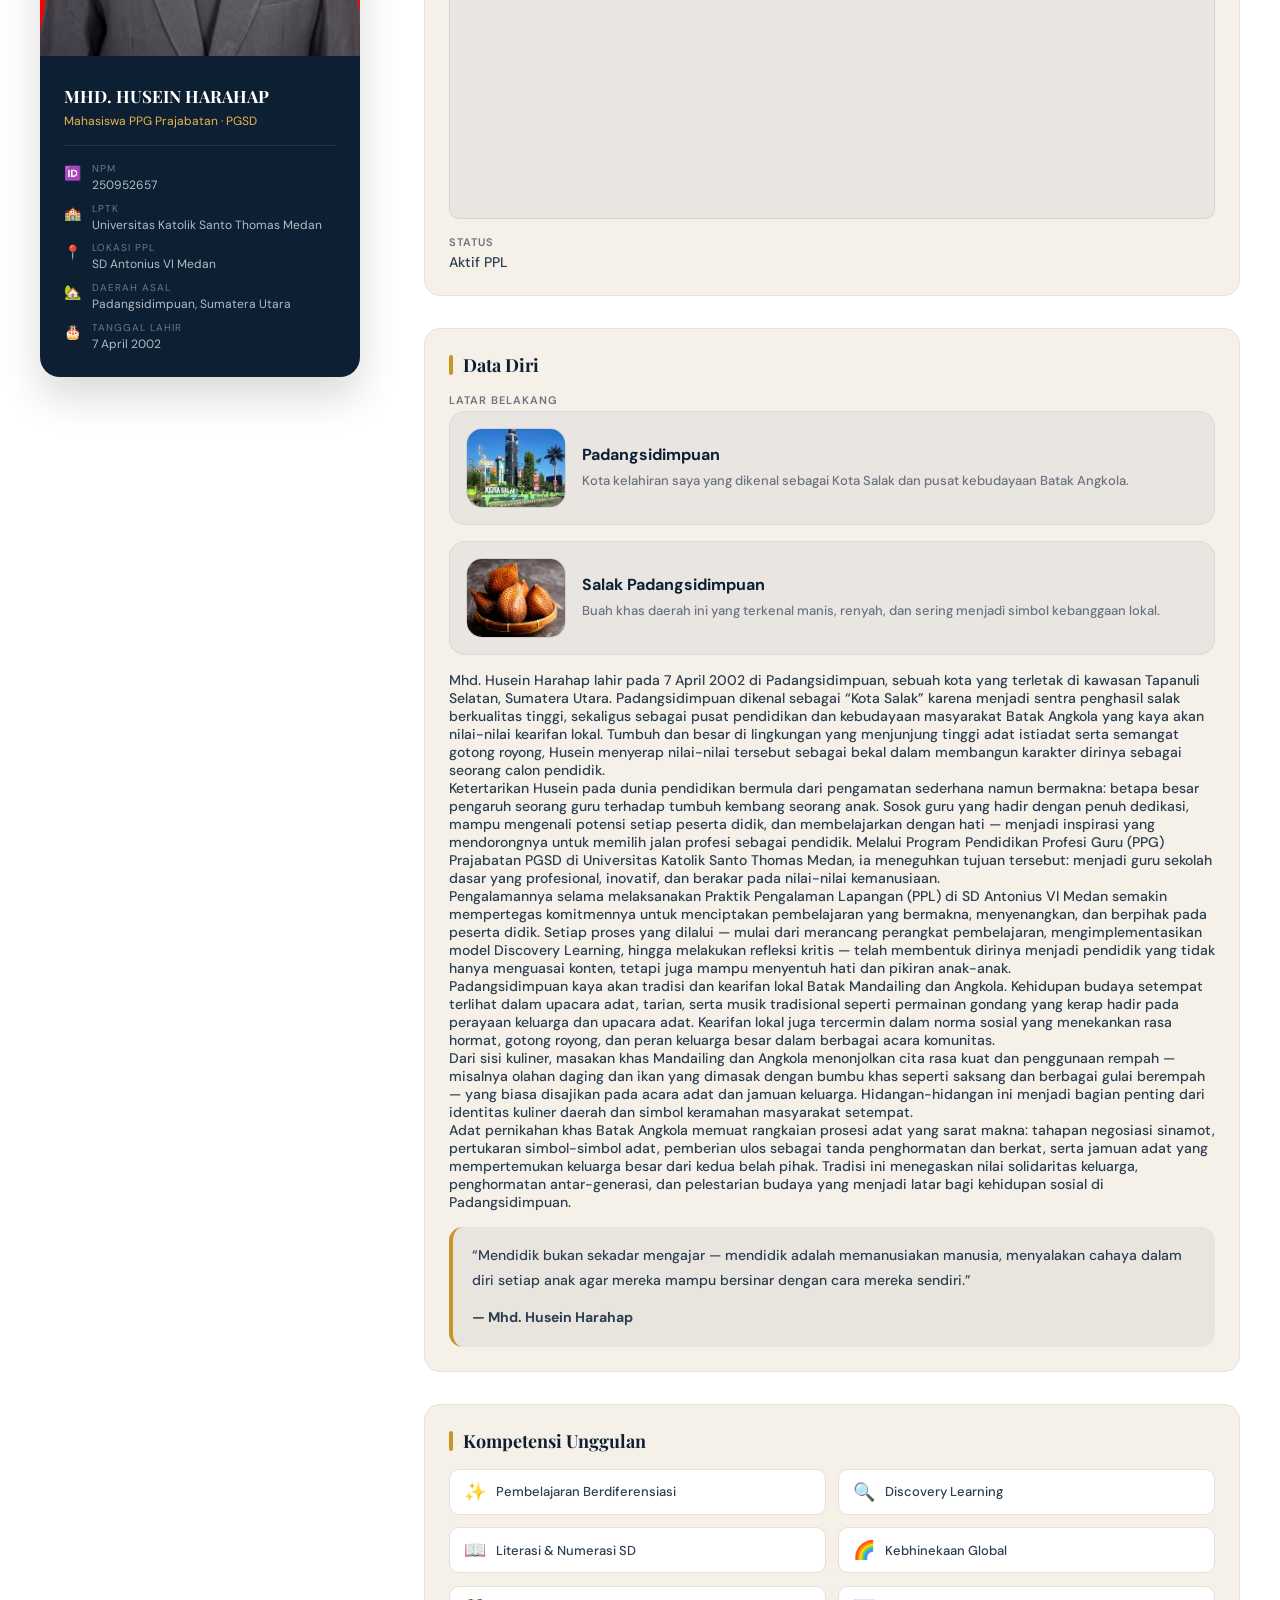
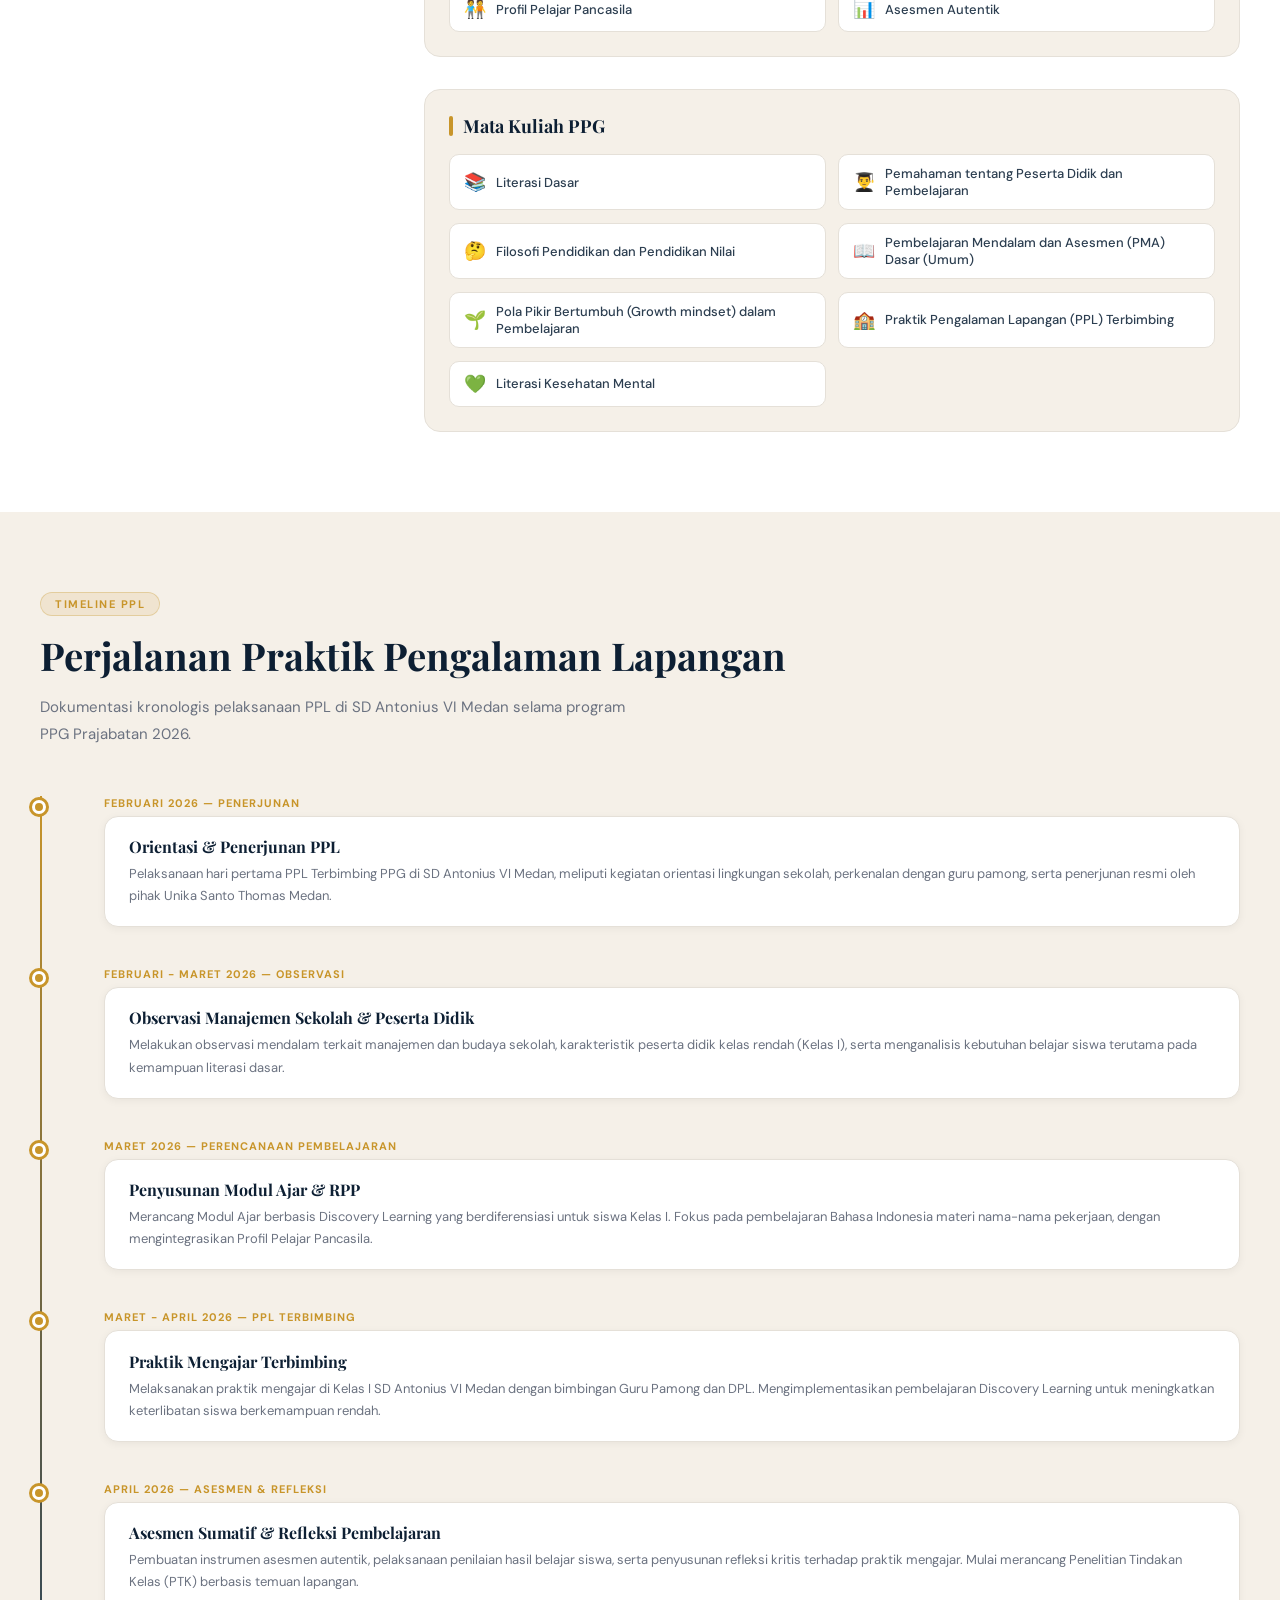
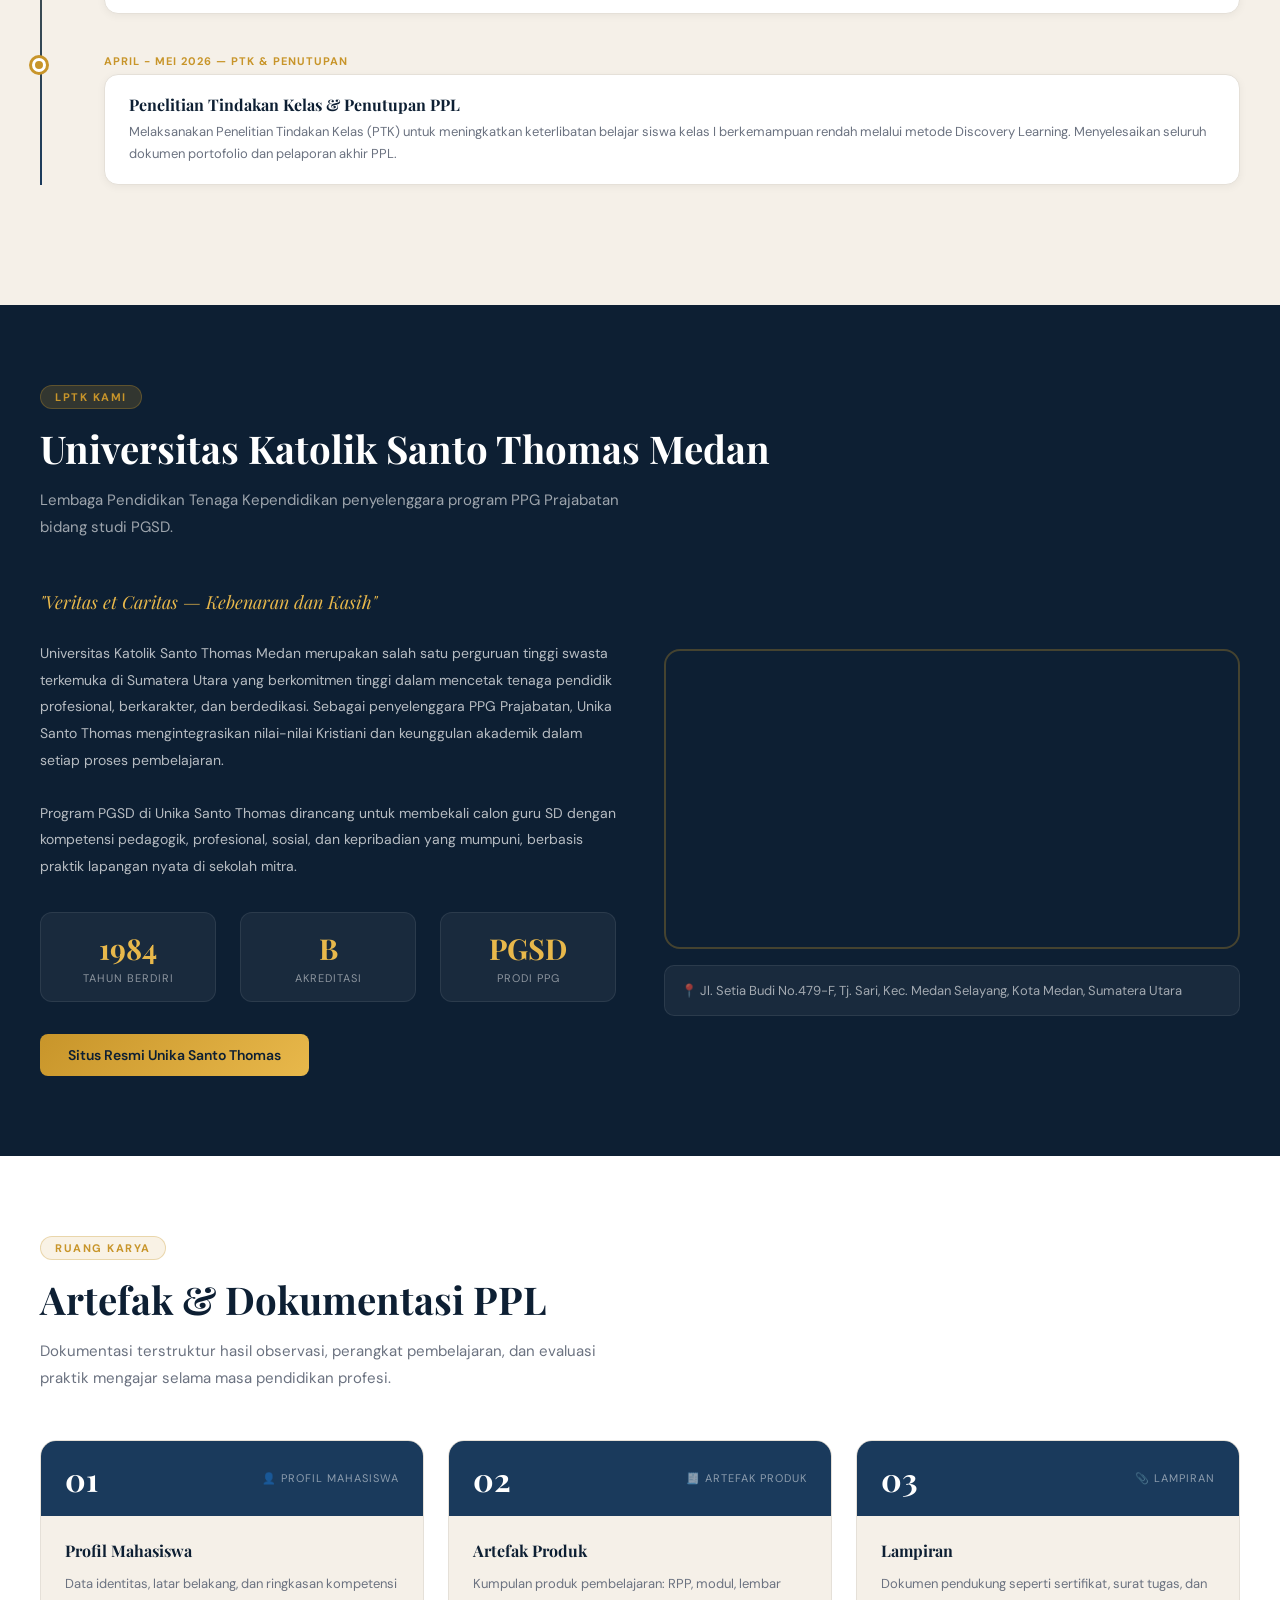
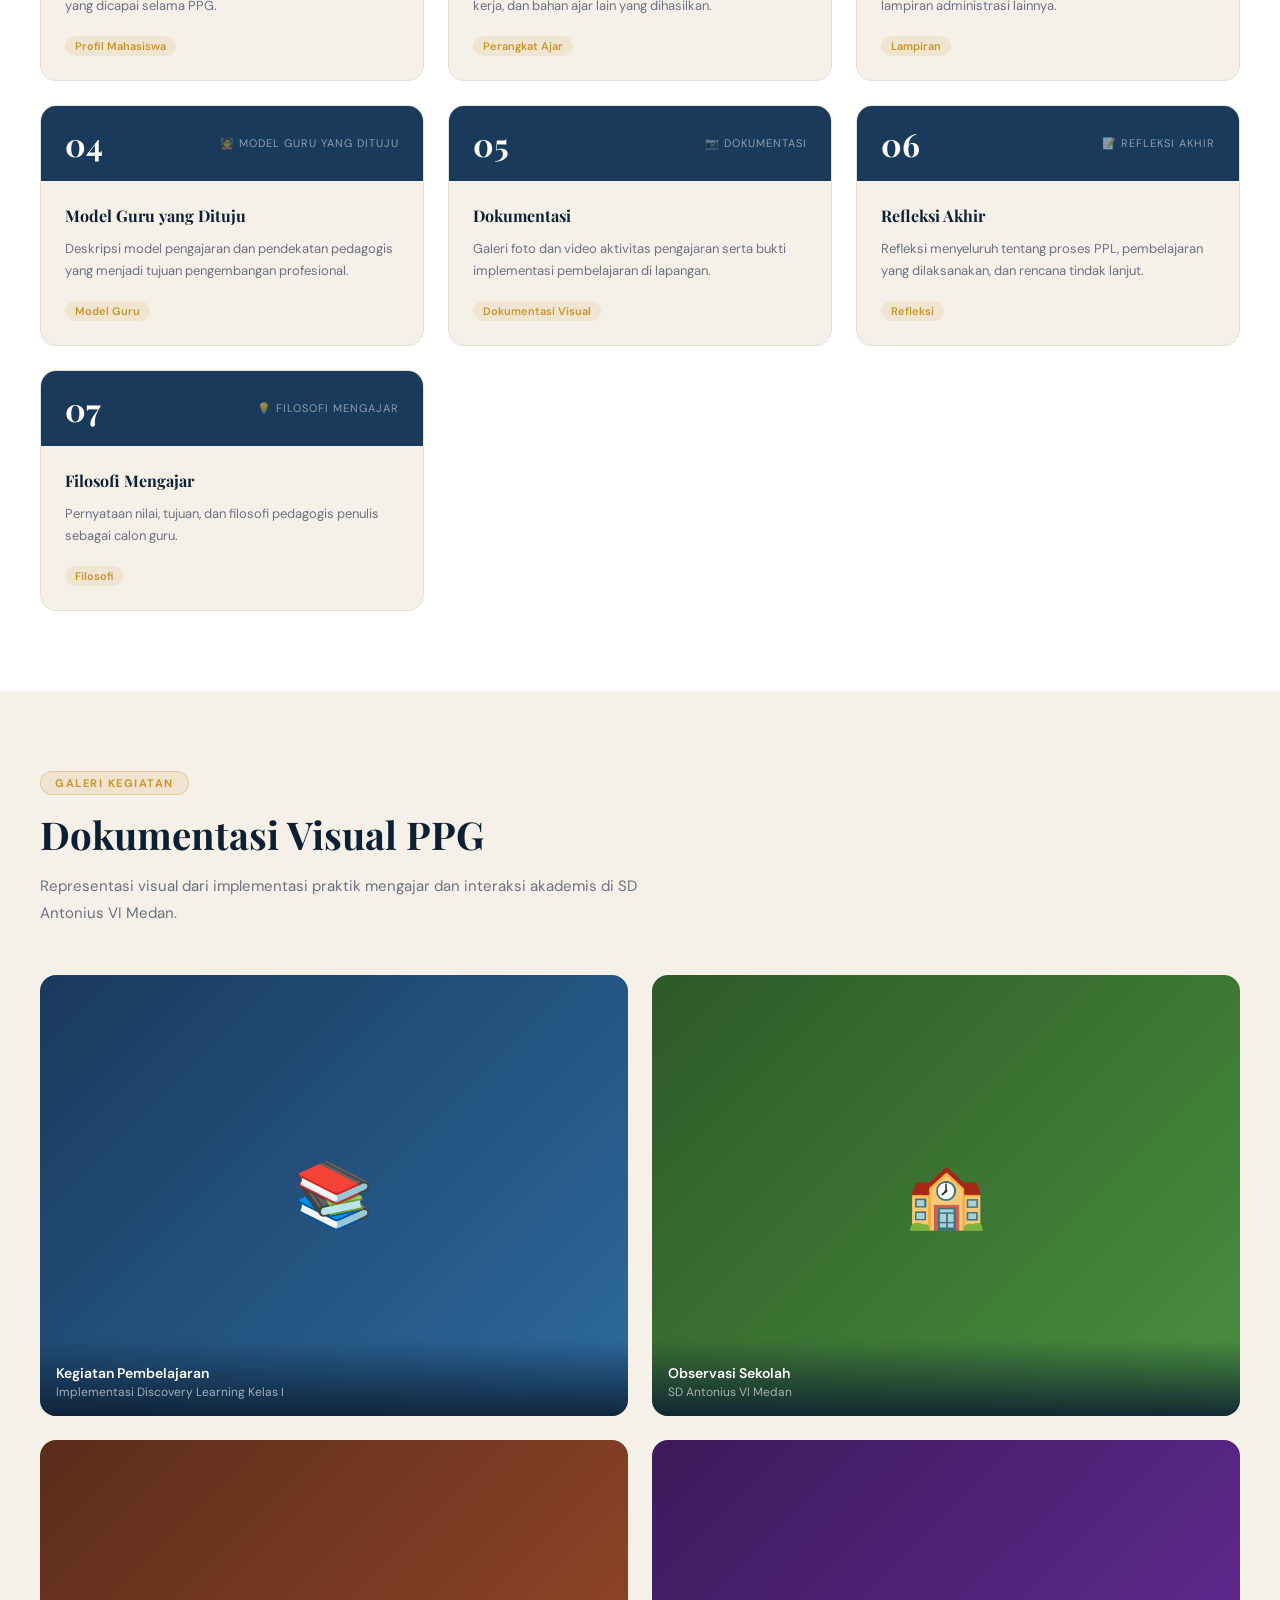
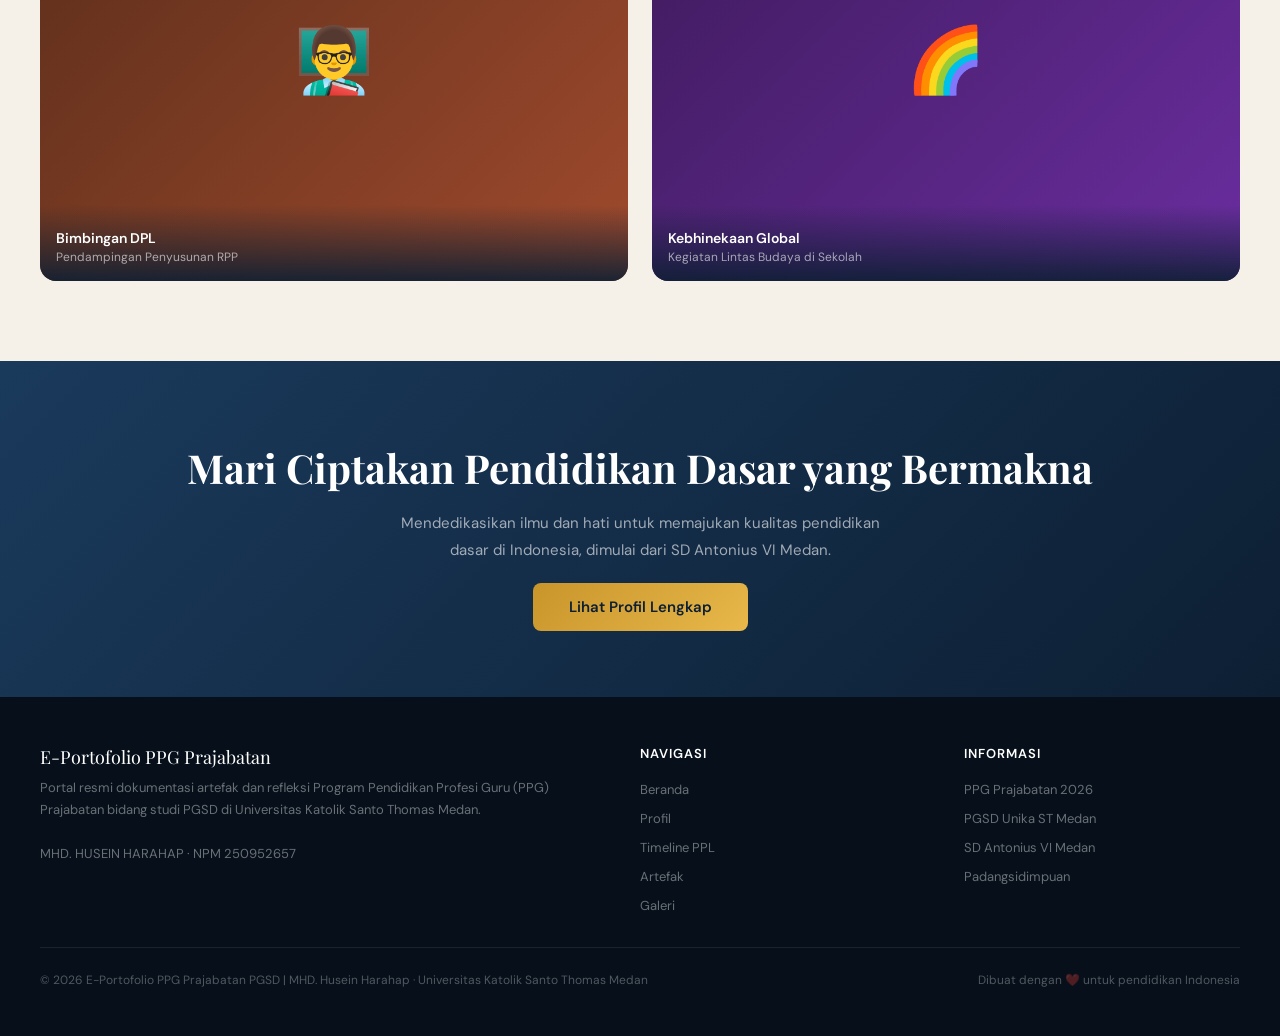
==== commit 7e61bb9b: "update" ====
--- a/index.html
+++ b/index.html
@@ -198,6 +198,13 @@
               <p>Mhd. Husein Harahap lahir pada 7 April 2002 di Padangsidimpuan, sebuah kota yang terletak di kawasan Tapanuli Selatan, Sumatera Utara. Padangsidimpuan dikenal sebagai “Kota Salak” karena menjadi sentra penghasil salak berkualitas tinggi, sekaligus sebagai pusat pendidikan dan kebudayaan masyarakat Batak Angkola yang kaya akan nilai-nilai kearifan lokal. Tumbuh dan besar di lingkungan yang menjunjung tinggi adat istiadat serta semangat gotong royong, Husein menyerap nilai-nilai tersebut sebagai bekal dalam membangun karakter dirinya sebagai seorang calon pendidik.</p>
               <p>Ketertarikan Husein pada dunia pendidikan bermula dari pengamatan sederhana namun bermakna: betapa besar pengaruh seorang guru terhadap tumbuh kembang seorang anak. Sosok guru yang hadir dengan penuh dedikasi, mampu mengenali potensi setiap peserta didik, dan membelajarkan dengan hati — menjadi inspirasi yang mendorongnya untuk memilih jalan profesi sebagai pendidik. Melalui Program Pendidikan Profesi Guru (PPG) Prajabatan PGSD di Universitas Katolik Santo Thomas Medan, ia meneguhkan tujuan tersebut: menjadi guru sekolah dasar yang profesional, inovatif, dan berakar pada nilai-nilai kemanusiaan.</p>
               <p>Pengalamannya selama melaksanakan Praktik Pengalaman Lapangan (PPL) di SD Antonius VI Medan semakin mempertegas komitmennya untuk menciptakan pembelajaran yang bermakna, menyenangkan, dan berpihak pada peserta didik. Setiap proses yang dilalui — mulai dari merancang perangkat pembelajaran, mengimplementasikan model Discovery Learning, hingga melakukan refleksi kritis — telah membentuk dirinya menjadi pendidik yang tidak hanya menguasai konten, tetapi juga mampu menyentuh hati dan pikiran anak-anak.</p>
+
+              <p>Padangsidimpuan kaya akan tradisi dan kearifan lokal Batak Mandailing dan Angkola. Kehidupan budaya setempat terlihat dalam upacara adat, tarian, serta musik tradisional seperti permainan gondang yang kerap hadir pada perayaan keluarga dan upacara adat. Kearifan lokal juga tercermin dalam norma sosial yang menekankan rasa hormat, gotong royong, dan peran keluarga besar dalam berbagai acara komunitas.</p>
+
+              <p>Dari sisi kuliner, masakan khas Mandailing dan Angkola menonjolkan cita rasa kuat dan penggunaan rempah — misalnya olahan daging dan ikan yang dimasak dengan bumbu khas seperti saksang dan berbagai gulai berempah — yang biasa disajikan pada acara adat dan jamuan keluarga. Hidangan-hidangan ini menjadi bagian penting dari identitas kuliner daerah dan simbol keramahan masyarakat setempat.</p>
+
+              <p>Adat pernikahan khas Batak Angkola memuat rangkaian prosesi adat yang sarat makna: tahapan negosiasi sinamot, pertukaran simbol-simbol adat, pemberian ulos sebagai tanda penghormatan dan berkat, serta jamuan adat yang mempertemukan keluarga besar dari kedua belah pihak. Tradisi ini menegaskan nilai solidaritas keluarga, penghormatan antar-generasi, dan pelestarian budaya yang menjadi latar bagi kehidupan sosial di Padangsidimpuan.</p>
+
               <div class="background-quote">
                 <p>“Mendidik bukan sekadar mengajar — mendidik adalah memanusiakan manusia, menyalakan cahaya dalam diri setiap anak agar mereka mampu bersinar dengan cara mereka sendiri.”</p>
                 <p><strong>— Mhd. Husein Harahap</strong></p>
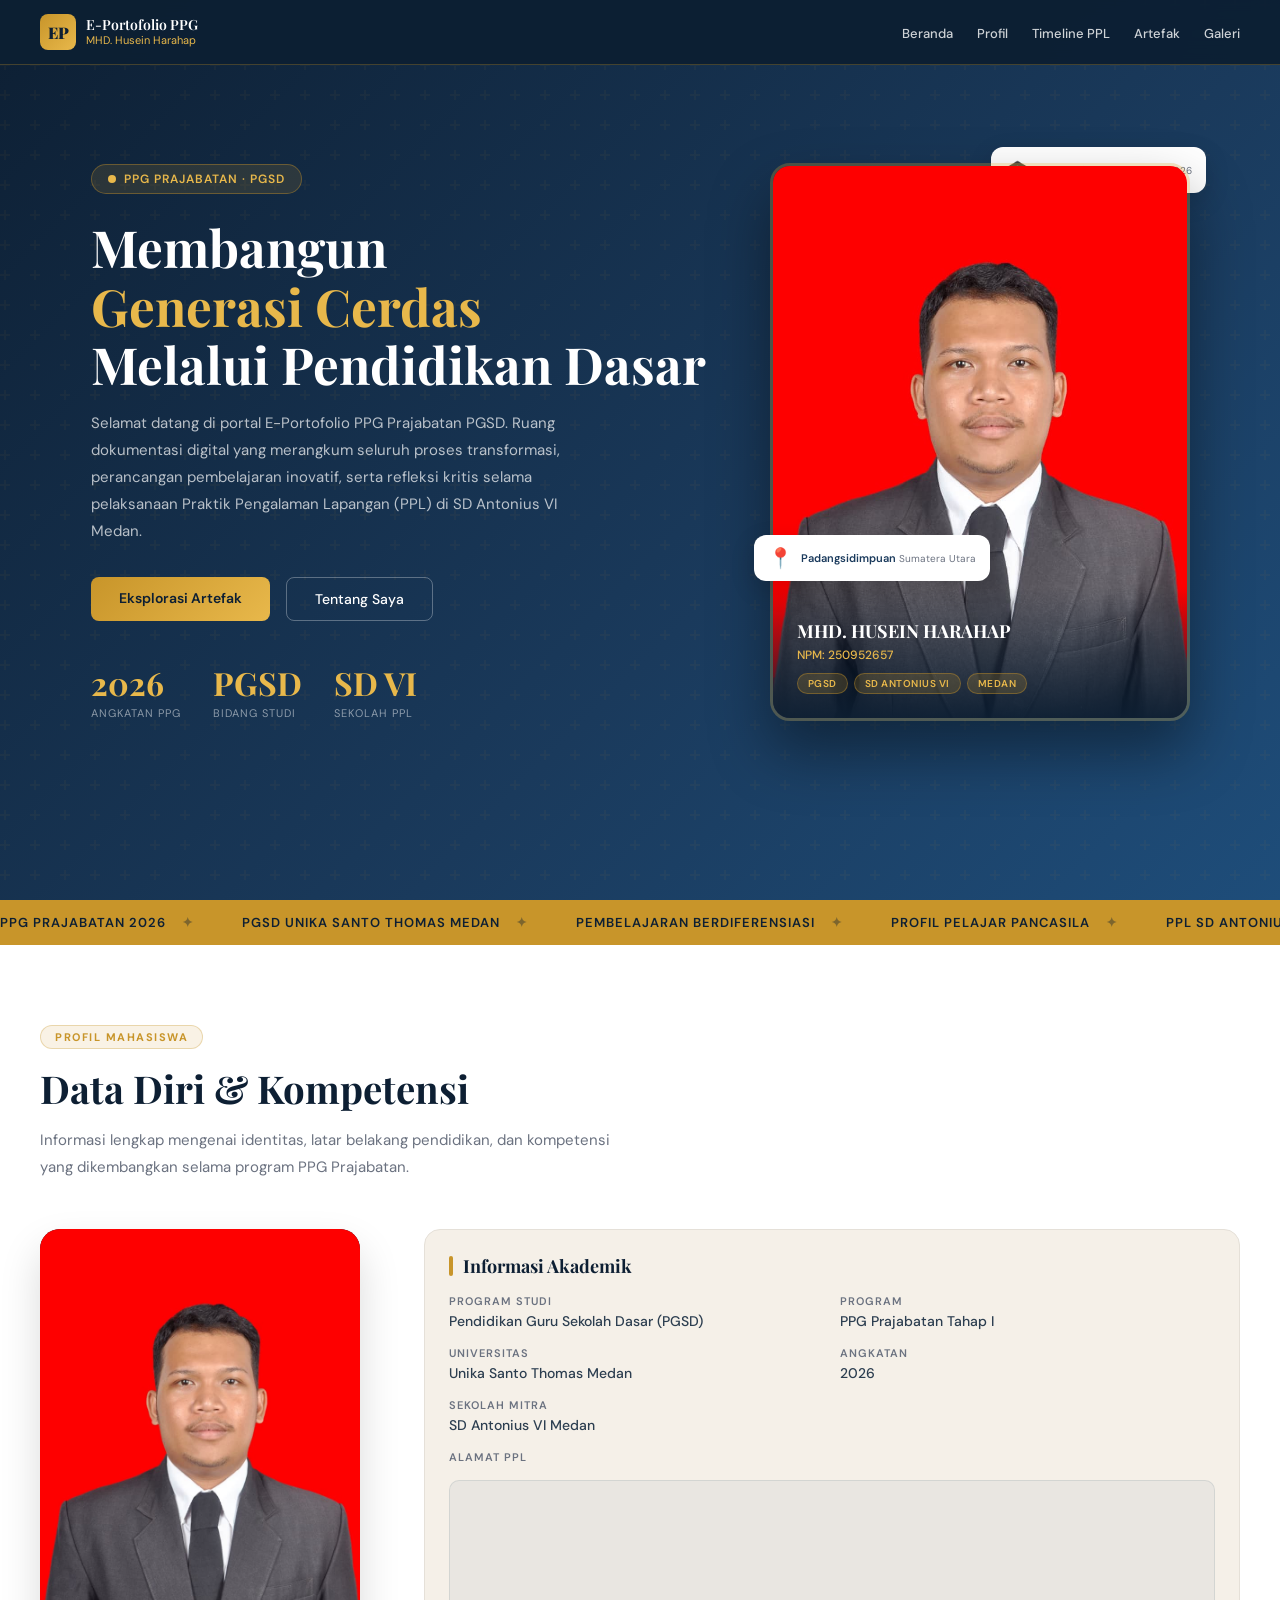
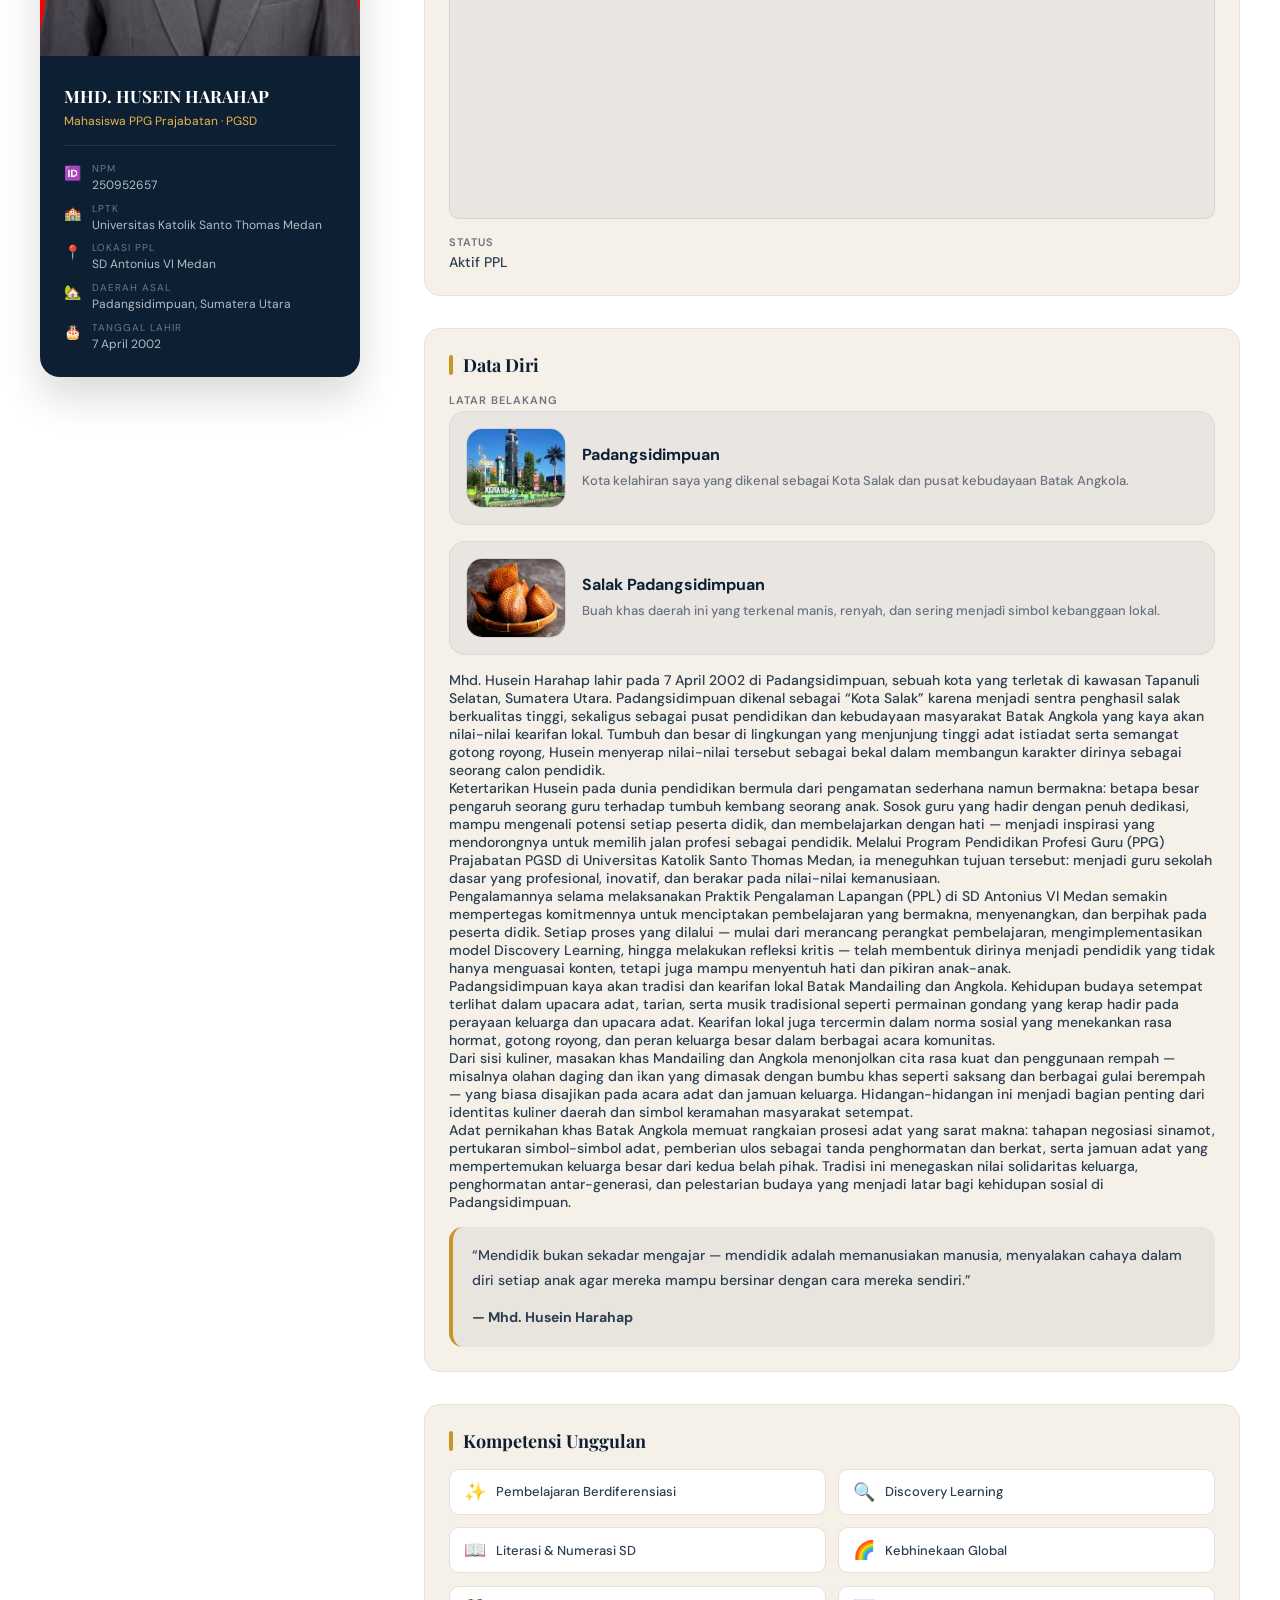
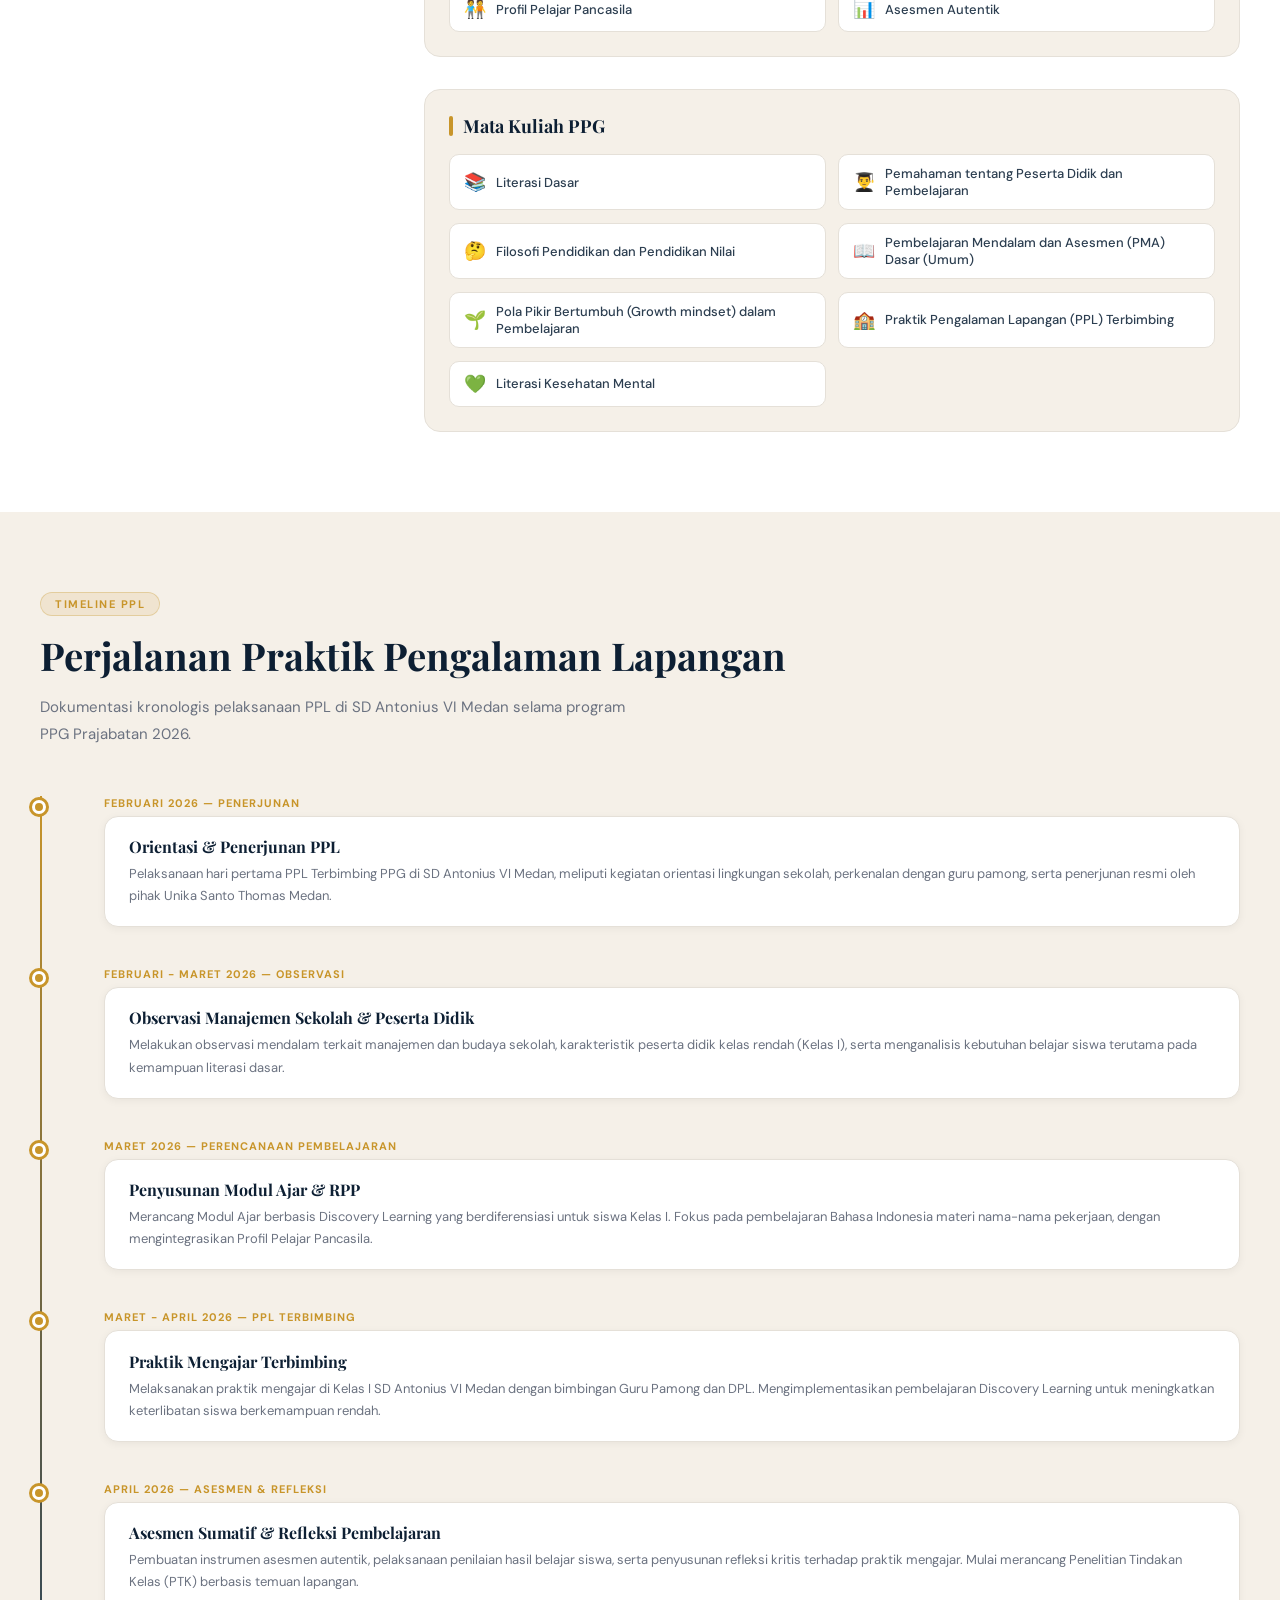
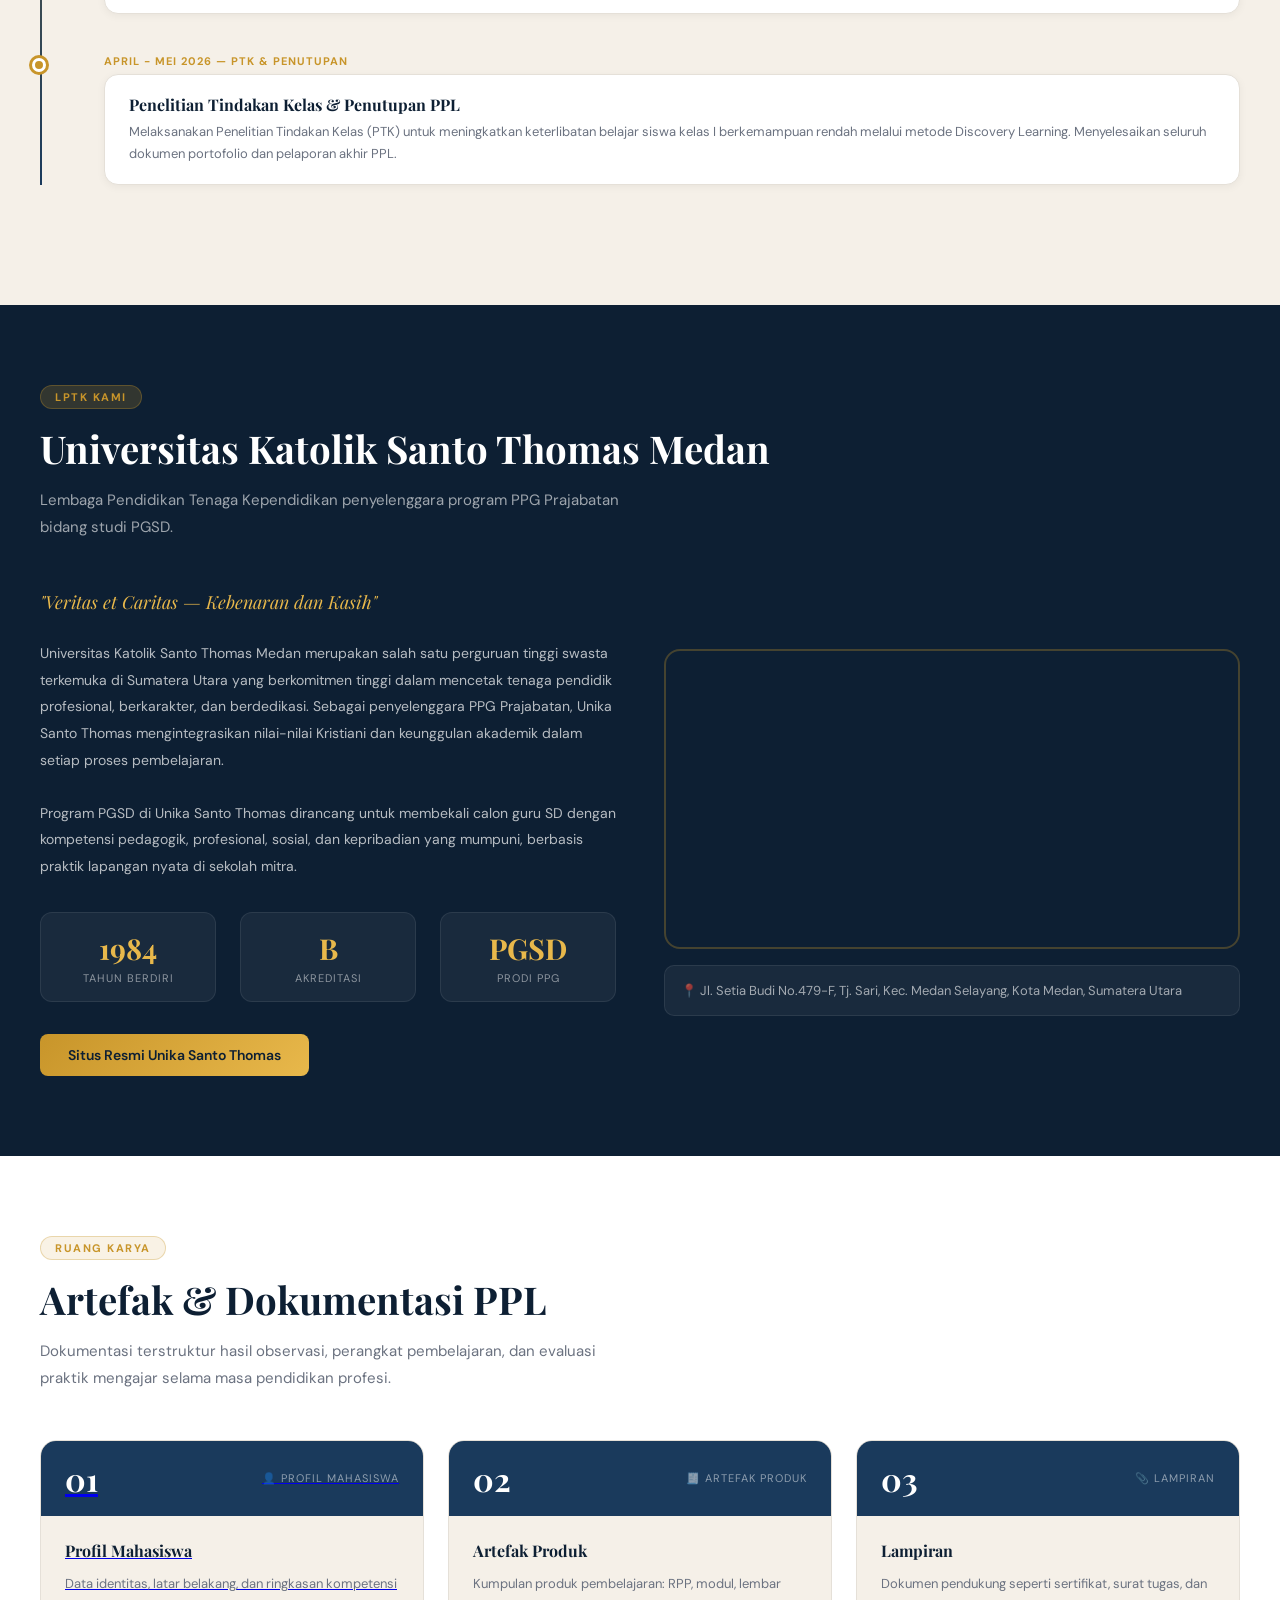
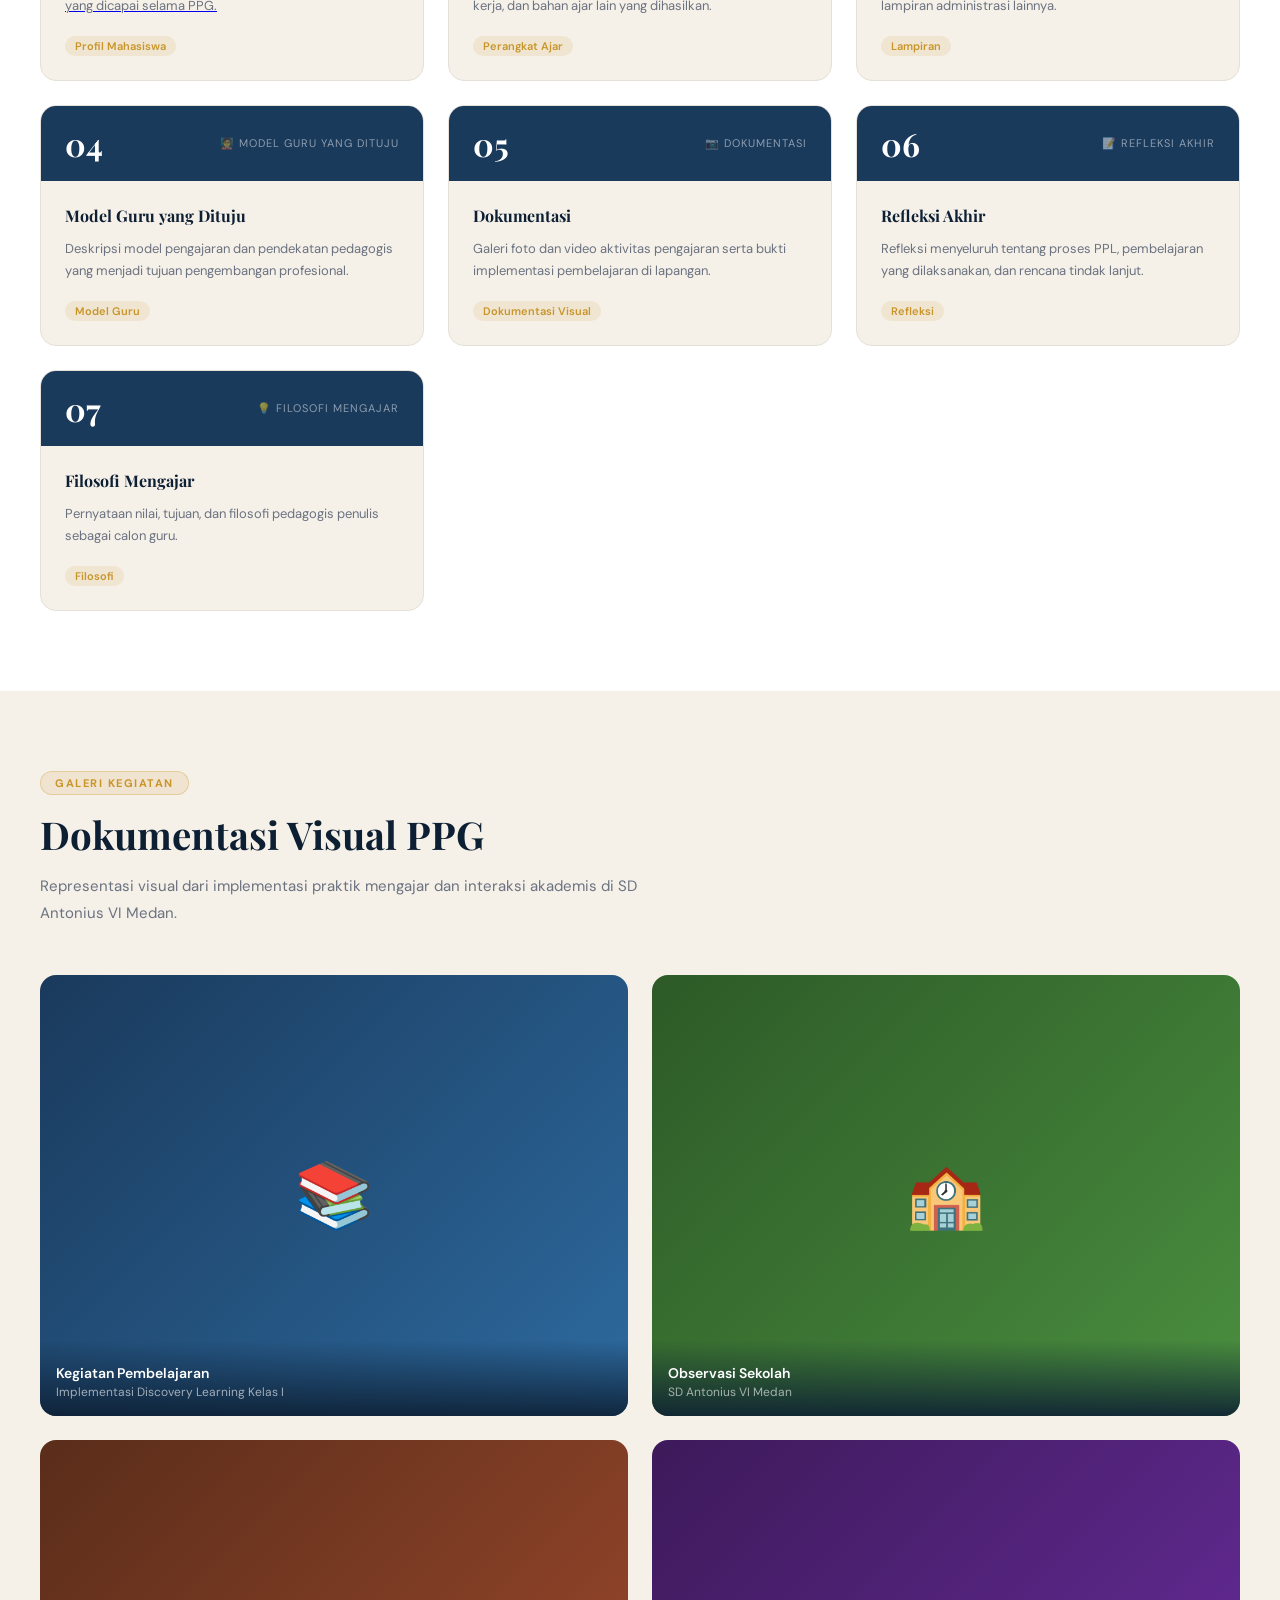
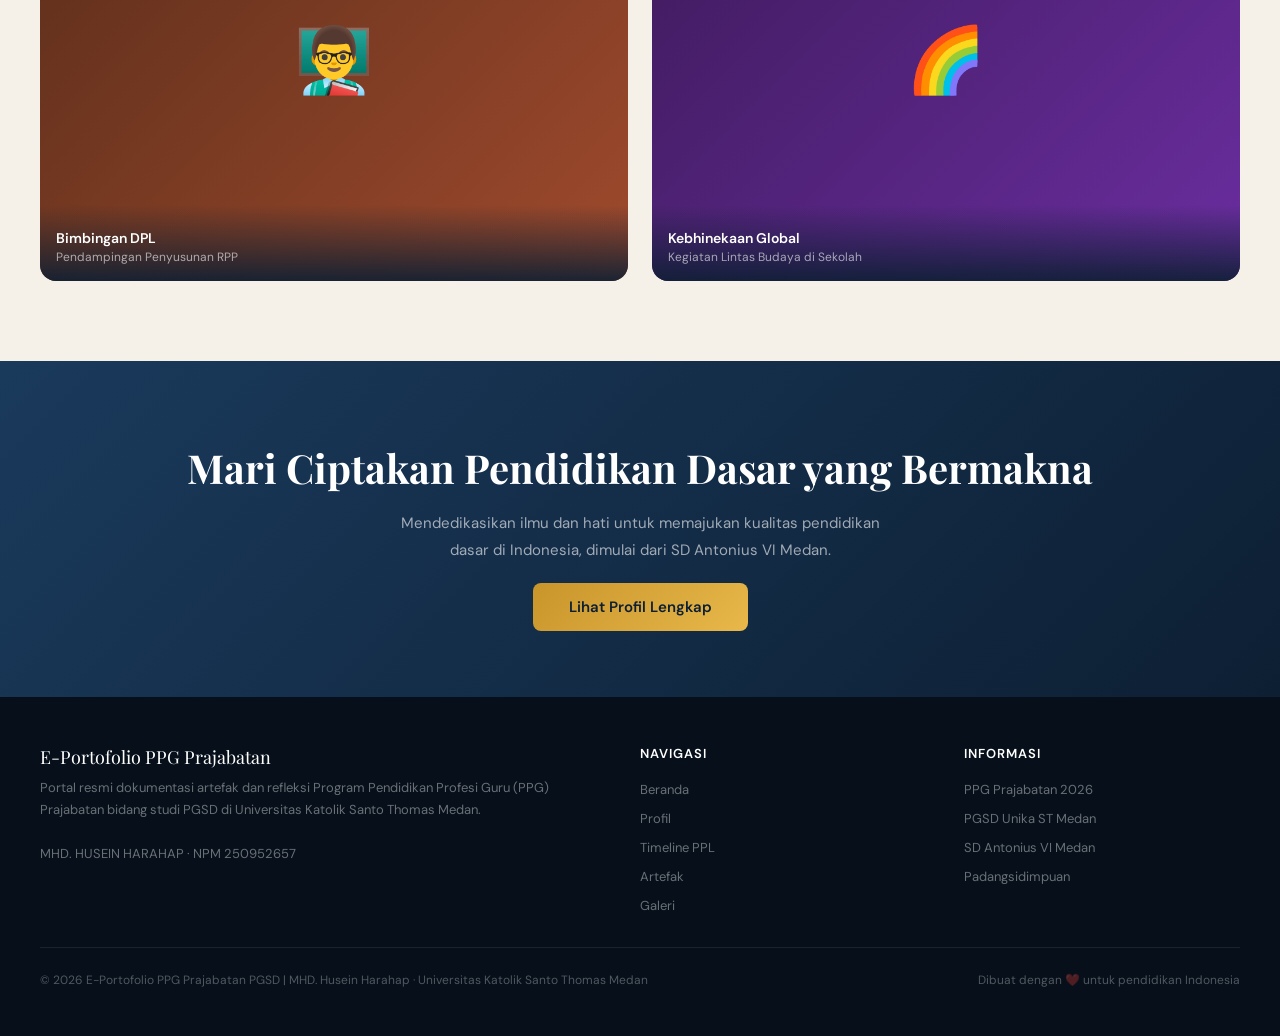
==== commit 83cf5902: "update" ====
--- a/index.html
+++ b/index.html
@@ -353,14 +353,14 @@
       <p class="section-desc">Dokumentasi terstruktur hasil observasi, perangkat pembelajaran, dan evaluasi praktik mengajar selama masa pendidikan profesi.</p>
     </div>
     <div class="artefak-grid">
-      <div class="artefak-card">
+      <a href="#profil" class="artefak-card artefak-link" aria-label="Profil Mahasiswa">
         <div class="artefak-num">01 <span>👤 Profil Mahasiswa</span></div>
         <div class="artefak-body">
           <h3>Profil Mahasiswa</h3>
           <p>Data identitas, latar belakang, dan ringkasan kompetensi yang dicapai selama PPG.</p>
           <span class="artefak-tag">Profil Mahasiswa</span>
         </div>
-      </div>
+      </a>
       <div class="artefak-card">
         <div class="artefak-num">02 <span>🧾 Artefak Produk</span></div>
         <div class="artefak-body">
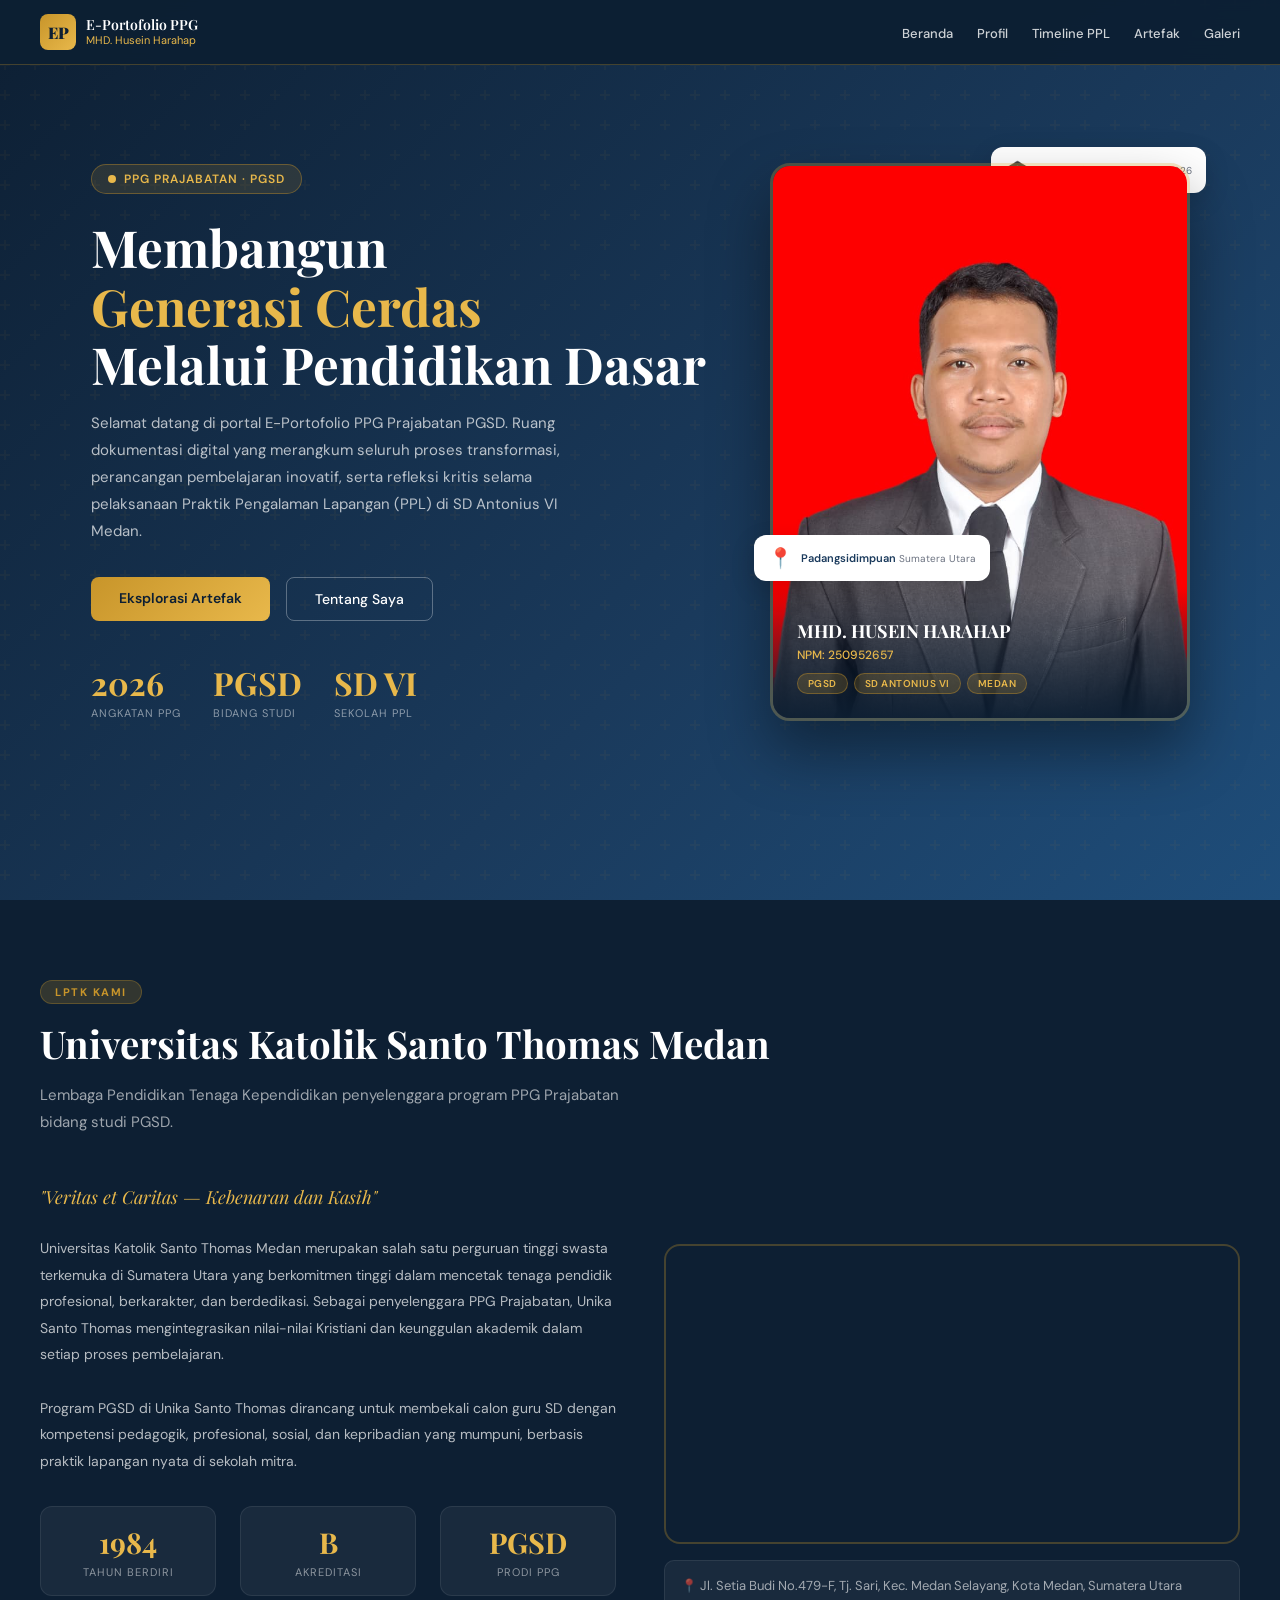
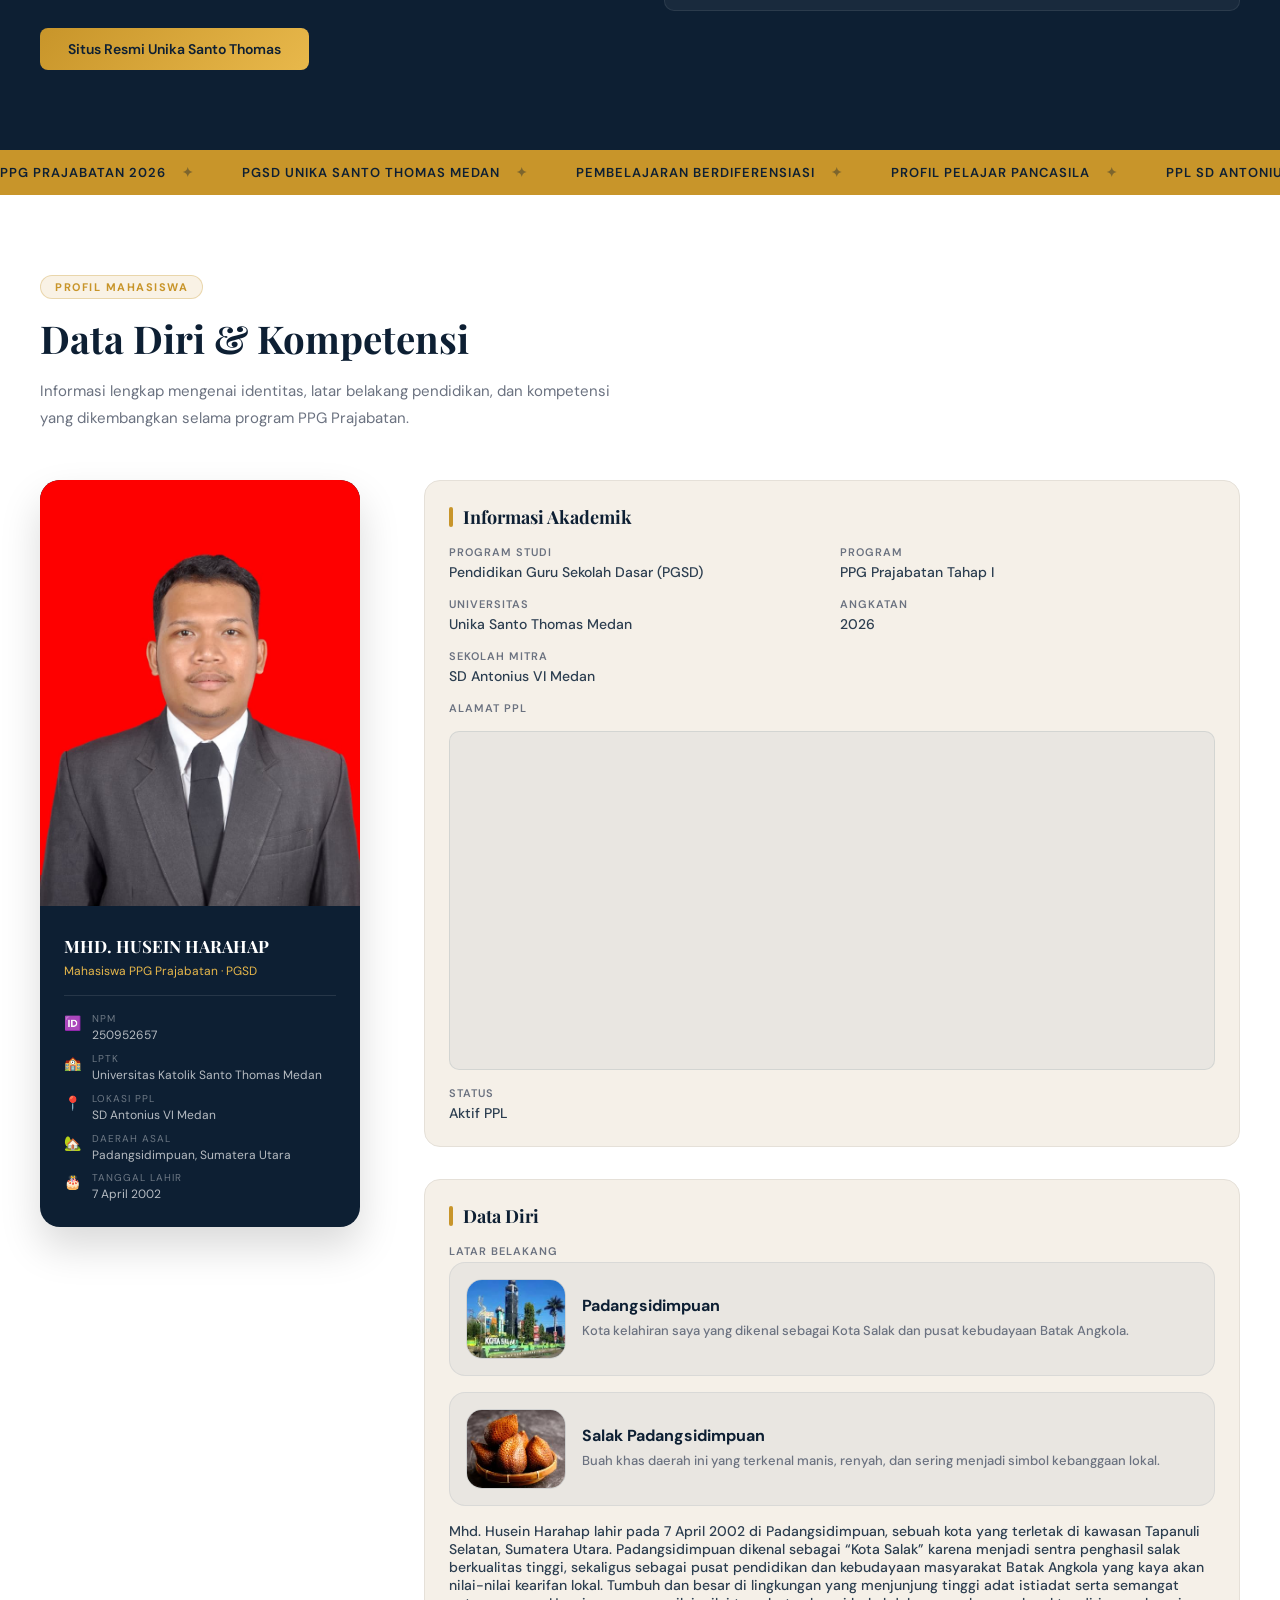
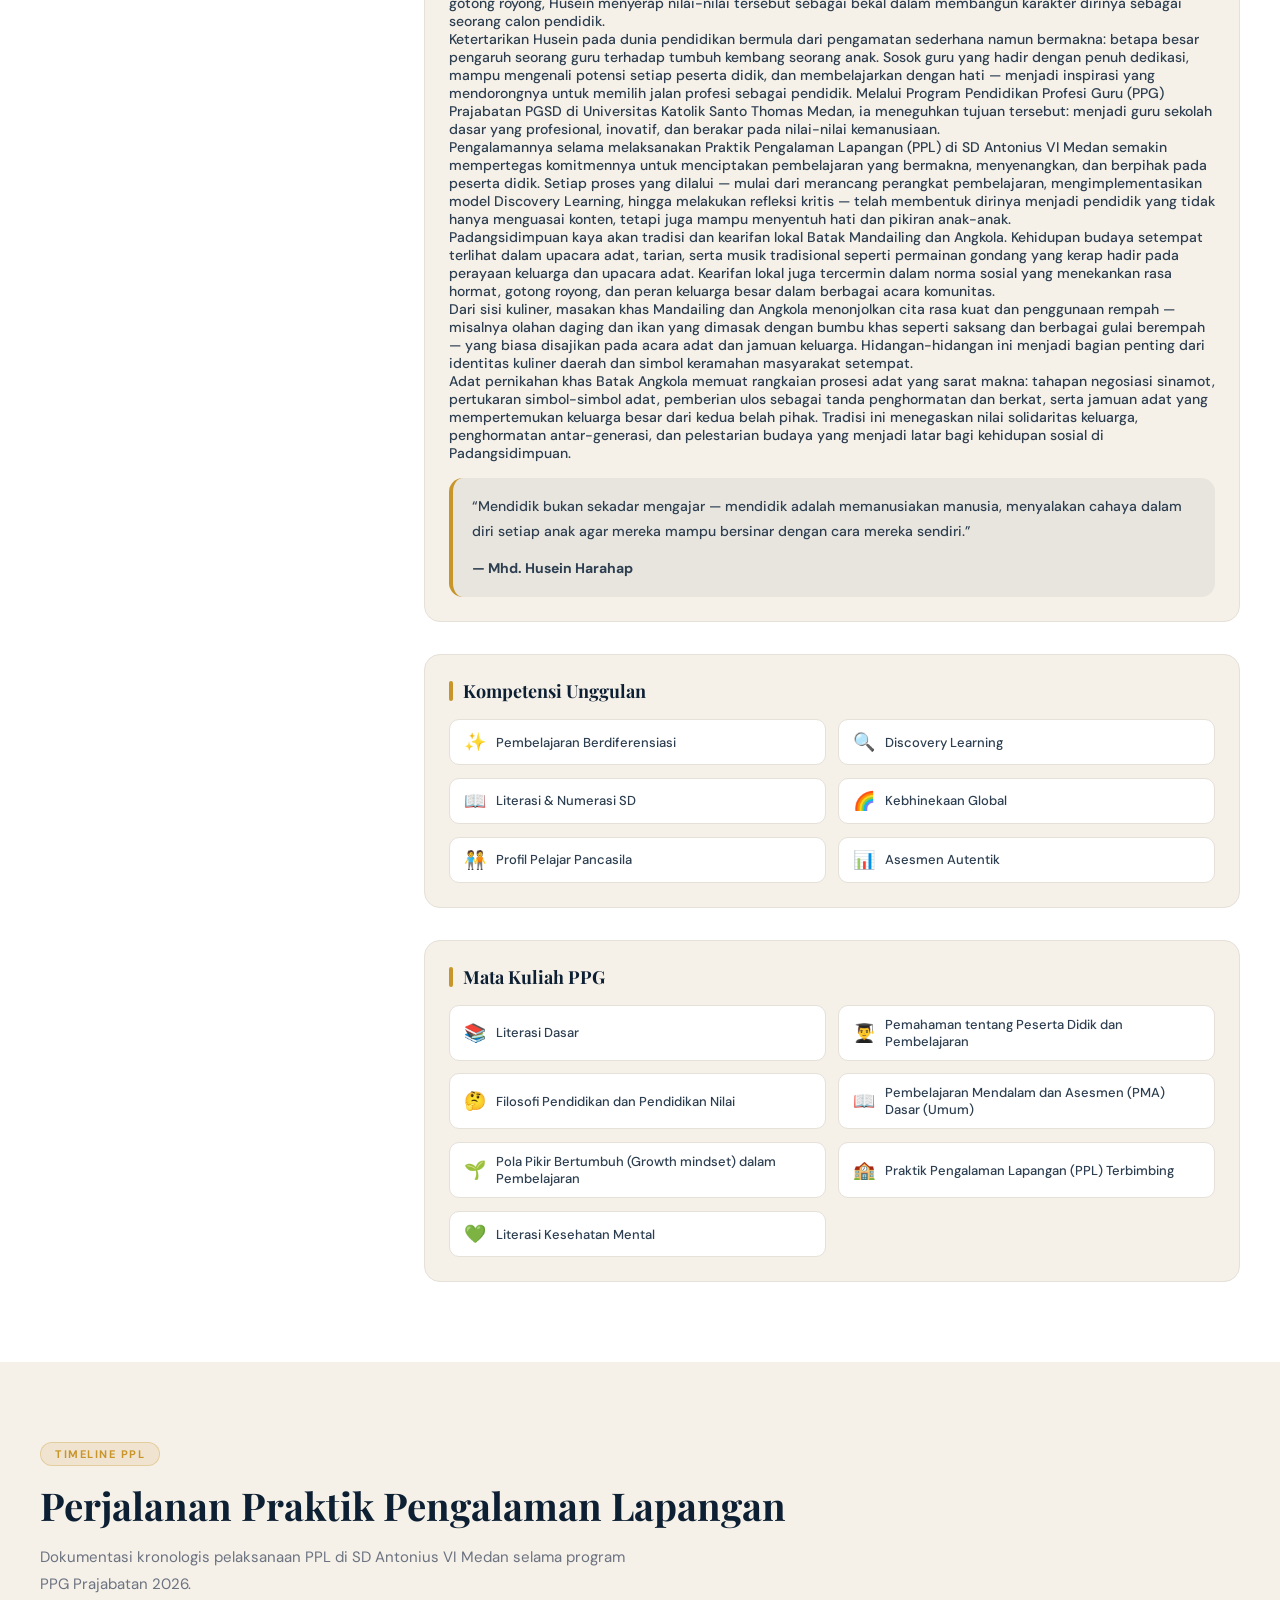
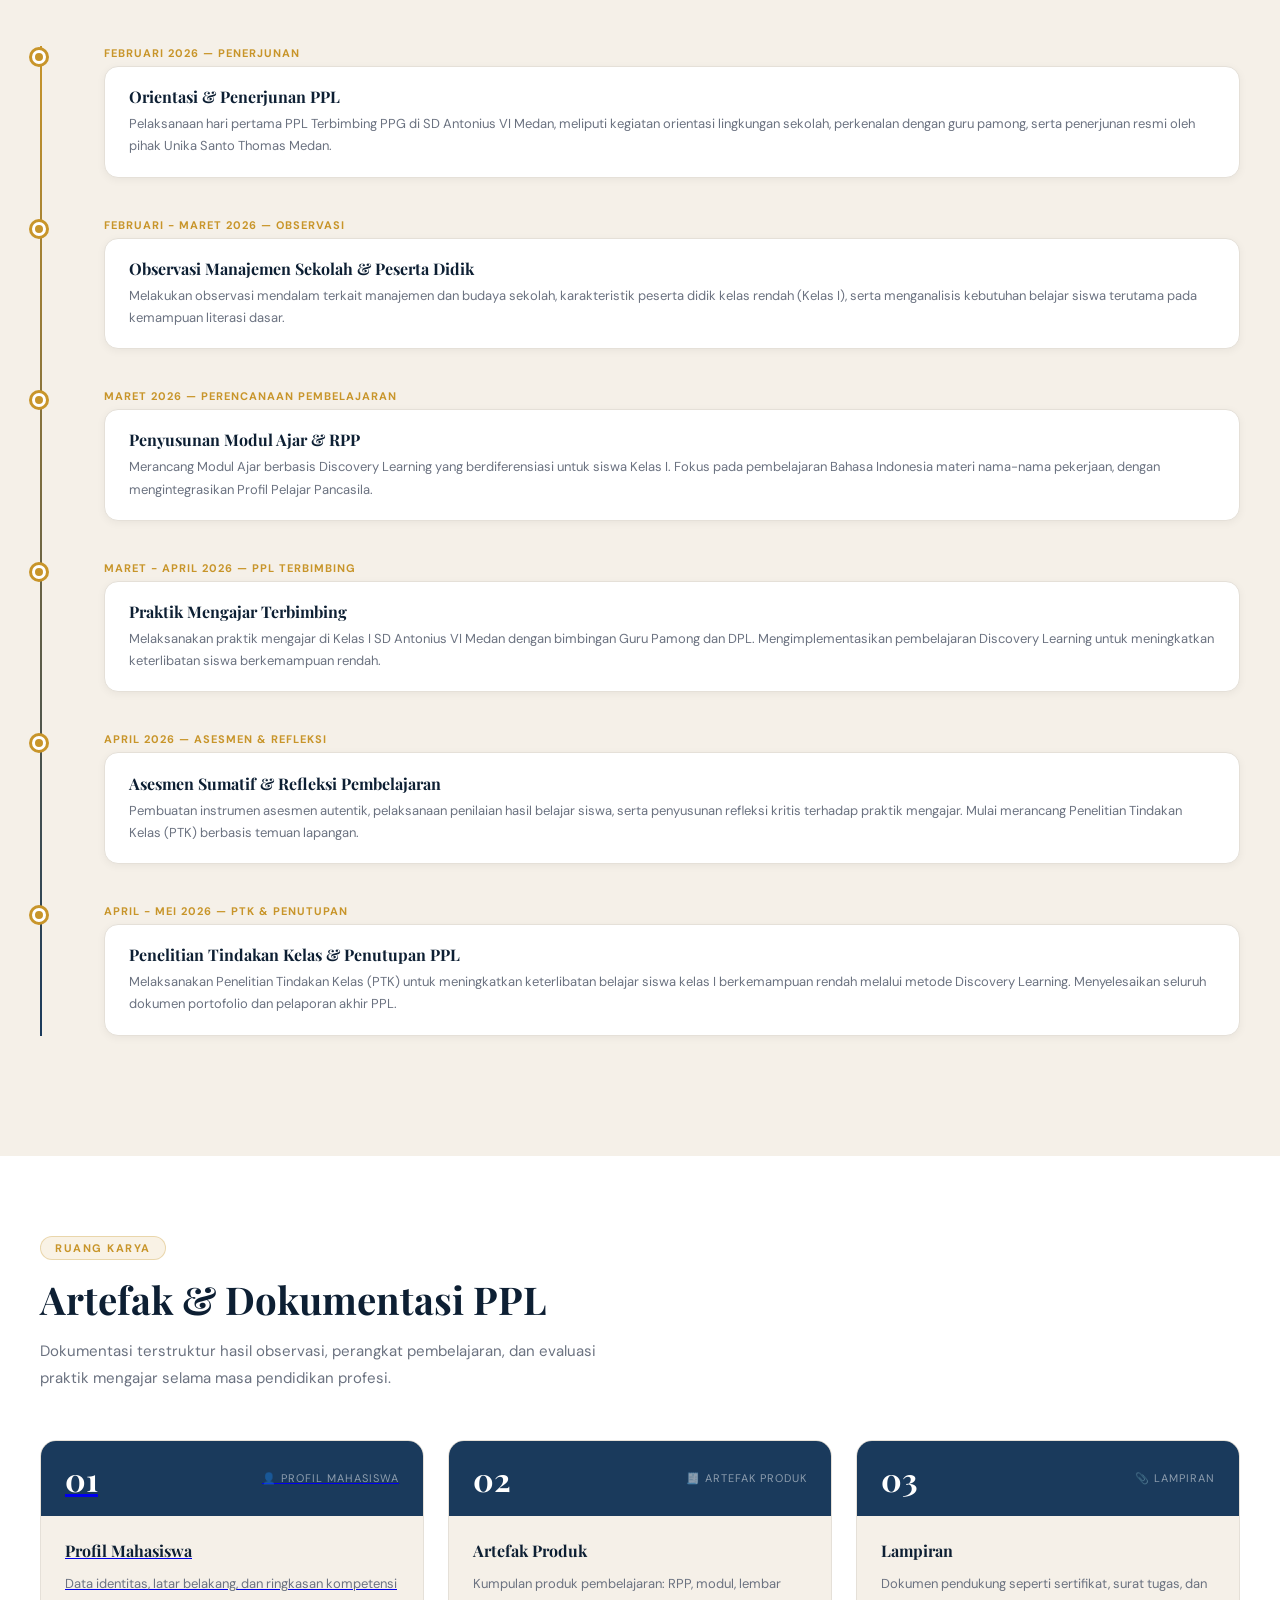
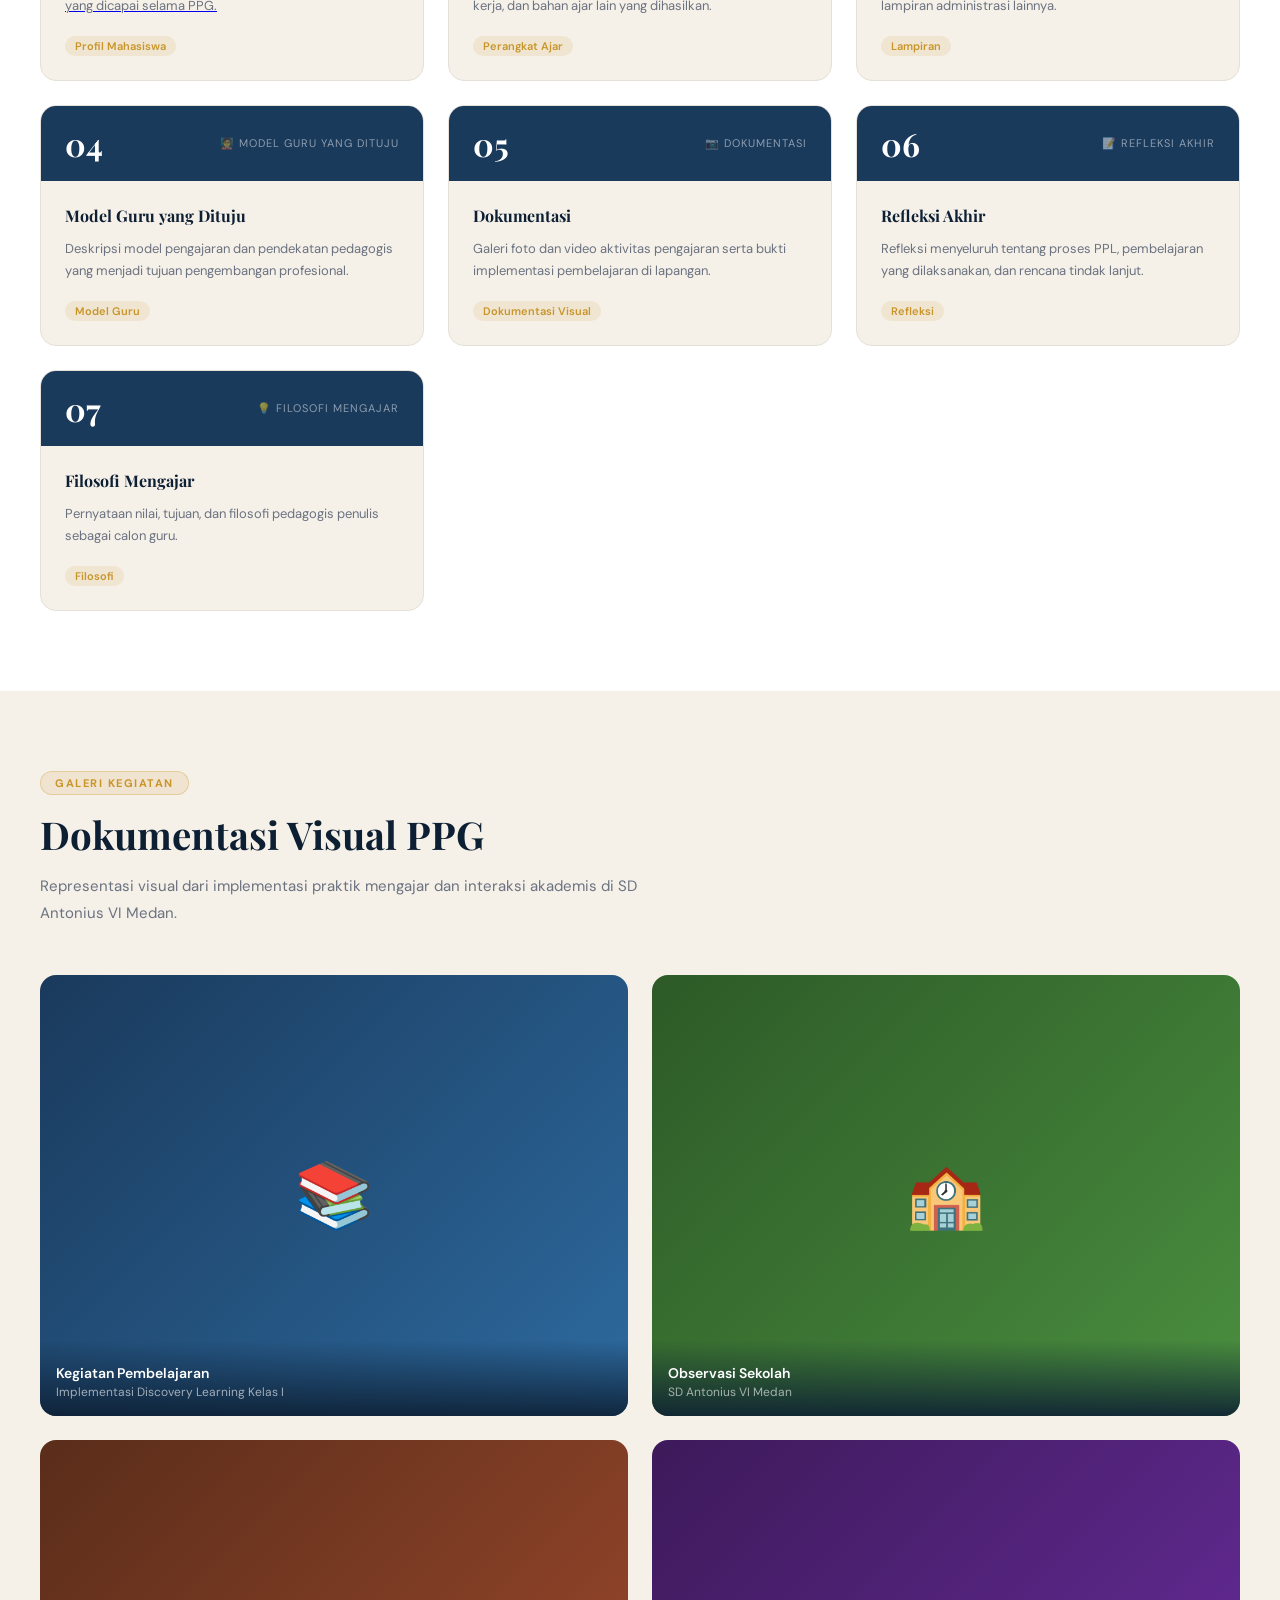
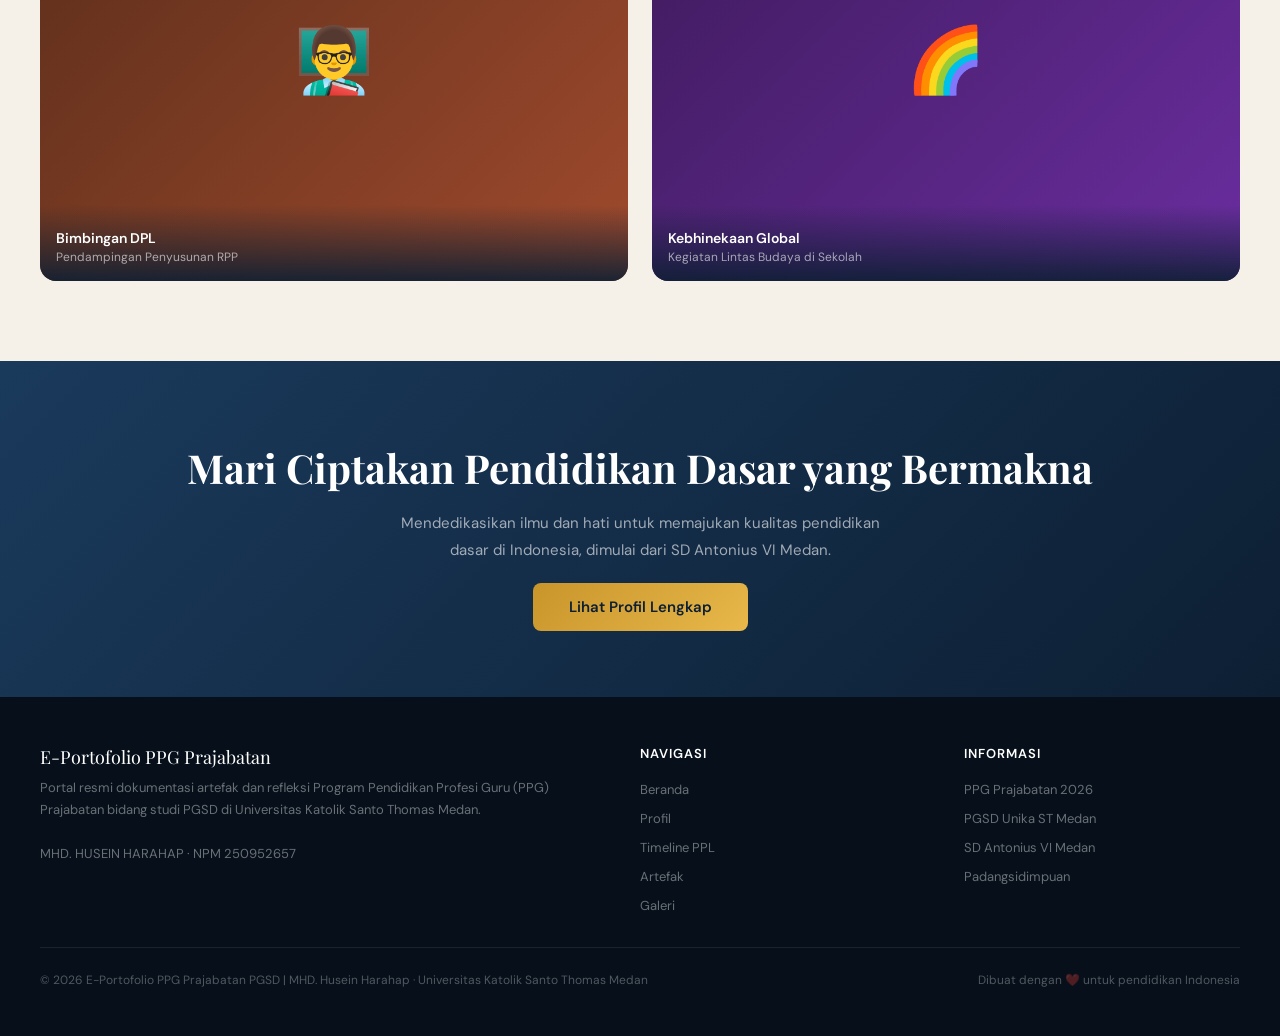
==== commit 8cd1458f: "update" ====
--- a/index.html
+++ b/index.html
@@ -79,6 +79,49 @@
   </div>
 </section>
 
+<!-- UNIVERSITAS -->
+<section class="univ-section" id="universitas">
+  <div class="section-inner">
+    <div class="section-header">
+      <span class="section-tag">LPTK Kami</span>
+      <h2 class="section-title">Universitas Katolik Santo Thomas Medan</h2>
+      <p class="section-desc">Lembaga Pendidikan Tenaga Kependidikan penyelenggara program PPG Prajabatan bidang studi PGSD.</p>
+    </div>
+    <div class="univ-grid">
+      <div class="univ-info">
+        <div class="univ-quote">"Veritas et Caritas — Kebenaran dan Kasih"</div>
+        <div class="univ-text">
+          Universitas Katolik Santo Thomas Medan merupakan salah satu perguruan tinggi swasta terkemuka di Sumatera Utara yang berkomitmen tinggi dalam mencetak tenaga pendidik profesional, berkarakter, dan berdedikasi. Sebagai penyelenggara PPG Prajabatan, Unika Santo Thomas mengintegrasikan nilai-nilai Kristiani dan keunggulan akademik dalam setiap proses pembelajaran.<br><br>
+          Program PGSD di Unika Santo Thomas dirancang untuk membekali calon guru SD dengan kompetensi pedagogik, profesional, sosial, dan kepribadian yang mumpuni, berbasis praktik lapangan nyata di sekolah mitra.
+        </div>
+        <div class="univ-stats">
+          <div class="univ-stat">
+            <div class="univ-stat-num">1984</div>
+            <div class="univ-stat-label">Tahun Berdiri</div>
+          </div>
+          <div class="univ-stat">
+            <div class="univ-stat-num">B</div>
+            <div class="univ-stat-label">Akreditasi</div>
+          </div>
+          <div class="univ-stat">
+            <div class="univ-stat-num">PGSD</div>
+            <div class="univ-stat-label">Prodi PPG</div>
+          </div>
+        </div>
+        <a href="https://www.ust.ac.id" target="_blank" class="btn-primary" style="display:inline-block;text-decoration:none;">Situs Resmi Unika Santo Thomas</a>
+      </div>
+      <div>
+        <div class="univ-map">
+          <iframe src="https://maps.google.com/maps?q=Universitas+Katolik+Santo+Thomas+Medan&t=&z=15&ie=UTF8&iwloc=&output=embed" loading="lazy"></iframe>
+        </div>
+        <div class="univ-address">
+          <p>📍 Jl. Setia Budi No.479-F, Tj. Sari, Kec. Medan Selayang, Kota Medan, Sumatera Utara</p>
+        </div>
+      </div>
+    </div>
+  </div>
+</section>
+
 <!-- MARQUEE -->
 <div class="marquee-section">
   <div class="marquee-track">
@@ -301,49 +344,6 @@
   </div>
 </section>
 
-<!-- UNIVERSITAS -->
-<section class="univ-section" id="universitas">
-  <div class="section-inner">
-    <div class="section-header">
-      <span class="section-tag">LPTK Kami</span>
-      <h2 class="section-title">Universitas Katolik Santo Thomas Medan</h2>
-      <p class="section-desc">Lembaga Pendidikan Tenaga Kependidikan penyelenggara program PPG Prajabatan bidang studi PGSD.</p>
-    </div>
-    <div class="univ-grid">
-      <div class="univ-info">
-        <div class="univ-quote">"Veritas et Caritas — Kebenaran dan Kasih"</div>
-        <div class="univ-text">
-          Universitas Katolik Santo Thomas Medan merupakan salah satu perguruan tinggi swasta terkemuka di Sumatera Utara yang berkomitmen tinggi dalam mencetak tenaga pendidik profesional, berkarakter, dan berdedikasi. Sebagai penyelenggara PPG Prajabatan, Unika Santo Thomas mengintegrasikan nilai-nilai Kristiani dan keunggulan akademik dalam setiap proses pembelajaran.<br><br>
-          Program PGSD di Unika Santo Thomas dirancang untuk membekali calon guru SD dengan kompetensi pedagogik, profesional, sosial, dan kepribadian yang mumpuni, berbasis praktik lapangan nyata di sekolah mitra.
-        </div>
-        <div class="univ-stats">
-          <div class="univ-stat">
-            <div class="univ-stat-num">1984</div>
-            <div class="univ-stat-label">Tahun Berdiri</div>
-          </div>
-          <div class="univ-stat">
-            <div class="univ-stat-num">B</div>
-            <div class="univ-stat-label">Akreditasi</div>
-          </div>
-          <div class="univ-stat">
-            <div class="univ-stat-num">PGSD</div>
-            <div class="univ-stat-label">Prodi PPG</div>
-          </div>
-        </div>
-        <a href="https://www.ust.ac.id" target="_blank" class="btn-primary" style="display:inline-block;text-decoration:none;">Situs Resmi Unika Santo Thomas</a>
-      </div>
-      <div>
-        <div class="univ-map">
-          <iframe src="https://maps.google.com/maps?q=Universitas+Katolik+Santo+Thomas+Medan&t=&z=15&ie=UTF8&iwloc=&output=embed" loading="lazy"></iframe>
-        </div>
-        <div class="univ-address">
-          <p>📍 Jl. Setia Budi No.479-F, Tj. Sari, Kec. Medan Selayang, Kota Medan, Sumatera Utara</p>
-        </div>
-      </div>
-    </div>
-  </div>
-</section>
-
 <!-- ARTEFAK -->
 <section class="artefak-section" id="artefak">
   <div class="section-inner">
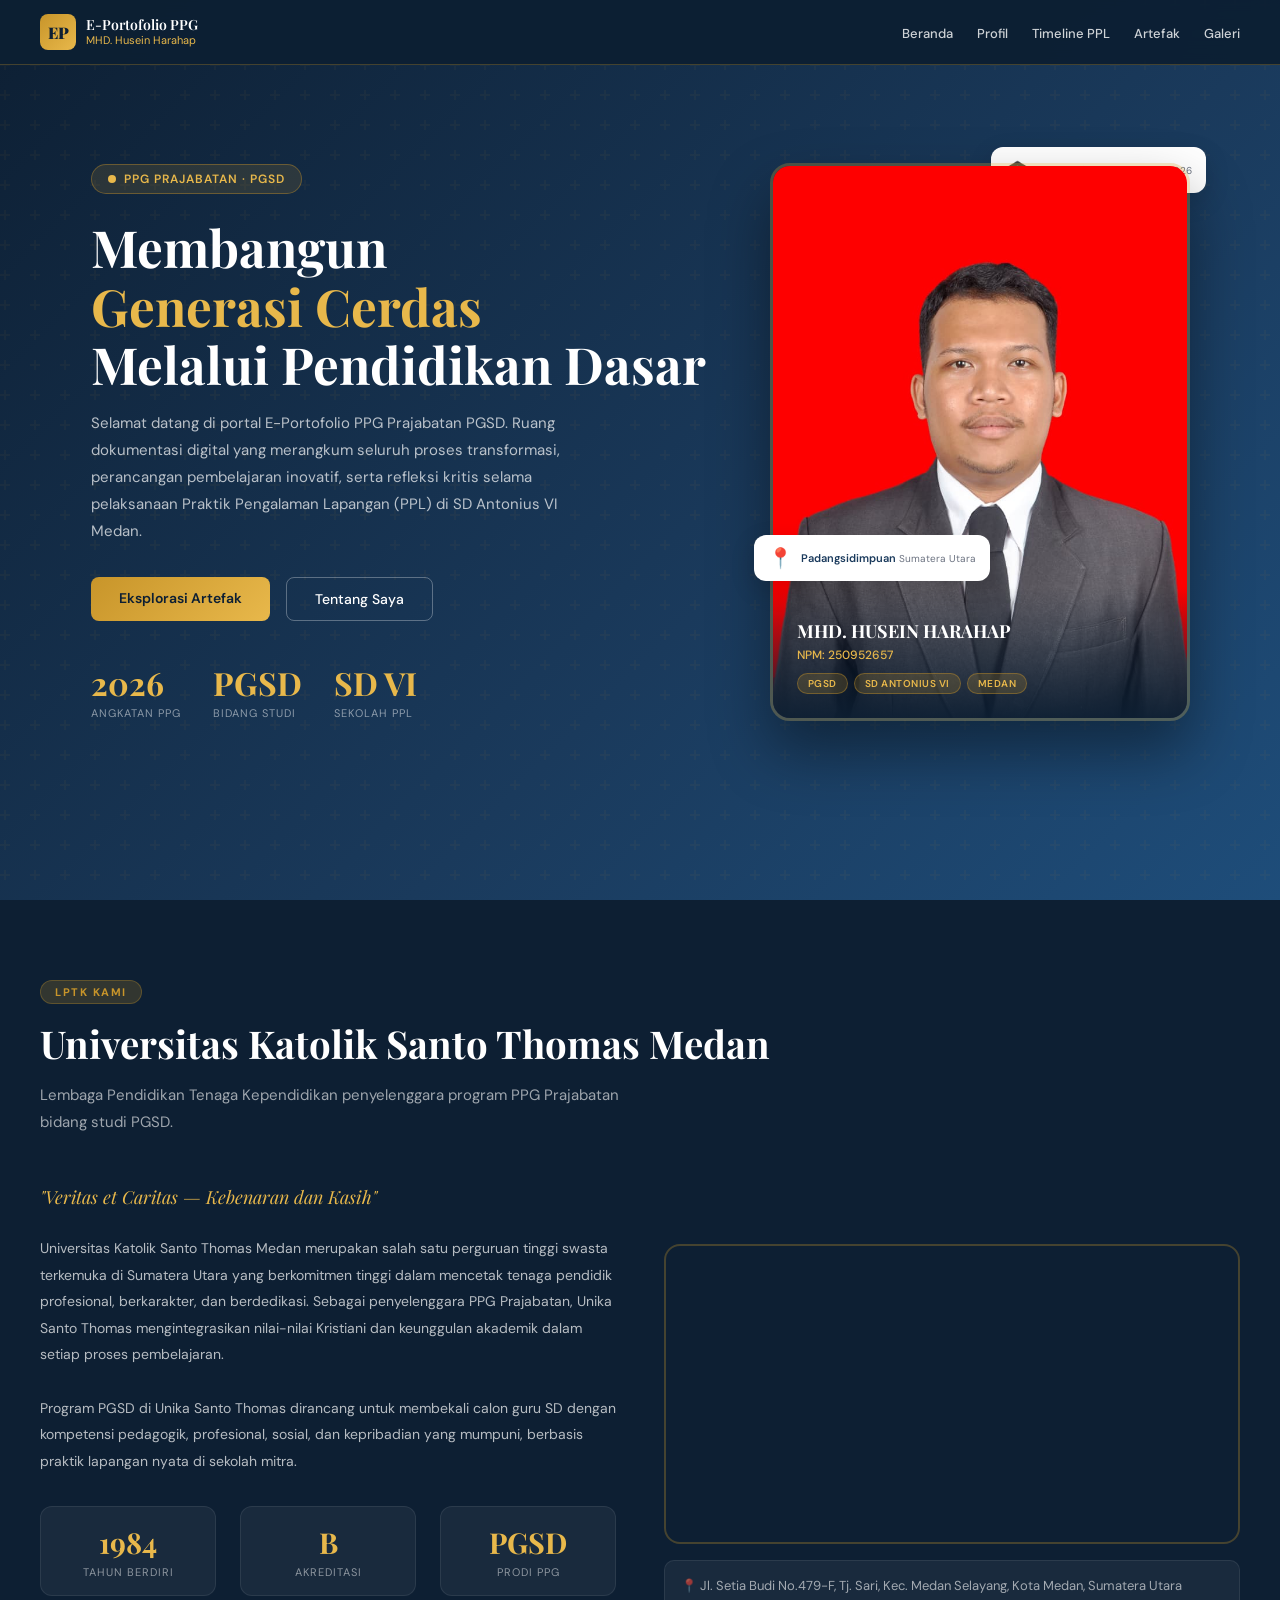
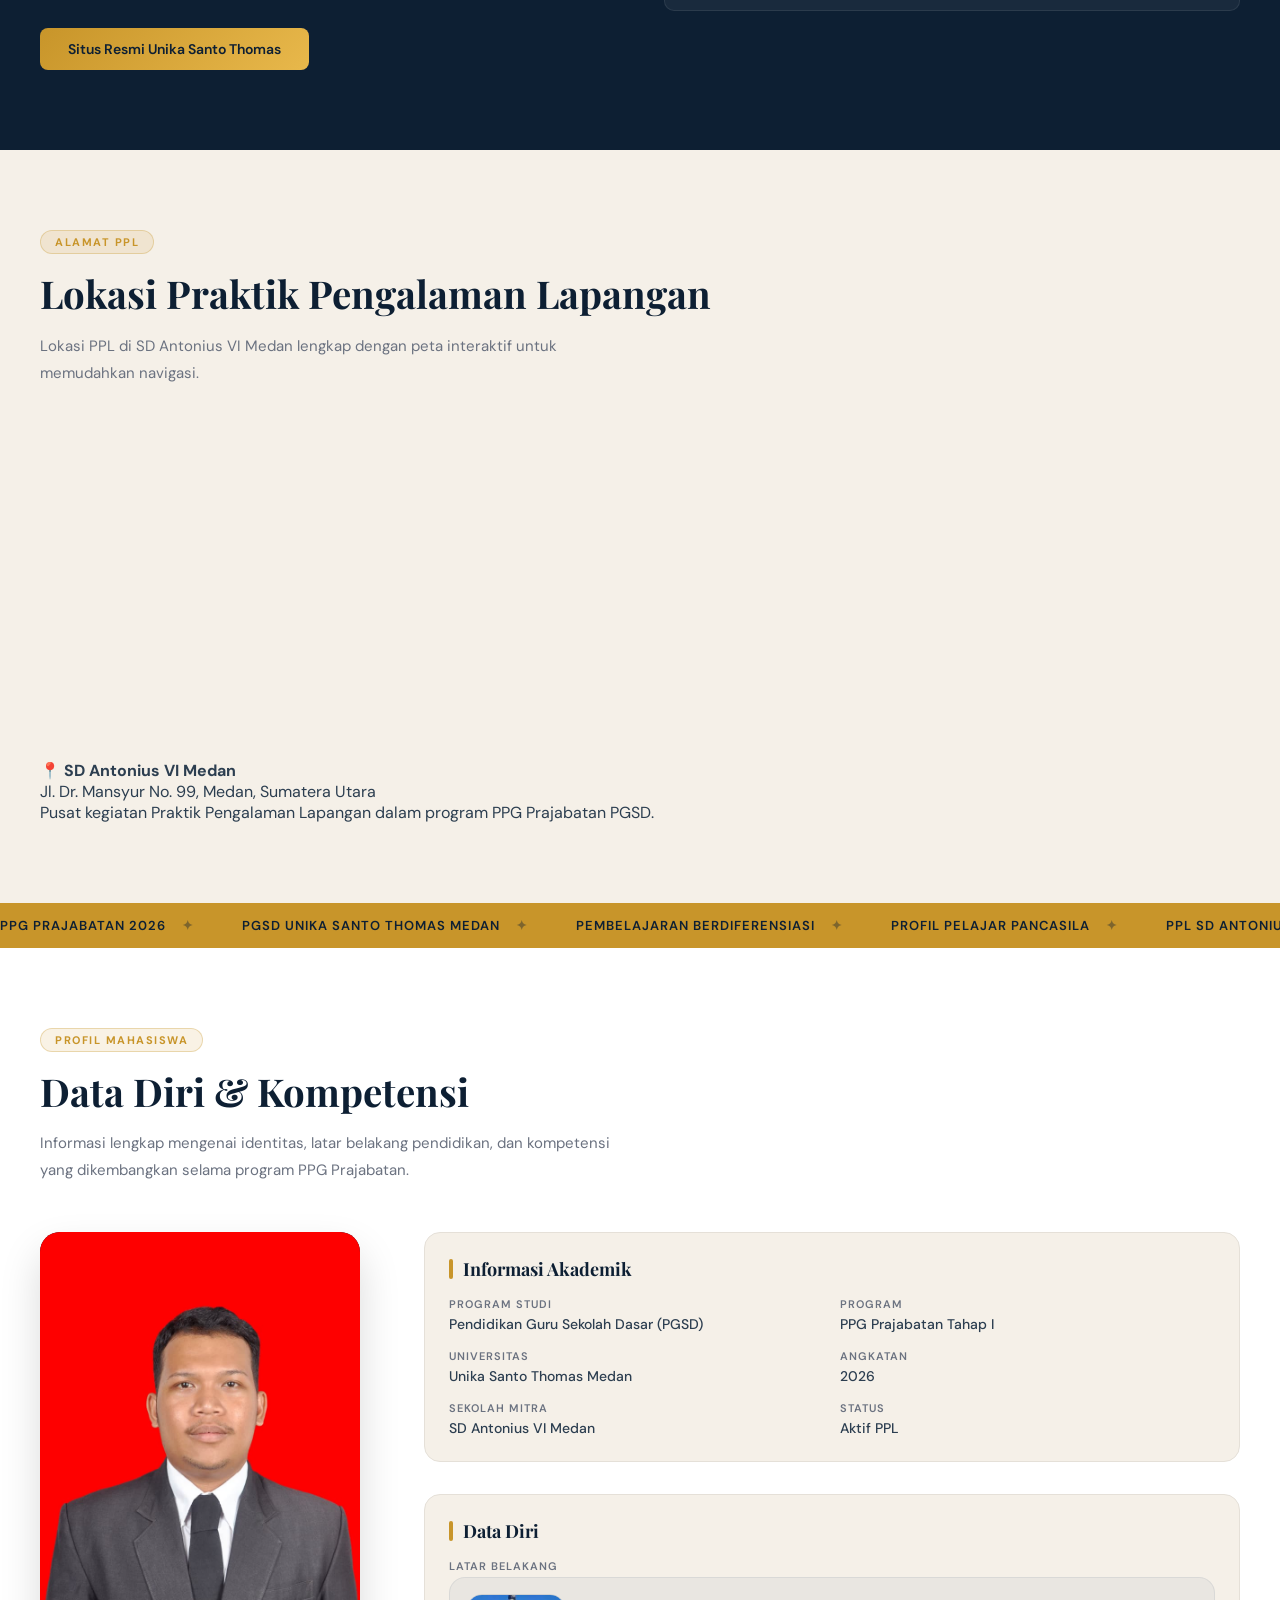
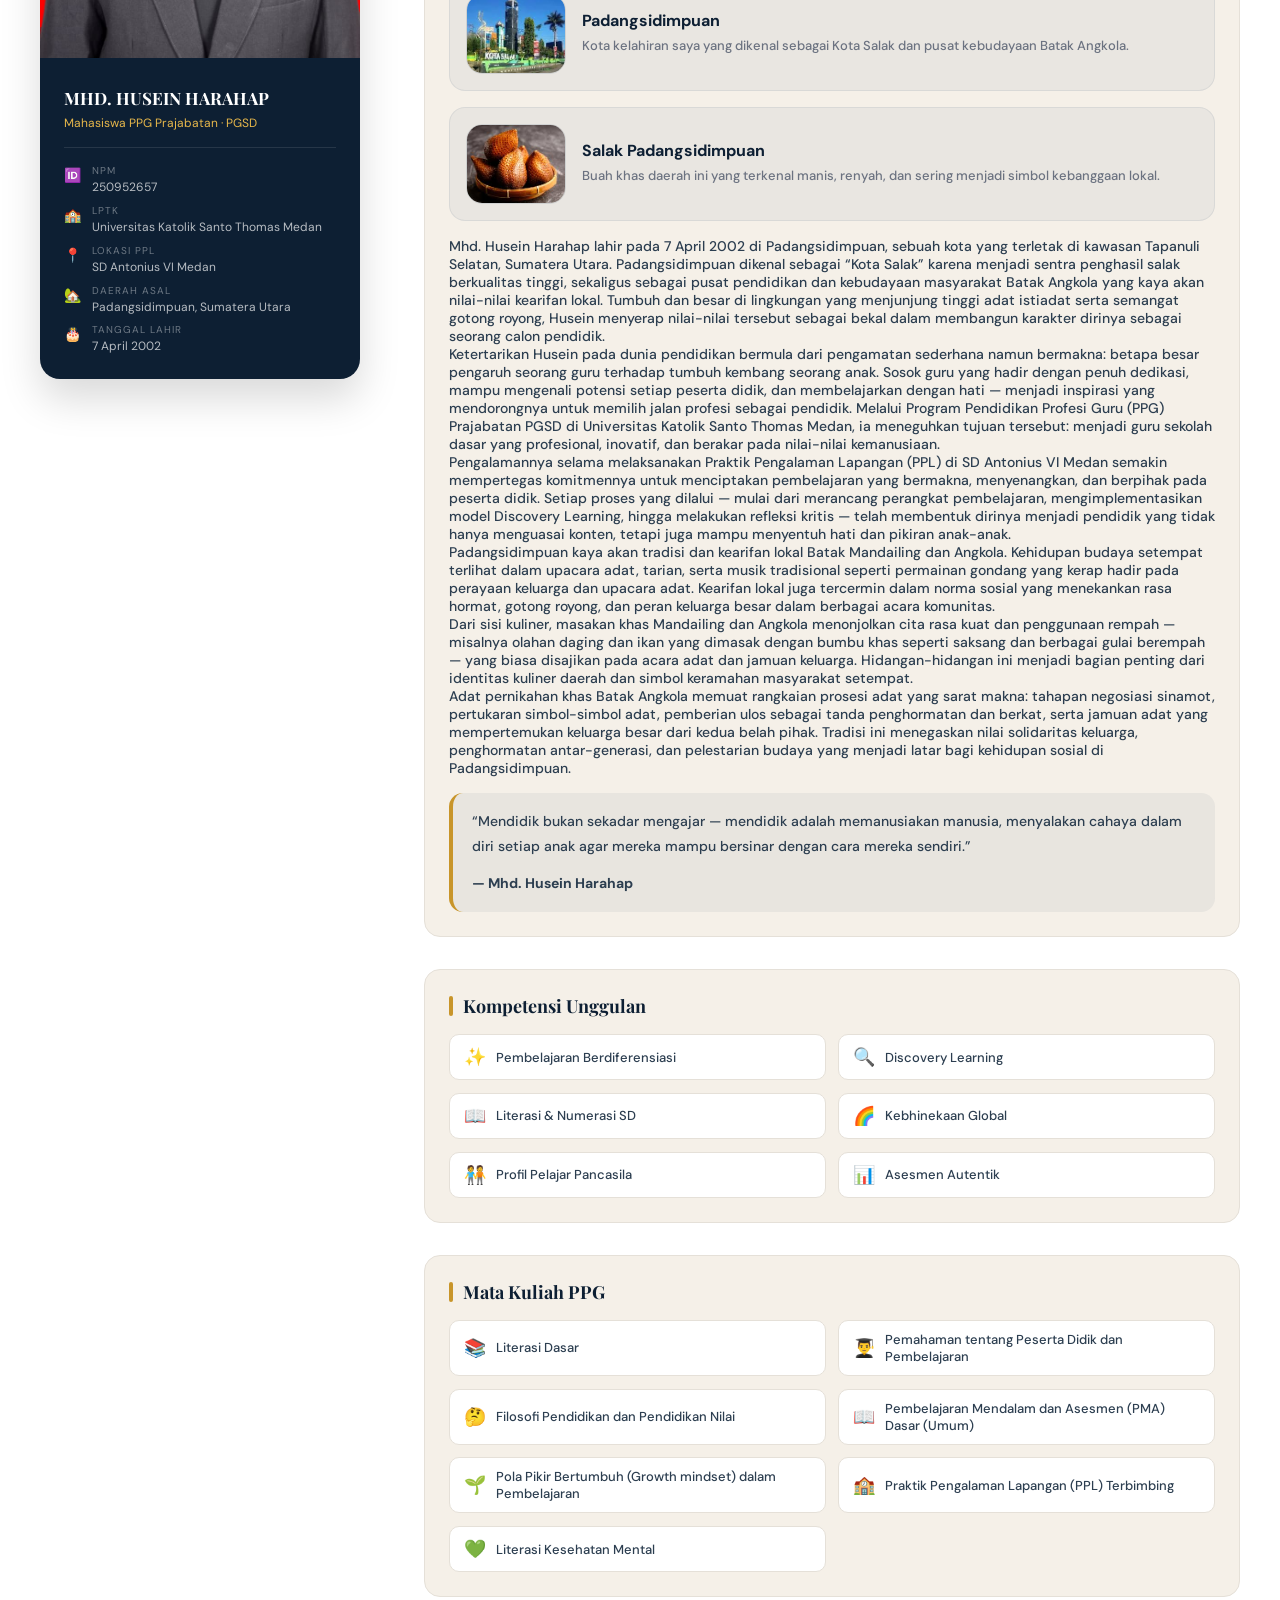
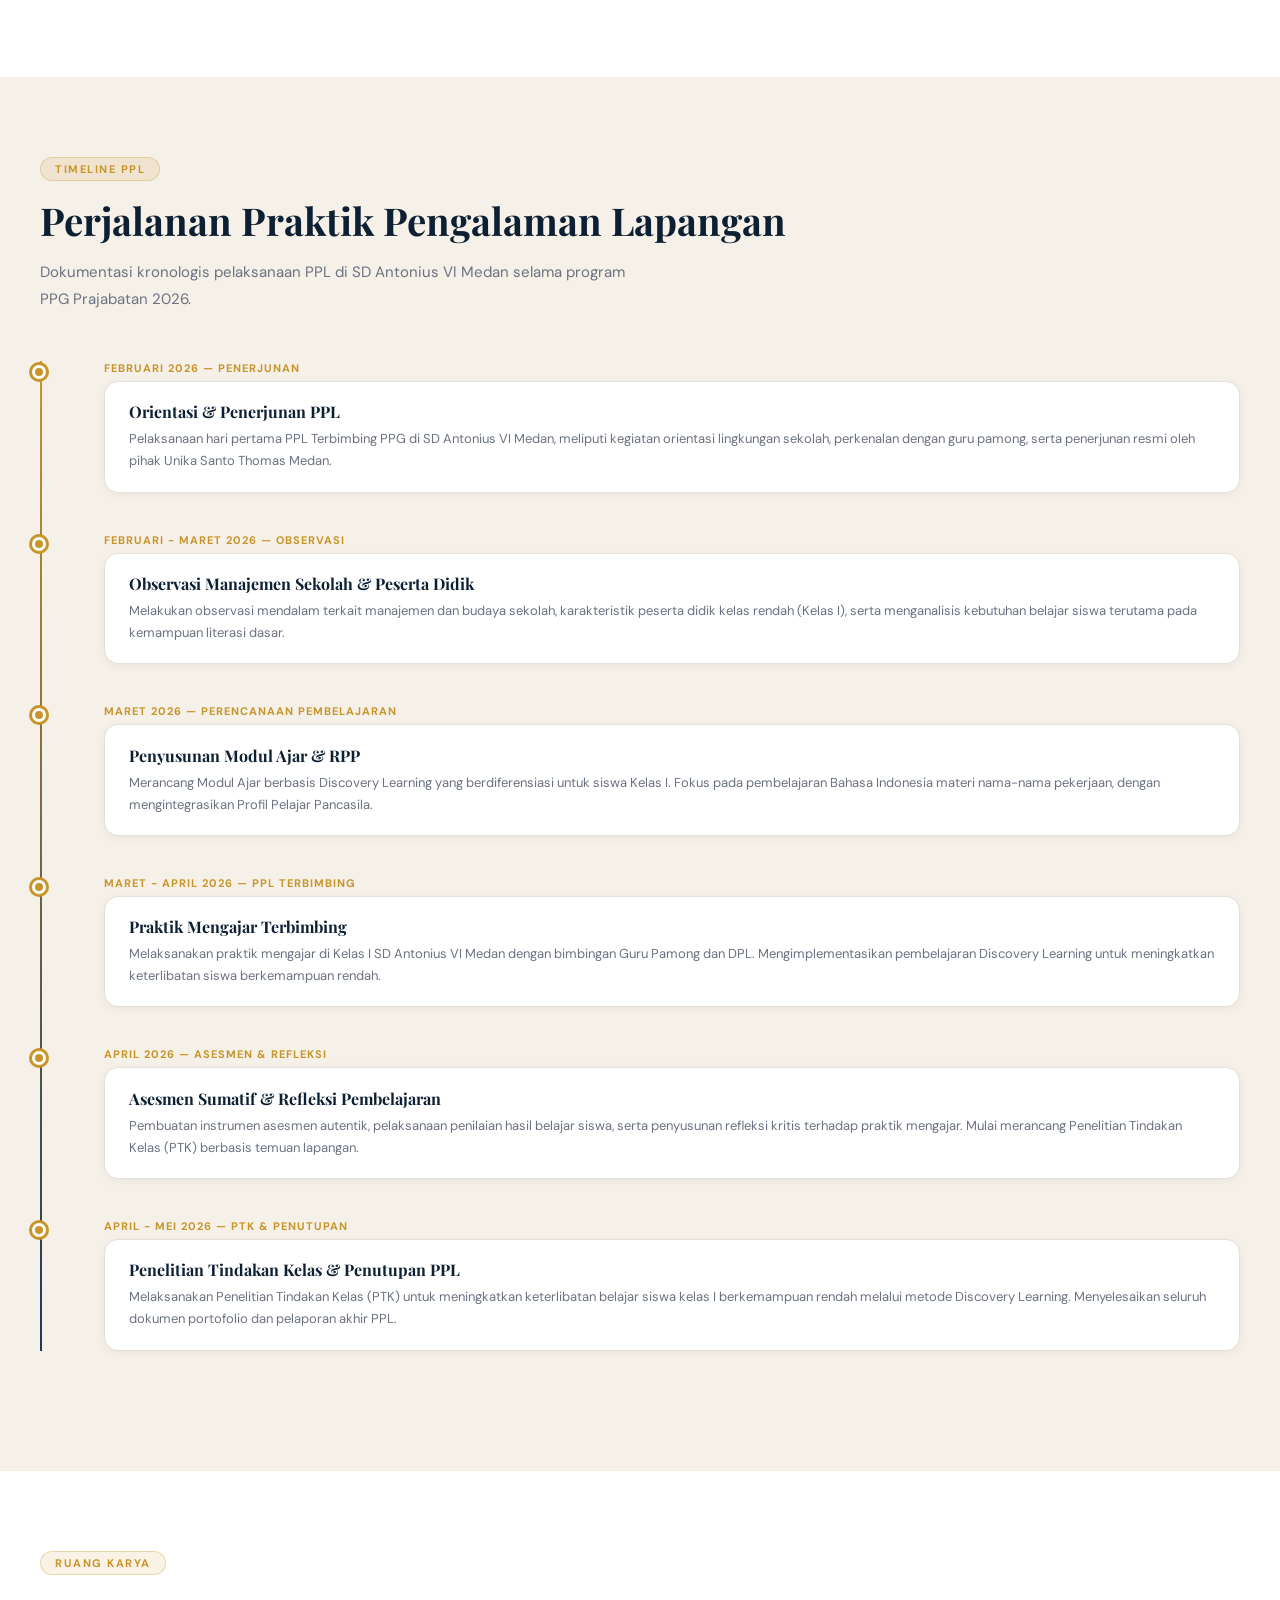
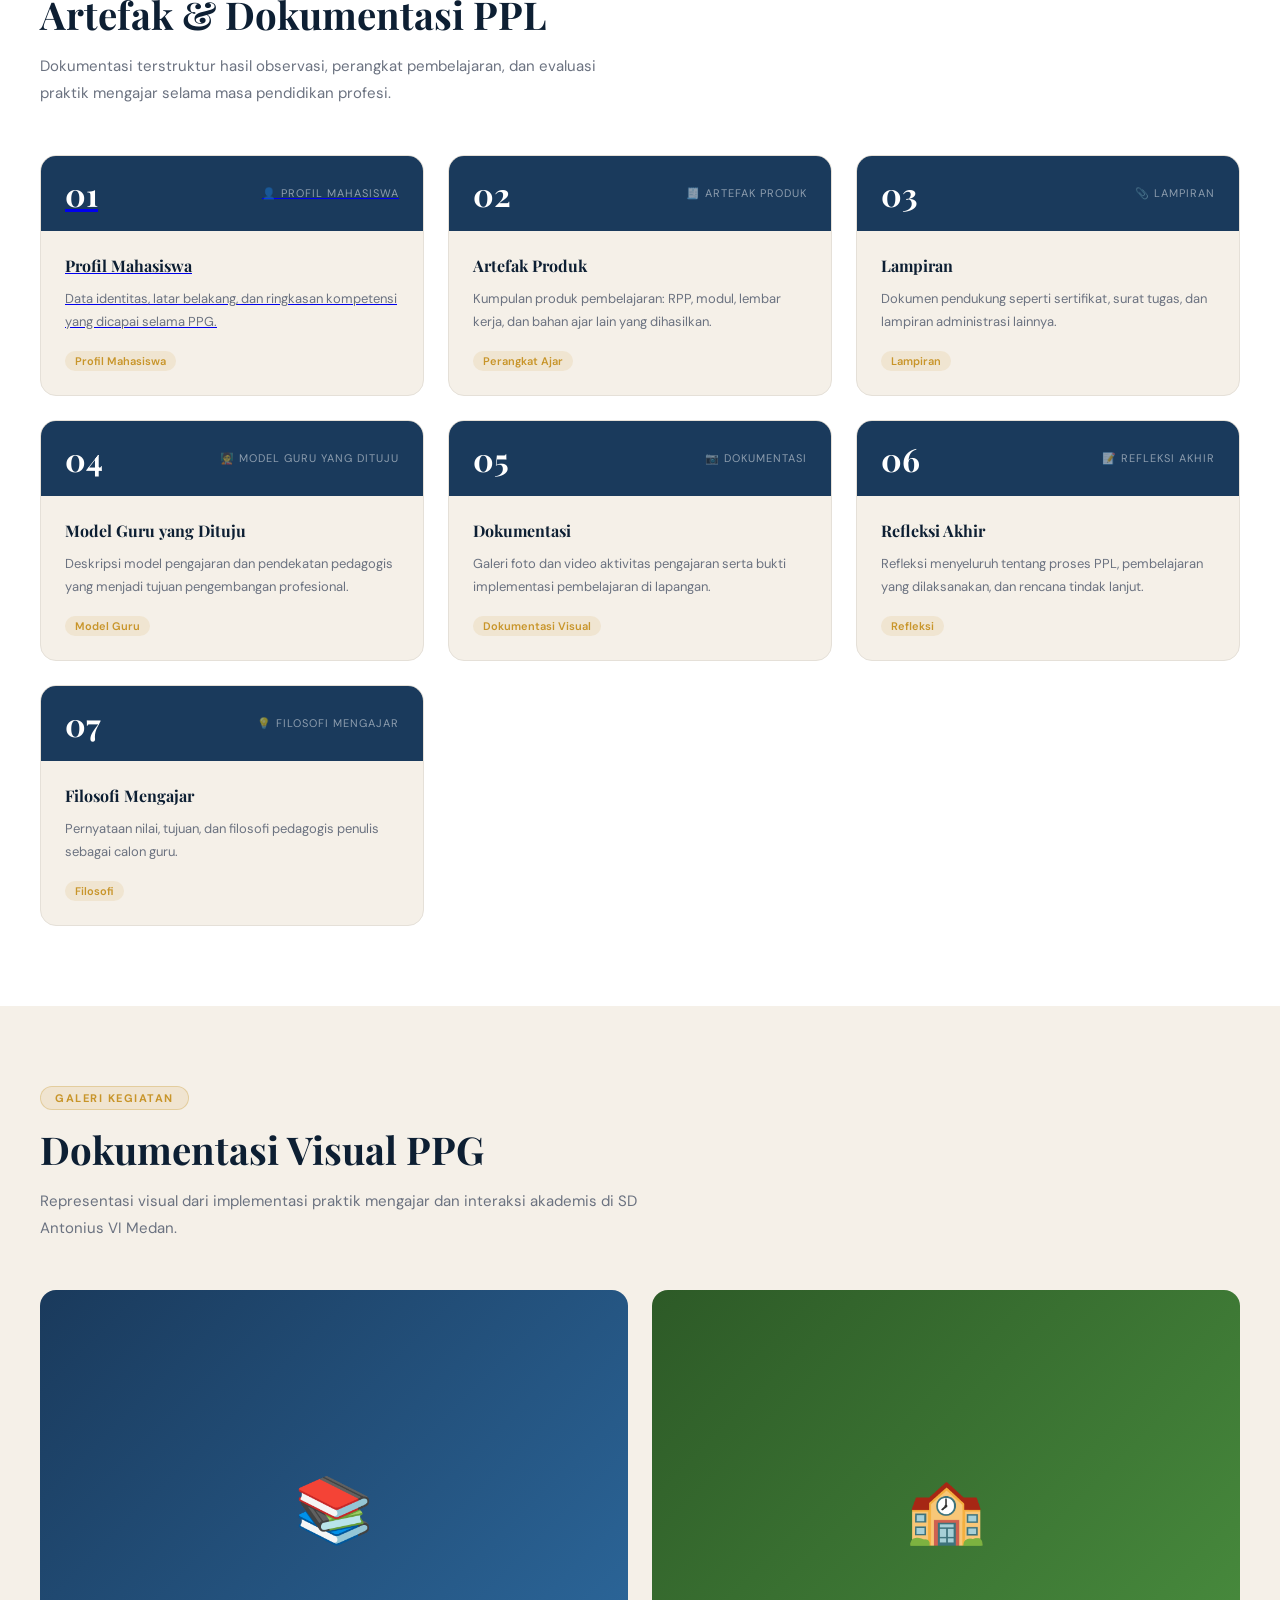
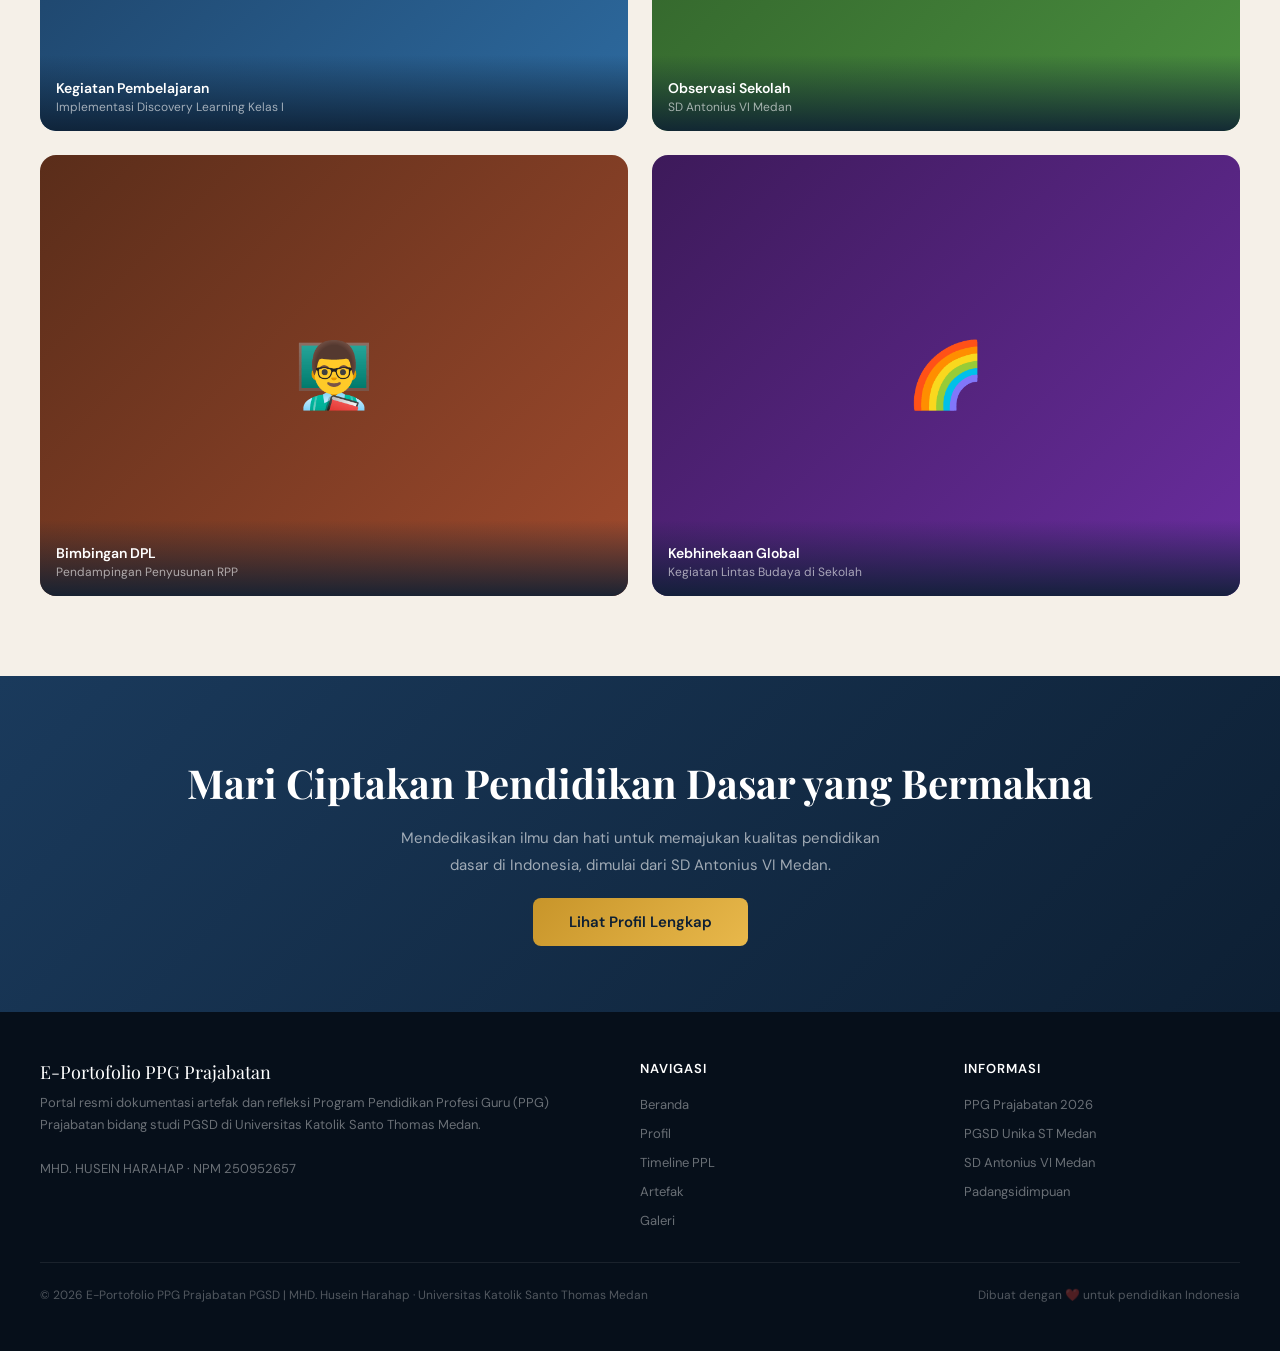
==== commit f4fcd4e6: "update" ====
--- a/index.html
+++ b/index.html
@@ -122,6 +122,27 @@
   </div>
 </section>
 
+<!-- ALAMAT PPL -->
+<section class="alamat-section" id="alamat-ppl">
+  <div class="section-inner">
+    <div class="section-header">
+      <span class="section-tag">Alamat PPL</span>
+      <h2 class="section-title">Lokasi Praktik Pengalaman Lapangan</h2>
+      <p class="section-desc">Lokasi PPL di SD Antonius VI Medan lengkap dengan peta interaktif untuk memudahkan navigasi.</p>
+    </div>
+    <div class="alamat-content">
+      <div class="alamat-map">
+        <iframe src="https://www.google.com/maps/embed?pb=!1m18!1m12!1m3!1d3982.0893757984627!2d98.71992399999999!3d3.5669030000000004!2m3!1f0!2f0!3f0!3m2!1i1024!2i768!4f13.1!3m3!1m2!1s0x303130e9330fdd1f%3A0xb8bdb1ba2dc30105!2sSDS.%20St.%20Antonius%20-VI!5e0!3m2!1sid!2sid!4v1781349498247!5m2!1sid!2sid" width="600" height="450" style="border:0; width:100%; height:320px;" allowfullscreen="" loading="lazy" referrerpolicy="no-referrer-when-downgrade"></iframe>
+      </div>
+      <div class="alamat-details">
+        <p>📍 <strong>SD Antonius VI Medan</strong></p>
+        <p>Jl. Dr. Mansyur No. 99, Medan, Sumatera Utara</p>
+        <p>Pusat kegiatan Praktik Pengalaman Lapangan dalam program PPG Prajabatan PGSD.</p>
+      </div>
+    </div>
+  </div>
+</section>
+
 <!-- MARQUEE -->
 <div class="marquee-section">
   <div class="marquee-track">
@@ -206,12 +227,6 @@
             <div class="detail-item">
               <label>Sekolah Mitra</label>
               <p>SD Antonius VI Medan</p>
-            </div>
-            <div class="detail-item detail-item--full">
-              <label>Alamat PPL</label>
-              <div class="profile-address">
-                <iframe src="https://www.google.com/maps/embed?pb=!1m18!1m12!1m3!1d3982.0893757984627!2d98.71992399999999!3d3.5669030000000004!2m3!1f0!2f0!3f0!3m2!1i1024!2i768!4f13.1!3m3!1m2!1s0x303130e9330fdd1f%3A0xb8bdb1ba2dc30105!2sSDS.%20St.%20Antonius%20-VI!5e0!3m2!1sid!2sid!4v1781349498247!5m2!1sid!2sid" width="600" height="450" style="border:0; width:100%; height:300px;" allowfullscreen="" loading="lazy" referrerpolicy="no-referrer-when-downgrade"></iframe>
-              </div>
             </div>
             <div class="detail-item">
               <label>Status</label>
